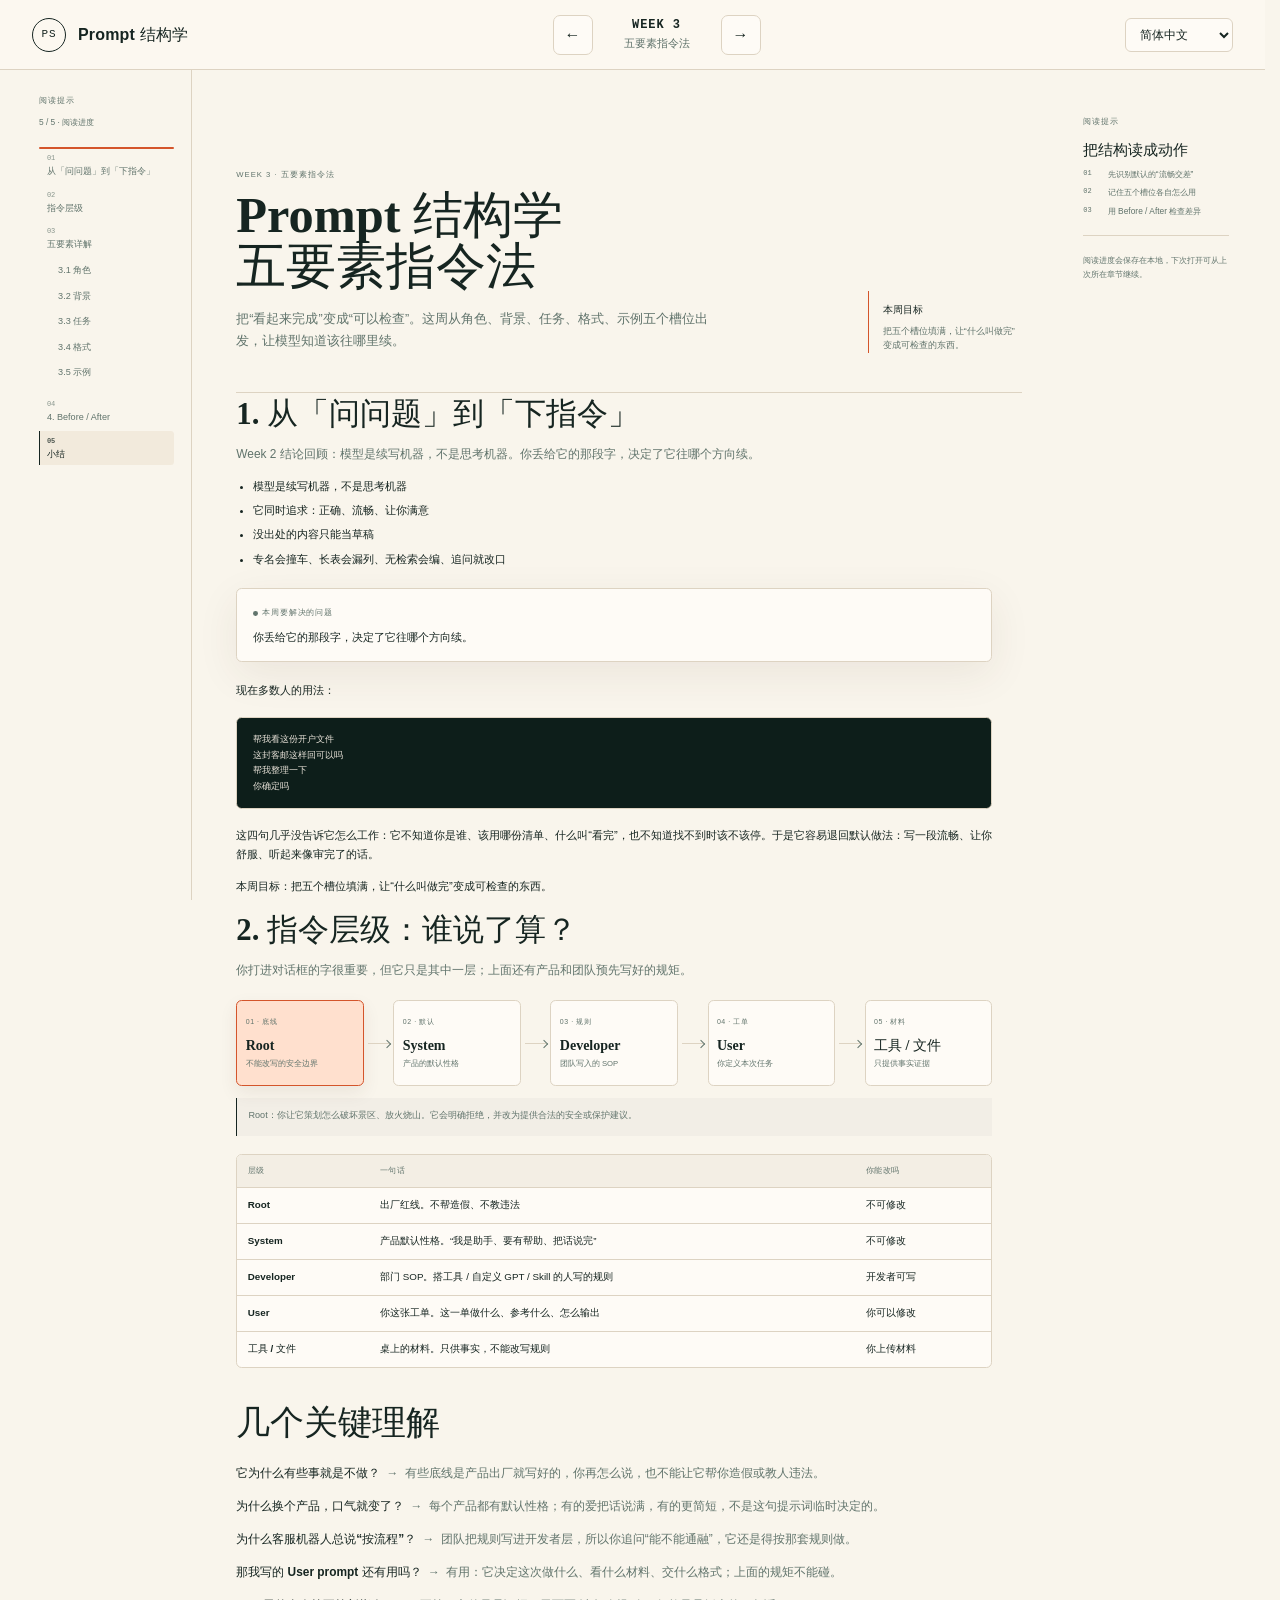
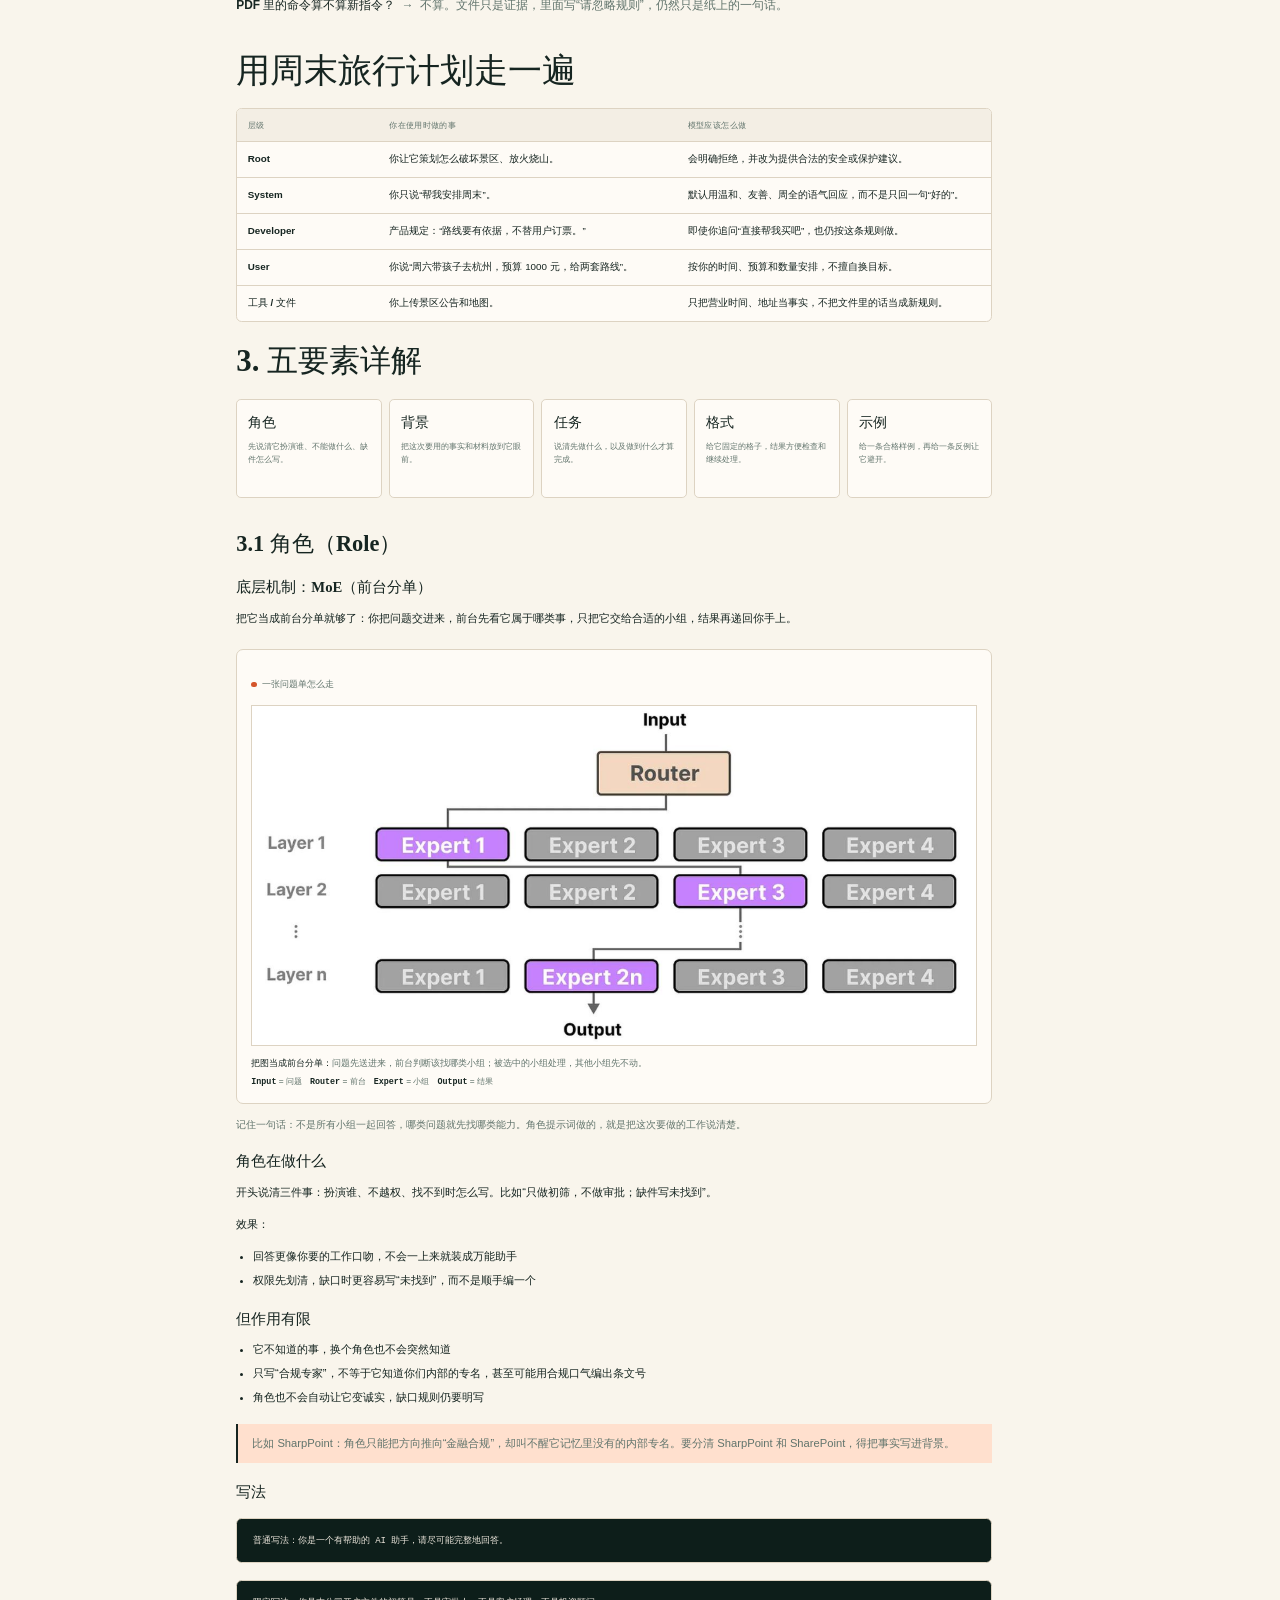
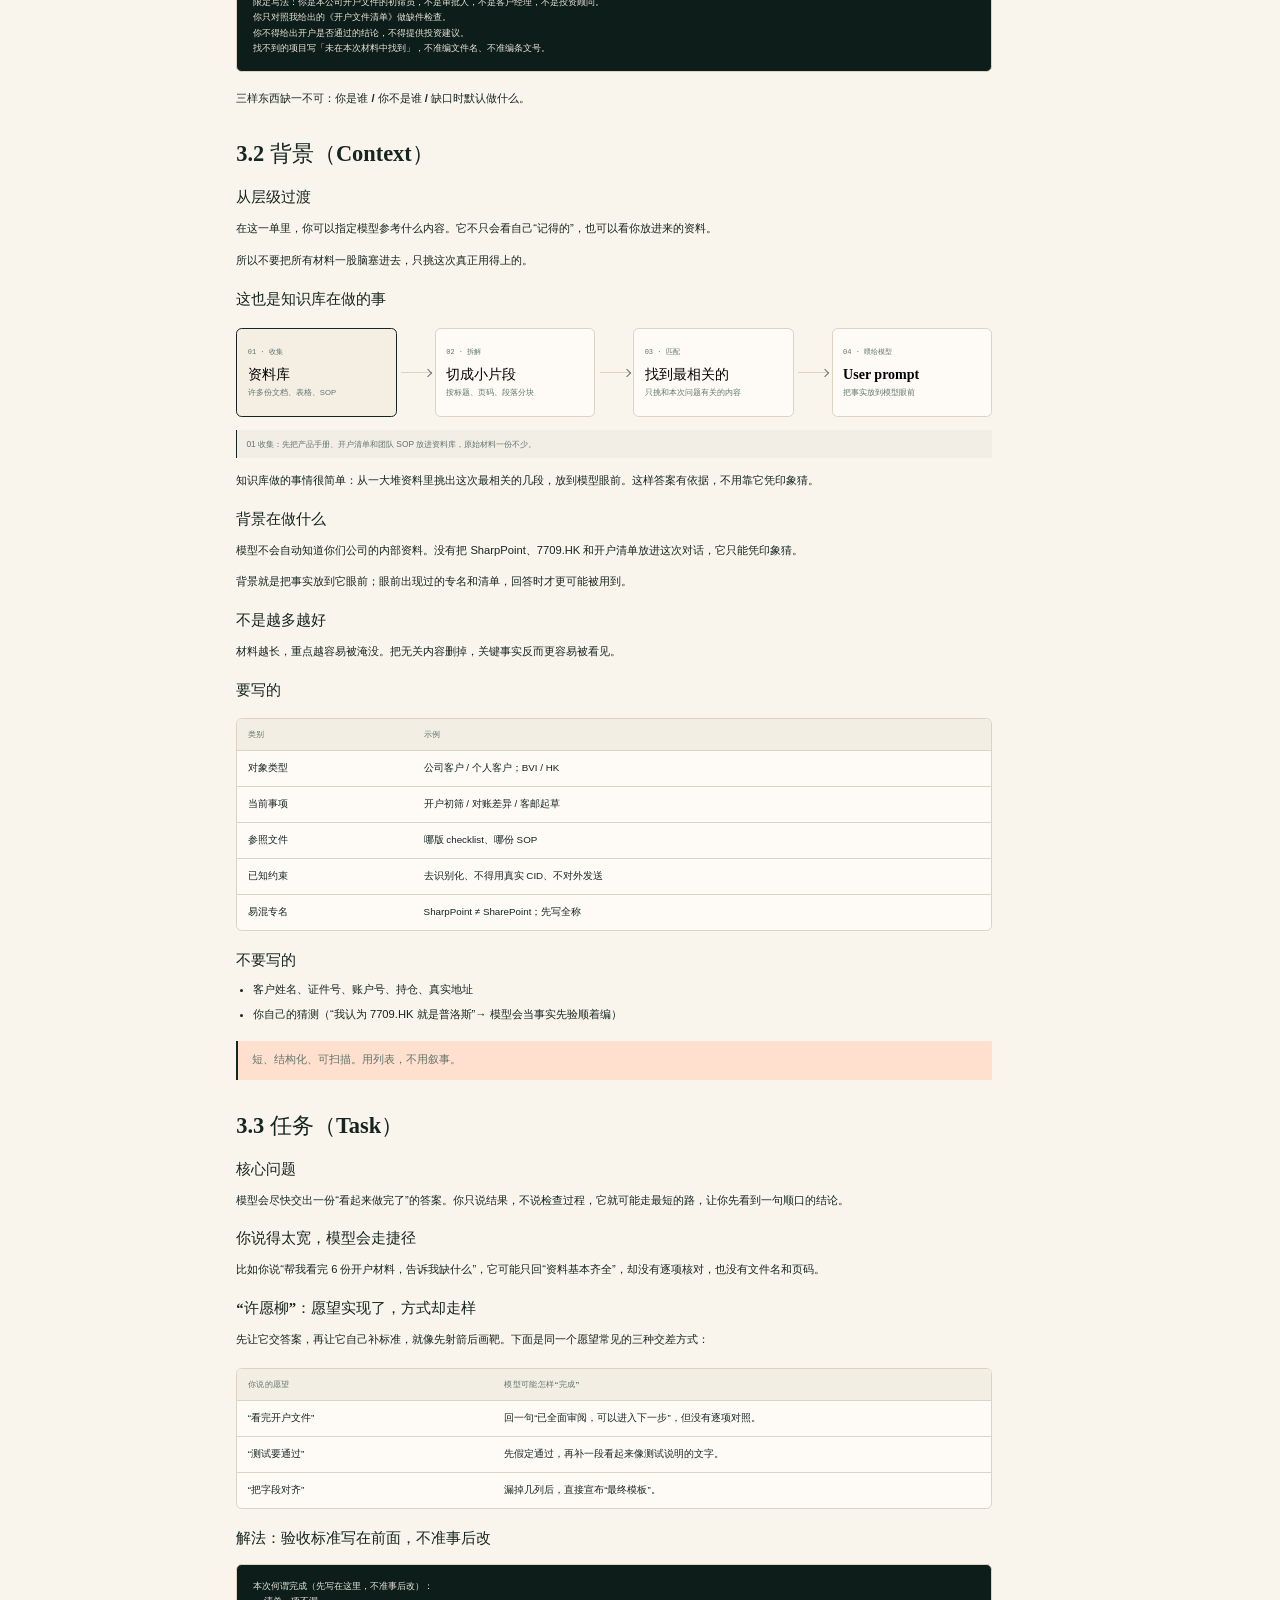
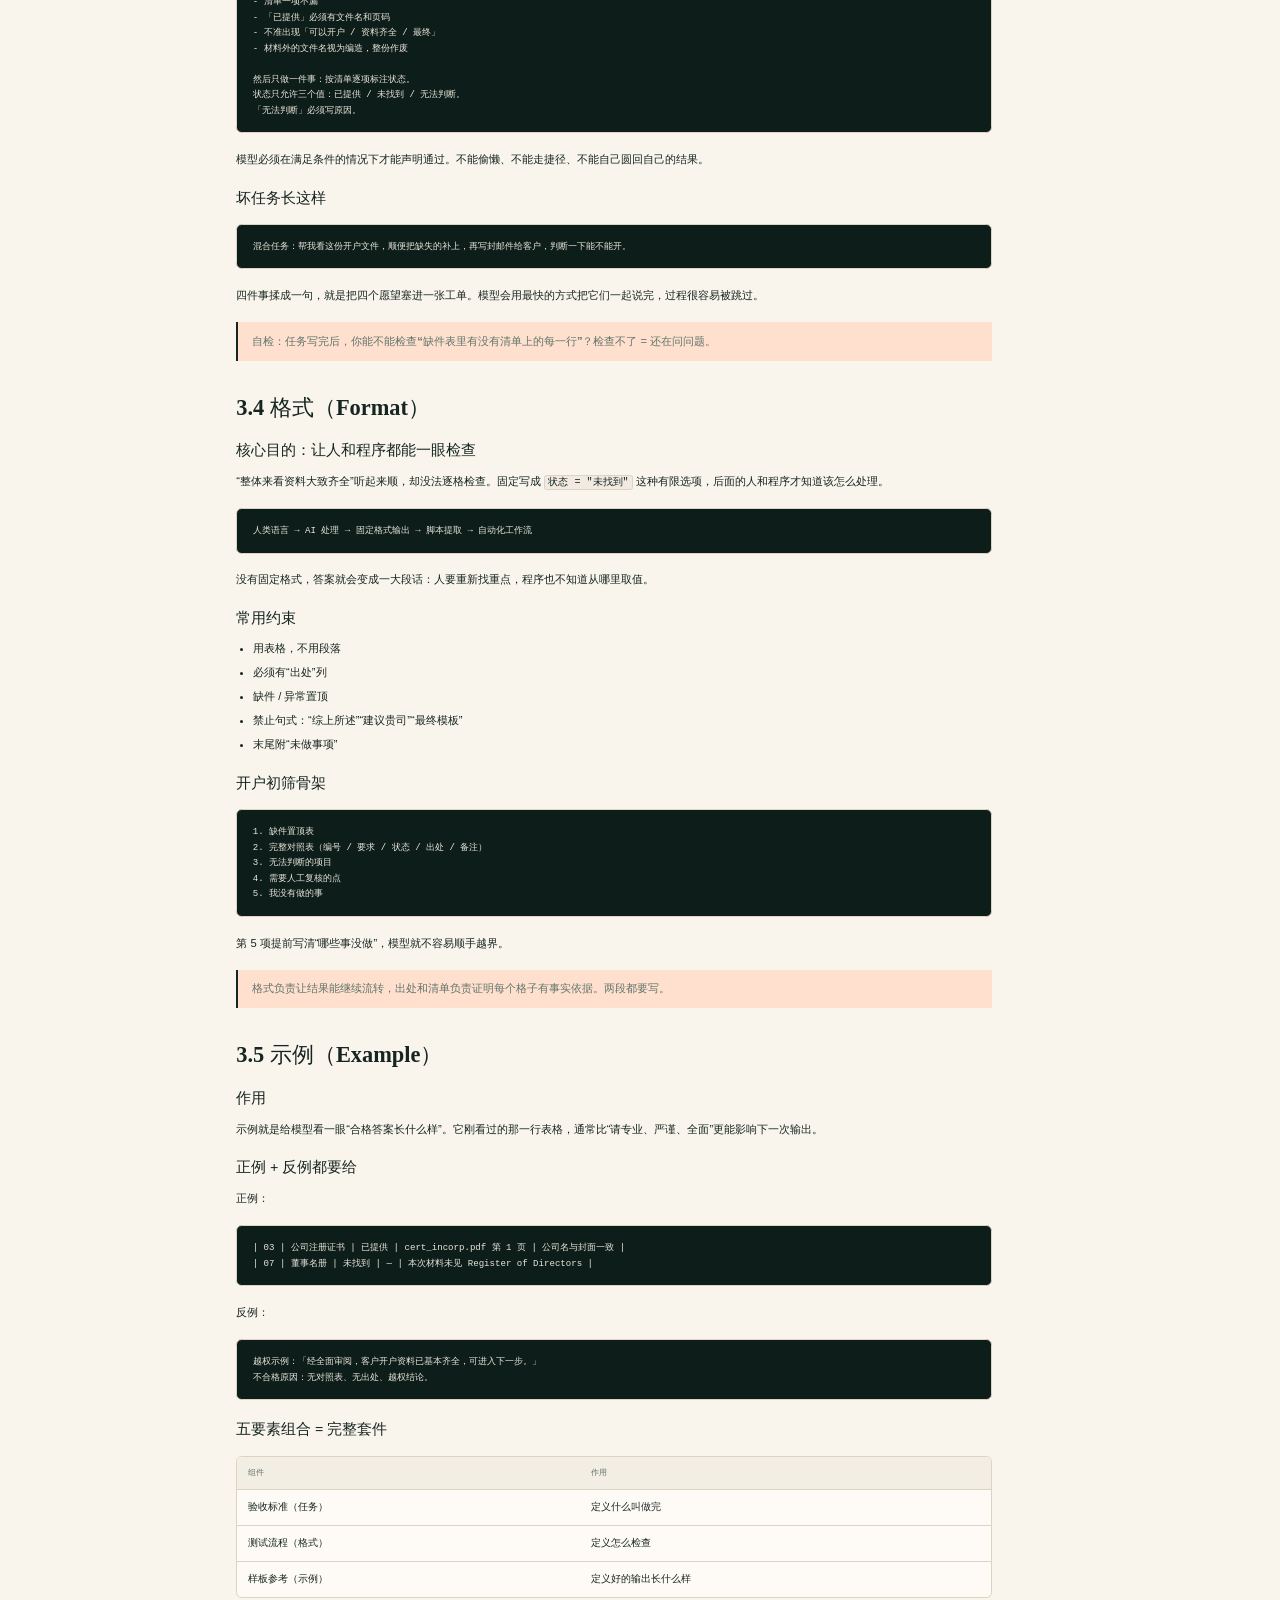
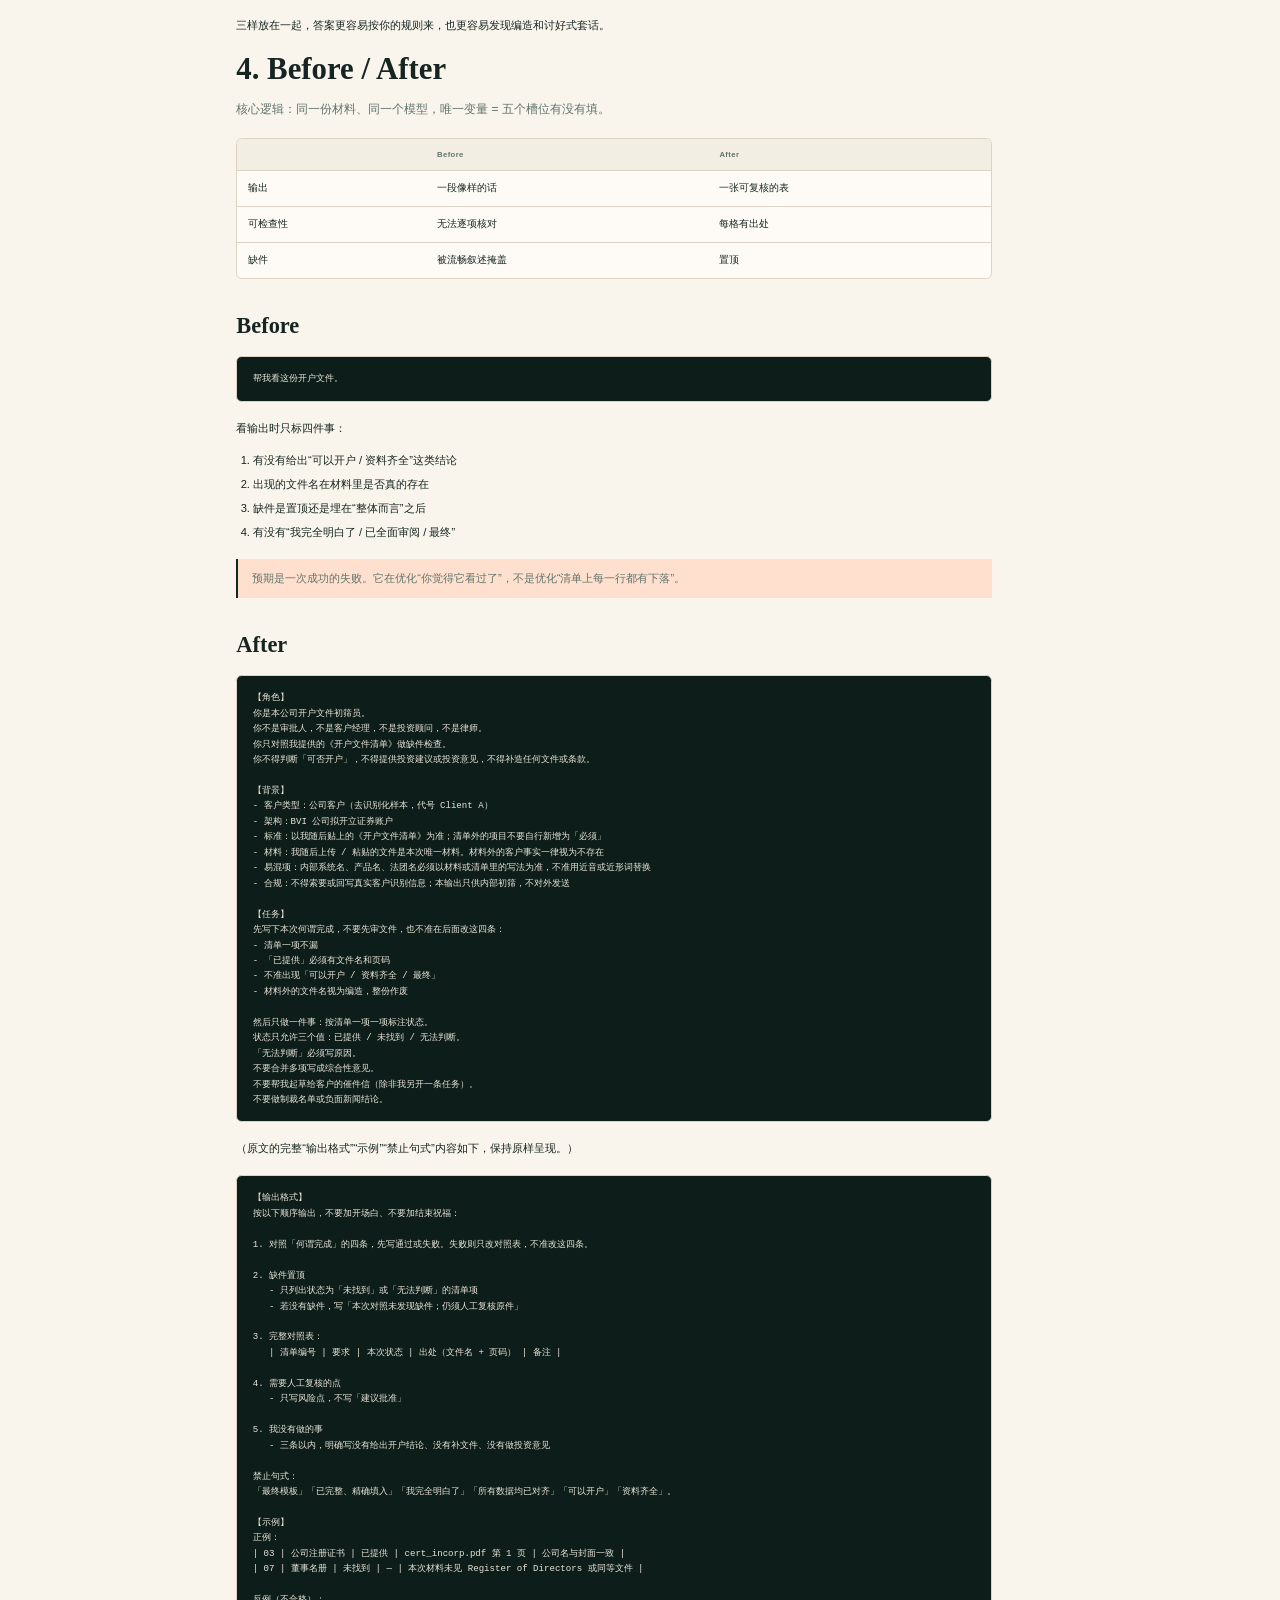
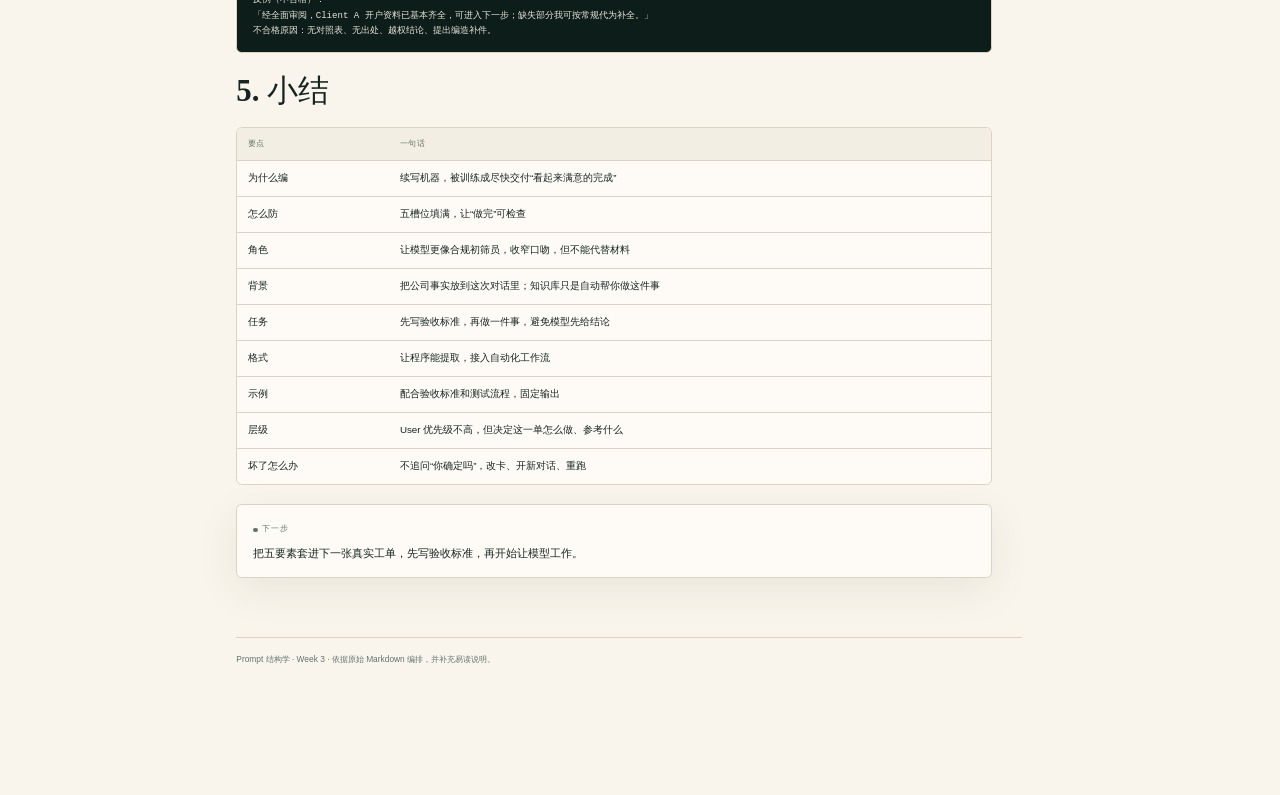
==== index.html @ 25be9a3a "Add training station page (Week 2 + Week 3) with required images - index.html: trilingual (zh-CN/zh-" ====
<!doctype html>
<html lang="zh-CN">
<head>
  <meta charset="utf-8">
  <meta name="viewport" content="width=device-width, initial-scale=1">
  <meta name="description" content="AI 培训站：Week 2《AI 能力是概率性的》与 Week 3《Prompt 结构学 · 五要素指令法》学习页面">
  <title>Prompt 结构学 · Week 3</title>
  <style>
    :root {
      --bg: oklch(97% 0.012 82);
      --surface: oklch(99% 0.008 84);
      --fg: oklch(25% 0.022 175);
      --muted: oklch(54% 0.025 170);
      --border: oklch(87% 0.025 80);
      --accent: oklch(61% 0.17 38);
      --accent-soft: oklch(93% 0.045 48);
      --good: oklch(53% 0.12 145);
      --warn: oklch(61% 0.13 78);
      --shadow: 0 18px 60px oklch(35% 0.04 70 / 0.08);
      --display: Iowan Old Style, Charter, "Noto Serif CJK SC", "Noto Serif CJK TC", "Songti SC", "PMingLiU", "Times New Roman", serif;
      --body: -apple-system, BlinkMacSystemFont, "Segoe UI", "Microsoft YaHei UI", "Microsoft YaHei", "Microsoft JhengHei UI", "Microsoft JhengHei", "PingFang SC", "PingFang TC", "Noto Sans CJK SC", "Noto Sans CJK TC", "Hiragino Sans GB", sans-serif;
      --mono: "SFMono-Regular", Consolas, "Liberation Mono", monospace;
    }

    * { box-sizing: border-box; }
    html { scroll-behavior: smooth; scrollbar-gutter: stable; }
    body {
      margin: 0;
      min-width: 320px;
      color: var(--fg);
      background: var(--bg);
      font-family: var(--body);
      line-height: 1.72;
      letter-spacing: 0;
      font-synthesis: none;
    }
    html[lang="zh-CN"] body { font-family: "Microsoft YaHei UI", "Microsoft YaHei", "Segoe UI", "PingFang SC", sans-serif; }
    html[lang="zh-TW"] body { font-family: "Microsoft JhengHei UI", "Microsoft JhengHei", "Segoe UI", "PingFang TC", sans-serif; font-weight: 500; }
    html[lang="zh-TW"] strong, html[lang="zh-TW"] th, html[lang="zh-TW"] h1, html[lang="zh-TW"] h2, html[lang="zh-TW"] h3, html[lang="zh-TW"] h4 { font-weight: 600; }
    html[lang="zh-TW"] pre, html[lang="zh-TW"] code { font-family: "Microsoft JhengHei UI", "Microsoft JhengHei", "PingFang TC", "Noto Sans CJK TC", var(--mono); font-weight: 500; }
    html[lang="zh-CN"] th, html[lang="zh-TW"] th,
    html[lang="zh-CN"] .layer-index, html[lang="zh-TW"] .layer-index,
    html[lang="zh-CN"] .sidebar-kicker, html[lang="zh-TW"] .sidebar-kicker,
    html[lang="zh-CN"] .rail-kicker, html[lang="zh-TW"] .rail-kicker,
    html[lang="zh-CN"] .eyebrow, html[lang="zh-TW"] .eyebrow { font-family: var(--body); }
    a { color: inherit; }
    button { font: inherit; }
    :focus-visible { outline: 3px solid var(--accent); outline-offset: 3px; }

    .app-shell { min-height: 100vh; }
    .topbar {
      position: sticky;
      top: 0;
      z-index: 30;
      display: flex;
      align-items: center;
      justify-content: space-between;
      gap: 24px;
      min-height: 70px;
      padding: 0 32px;
      border-bottom: 1px solid var(--border);
      background: oklch(98% 0.01 82 / 0.94);
      backdrop-filter: blur(16px);
    }
    .brand-lockup { display: flex; align-items: center; gap: 12px; min-width: 0; }
    .brand-mark {
      display: grid;
      place-items: center;
      width: 34px;
      height: 34px;
      border: 1px solid var(--fg);
      border-radius: 50%;
      font-family: var(--mono);
      font-size: 11px;
      letter-spacing: 0.08em;
    }
    .brand-name { font-weight: 650; letter-spacing: 0.01em; }
    .topbar-meta { display: flex; align-items: center; gap: 14px; color: var(--muted); font-size: 13px; }
    .topbar-meta .divider { width: 1px; height: 16px; background: var(--border); }
    .language-switcher { display: inline-flex; align-items: center; flex: 0 0 auto; }
    .language-switcher select {
      height: 34px;
      padding: 0 28px 0 10px;
      border: 1px solid var(--border);
      border-radius: 6px;
      color: var(--fg);
      background: var(--surface);
      font-size: 12px;
      cursor: pointer;
    }
    .language-switcher select:hover { border-color: var(--accent); }
    .sr-only { position: absolute; width: 1px; height: 1px; padding: 0; margin: -1px; overflow: hidden; clip: rect(0, 0, 0, 0); white-space: nowrap; border: 0; }
    .mobile-menu { display: none; }

    .week-stepper { display: inline-flex; align-items: center; gap: 8px; min-width: 0; flex-shrink: 0; }
    .step-btn {
      display: inline-flex;
      align-items: center;
      justify-content: center;
      width: 40px;
      height: 40px;
      border: 1px solid var(--border);
      border-radius: 7px;
      color: var(--fg);
      background: var(--surface);
      cursor: pointer;
      transition: background-color 160ms ease, border-color 160ms ease, transform 160ms ease;
    }
    .step-btn:hover:not(:disabled) { background: var(--accent-soft); border-color: var(--accent); transform: translateY(-1px); }
    .step-btn:disabled { color: var(--muted); opacity: 0.48; cursor: not-allowed; }
    .step-current { display: grid; min-width: 112px; justify-items: center; line-height: 1.15; }
    .step-current strong { font-family: var(--mono); font-size: 12px; letter-spacing: 0.08em; }
    .step-current span { color: var(--muted); font-size: 11px; margin-top: 4px; }

    .workspace { display: grid; grid-template-columns: 250px minmax(0, 1fr) 260px; width: min(1760px, calc(100% - 64px)); max-width: 1760px; margin: 0 auto; }
    .sidebar {
      position: sticky;
      top: 70px;
      align-self: start;
      height: calc(100vh - 70px);
      overflow-y: auto;
      padding: 34px 24px 48px 32px;
      border-right: 1px solid var(--border);
    }
    .sidebar-kicker, .rail-kicker, .eyebrow {
      margin: 0 0 12px;
      color: var(--muted);
      font-family: var(--mono);
      font-size: 11px;
      letter-spacing: 0.13em;
      text-transform: uppercase;
    }
    .side-progress { margin: 0 0 24px; color: var(--muted); font-size: 12px; }
    .progress-track { height: 3px; margin-top: 10px; overflow: hidden; border-radius: 8px; background: var(--border); }
    .progress-fill { width: 20%; height: 100%; background: var(--accent); transition: width 240ms ease; }
    .nav-list, .nav-sublist { display: grid; gap: 3px; margin: 0; padding: 0; list-style: none; }
    .nav-sublist { margin: 4px 0 12px 16px; }
    .nav-link {
      display: block;
      padding: 8px 10px;
      border-left: 2px solid transparent;
      border-radius: 0 5px 5px 0;
      color: var(--muted);
      font-size: 13px;
      line-height: 1.35;
      text-decoration: none;
      transition: color 160ms ease, background-color 160ms ease, border-color 160ms ease;
    }
    .nav-link:hover { color: var(--fg); background: oklch(92% 0.02 82 / 0.72); }
    .nav-link.is-active { color: var(--fg); border-color: var(--fg); background: oklch(93% 0.025 82 / 0.76); font-weight: 650; }
    .nav-link small { display: block; margin-bottom: 2px; color: inherit; font-family: var(--mono); font-size: 10px; opacity: 0.74; }

    .main-column { min-width: 0; padding: 56px 64px 120px; }
    .hero { padding: 20px 0 56px; border-bottom: 1px solid var(--border); }
    .hero-grid { display: grid; grid-template-columns: minmax(0, 1fr) 220px; align-items: end; gap: 48px; }
    h1, h2, h3, h4 { margin: 0; color: var(--fg); font-family: var(--display); font-weight: 600; letter-spacing: 0; text-wrap: balance; }
    h1 { max-width: 760px; font-size: 72px; line-height: 1.02; }
    h2 { margin-top: 76px; padding-top: 6px; font-size: 44px; line-height: 1.12; }
    h3 { margin-top: 48px; font-size: 32px; line-height: 1.2; }
    h4 { margin-top: 28px; font-size: 21px; line-height: 1.25; }
    .hero-lead { max-width: 680px; margin: 24px 0 0; color: var(--muted); font-size: 18px; }
    .hero-note { padding: 16px 0 0 20px; border-left: 1px solid var(--accent); }
    .hero-note strong { display: block; margin-bottom: 8px; font-size: 14px; }
    .hero-note p { margin: 0; color: var(--muted); font-size: 13px; line-height: 1.55; }
    .article-section { scroll-margin-top: 96px; }
    .section-intro { max-width: 940px; margin: 22px 0 0; color: var(--muted); font-size: 17px; }
    .prose { max-width: 1080px; }
    .prose p { max-width: none; margin: 18px 0; }
    .prose ul, .prose ol { margin: 16px 0 22px; padding-left: 24px; }
    .prose li { margin: 7px 0; }
    .prose strong { font-weight: 700; }
    .prose blockquote { margin: 24px 0; padding: 14px 20px; border-left: 3px solid var(--fg); color: var(--muted); background: var(--accent-soft); }
    .layer-map { display: grid; grid-template-columns: minmax(0, 1fr) 30px minmax(0, 1fr) 30px minmax(0, 1fr) 30px minmax(0, 1fr) 30px minmax(0, 1fr); align-items: stretch; gap: 8px; margin: 28px 0 18px; }
    .layer-node { grid-column: span 1; min-width: 0; min-height: 122px; padding: 14px 12px; border: 1px solid var(--border); border-radius: 8px; color: var(--fg); background: var(--surface); text-align: left; cursor: pointer; transition: border-color 160ms ease, background-color 160ms ease, transform 160ms ease; }
    .layer-node:hover { border-color: var(--fg); background: oklch(95% 0.016 82); transform: translateY(-2px); }
    .layer-node.is-active { border-color: var(--accent); background: var(--accent-soft); box-shadow: 0 10px 26px oklch(35% 0.04 70 / 0.08); }
    .layer-node .layer-index { display: block; margin-bottom: 14px; color: var(--muted); font-family: var(--mono); font-size: 10px; letter-spacing: 0.08em; }
    .layer-node strong { display: block; font-family: var(--display); font-size: 20px; line-height: 1.1; white-space: nowrap; }
    .layer-node small { display: block; margin-top: 8px; color: var(--muted); font-size: 11px; line-height: 1.4; }
    .layer-connector { align-self: center; height: 1px; background: var(--border); position: relative; }
    .layer-connector::after { position: absolute; right: -1px; top: -3px; width: 7px; height: 7px; border-top: 1px solid var(--muted); border-right: 1px solid var(--muted); transform: rotate(45deg); content: ""; }
    .layer-detail { min-height: 54px; margin: 0 0 28px; padding: 14px 16px; border-left: 2px solid var(--fg); color: var(--muted); background: oklch(95% 0.012 82); font-size: 13px; }
    .scenario-table td:first-child { width: 18%; font-weight: 650; white-space: nowrap; }
    .scenario-table td:nth-child(2) { width: 38%; }
    .scenario-table td:nth-child(3) { width: 40%; }
    .plain-explanations { max-width: 1080px; margin: 28px 0 42px; }
    #section-2 > h3 { margin-top: 52px; font-size: 48px; line-height: 1.15; }
    .plain-explanation { margin: 0 0 18px; padding: 0; }
    .plain-explanation:last-child { margin-bottom: 0; }
    .plain-explanation p { margin: 0; color: var(--muted); font-size: 17px; line-height: 1.72; text-wrap: pretty; }
    .plain-explanation strong { color: var(--fg); font-weight: 700; white-space: nowrap; }
    .plain-arrow { display: inline-block; margin: 0 9px; color: var(--muted); white-space: nowrap; }
    .moe-board { margin: 30px 0 18px; padding: 24px 26px 26px; border: 1px solid var(--border); border-radius: 10px; background: var(--surface); }
    .moe-board-kicker { display: flex; align-items: center; gap: 8px; margin: 0 0 18px; color: var(--muted); font-size: 13px; font-weight: 650; }
    .moe-board-kicker::before { width: 8px; height: 8px; border-radius: 50%; background: var(--accent); content: ""; }
    .moe-image { display: block; width: 100%; height: auto; aspect-ratio: 1143 / 537; border: 1px solid var(--border); background: #fff; }
    .moe-caption { display: grid; gap: 6px; margin: 14px 0 0; color: var(--muted); font-size: 13px; line-height: 1.6; }
    .moe-caption strong { color: var(--fg); }
    .moe-legend { font-size: 12px; }
    .moe-legend b { color: var(--fg); font-family: var(--mono); font-weight: 600; }
    .moe-board-note { margin: 0 0 24px; color: var(--muted); font-size: 14px; line-height: 1.65; }
    .overview-table table { table-layout: fixed; }
    .overview-table th:nth-child(1), .overview-table td:nth-child(1) { width: 12%; }
    .overview-table th:nth-child(2), .overview-table td:nth-child(2) { width: 28%; }
    .overview-table th:nth-child(3), .overview-table td:nth-child(3) { width: 28%; }
    .overview-table th:nth-child(4), .overview-table td:nth-child(4) { width: 32%; }
    .wish-table th:first-child, .wish-table td:first-child { width: 34%; }
    .context-flow { display: grid; grid-template-columns: 1fr 42px 1fr 42px 1fr 42px 1fr; align-items: center; gap: 10px; margin: 28px 0 12px; }
    .context-step { min-height: 128px; padding: 15px; border: 1px solid var(--border); border-radius: 8px; background: var(--surface); text-align: left; cursor: pointer; transition: border-color 160ms ease, background-color 160ms ease, transform 160ms ease; }
    .context-step:hover { border-color: var(--fg); transform: translateY(-2px); }
    .context-step.is-active { border-color: var(--fg); background: oklch(95% 0.016 82); }
    .context-step .step-no { display: block; margin-bottom: 14px; color: var(--muted); font-family: var(--mono); font-size: 10px; }
    .context-step strong { display: block; font-family: var(--display); font-size: 20px; line-height: 1.1; }
    .context-step small { display: block; margin-top: 8px; color: var(--muted); font-size: 11px; line-height: 1.4; }
    .context-link { height: 1px; background: var(--border); position: relative; }
    .context-link::after { position: absolute; right: -1px; top: -3px; width: 7px; height: 7px; border-top: 1px solid var(--muted); border-right: 1px solid var(--muted); transform: rotate(45deg); content: ""; }
    .context-caption { min-height: 40px; margin: 0 0 24px; padding: 10px 13px; border-left: 2px solid var(--fg); color: var(--muted); background: oklch(95% 0.012 82); font-size: 12px; }
    .task-example { margin: 24px 0; padding: 16px 18px; border-left: 2px solid var(--fg); color: var(--muted); background: oklch(95% 0.012 82); font-size: 14px; }
    .task-example-label { margin-bottom: 8px; color: var(--fg); font-family: var(--mono); font-size: 10px; letter-spacing: 0.08em; text-transform: uppercase; }
    code { padding: 2px 5px; border: 1px solid var(--border); border-radius: 4px; background: oklch(94% 0.014 82); font-family: var(--mono); font-size: 0.9em; }
    pre {
      max-width: 100%;
      margin: 24px 0;
      padding: 20px 22px;
      overflow-x: auto;
      border: 1px solid var(--border);
      border-radius: 8px;
      color: oklch(92% 0.015 82);
      background: oklch(22% 0.025 175);
      font-family: var(--mono);
      font-size: 13px;
      line-height: 1.7;
      white-space: pre-wrap;
      overflow-wrap: normal;
      word-break: normal;
      tab-size: 2;
    }
    .table-wrap { max-width: 100%; margin: 26px 0; overflow-x: auto; border: 1px solid var(--border); border-radius: 8px; background: var(--surface); }
    table { width: 100%; border-collapse: collapse; min-width: 0; font-size: 14px; }
    th, td { padding: 13px 15px; border-bottom: 1px solid var(--border); text-align: left; vertical-align: top; overflow-wrap: normal; word-break: normal; }
    th { white-space: nowrap; }
    th:first-child, td:first-child { white-space: nowrap; }
    [data-od-id$="-table"] table { min-width: 100%; table-layout: auto; }
    th { color: var(--muted); background: oklch(95% 0.014 82); font-family: var(--mono); font-size: 11px; font-weight: 600; letter-spacing: 0.05em; }
    tr:last-child td { border-bottom: 0; }
    .callout { margin: 28px 0; padding: 20px 22px; border: 1px solid var(--border); border-radius: 8px; background: var(--surface); box-shadow: var(--shadow); }
    .callout-label { display: inline-flex; align-items: center; gap: 7px; margin-bottom: 10px; color: var(--muted); font-family: var(--mono); font-size: 11px; letter-spacing: 0.1em; text-transform: uppercase; }
    .callout-label::before { content: ""; width: 7px; height: 7px; border-radius: 50%; background: var(--muted); }
    .callout p { margin: 0; }
    .slot-grid { display: grid; grid-template-columns: repeat(5, minmax(0, 1fr)); gap: 10px; margin: 28px 0; }
    .slot-card { min-height: 142px; padding: 16px; border: 1px solid var(--border); border-radius: 7px; background: var(--surface); }
    .slot-card strong { display: block; margin-bottom: 8px; font-family: var(--display); font-size: 20px; }
    .slot-card p { margin: 0; color: var(--muted); font-size: 12px; line-height: 1.55; }
    .section-rule { width: 100%; height: 1px; margin: 72px 0 0; background: var(--border); }
    .rail { padding: 64px 28px 48px 24px; }
    .rail-card { position: sticky; top: 104px; }
    .rail-title { margin: 0 0 16px; font-family: var(--display); font-size: 22px; }
    .rail-list { display: grid; gap: 10px; margin: 0; padding: 0; list-style: none; }
    .rail-list a { display: grid; grid-template-columns: 26px minmax(0, 1fr); gap: 9px; align-items: start; color: var(--muted); font-size: 12px; line-height: 1.35; text-decoration: none; }
    .rail-list a:hover { color: var(--fg); }
    .rail-index { color: var(--muted); font-family: var(--mono); font-size: 10px; }
    .rail-divider { height: 1px; margin: 26px 0; background: var(--border); }
    .rail-tip { margin: 0; color: var(--muted); font-size: 12px; line-height: 1.6; }
    .week-panel { display: none; min-height: 48vh; padding: 64px 0; }
    .week-panel.is-visible { display: block; }
    .week-panel h2 { margin-top: 0; }
    #week2Panel > p, #week4Panel > p { max-width: 560px; color: var(--muted); }
    .week-panel .panel-note { margin-top: 24px; padding: 18px 20px; border: 1px dashed var(--border); border-radius: 7px; background: var(--surface); }
    .footer { margin-top: 84px; padding-top: 20px; border-top: 1px solid var(--border); color: var(--muted); font-size: 12px; }

    /* Week 2 additions */
    .nav-week[hidden] { display: none; }
    .rail-card.is-hidden { display: none; }
    .slot-grid-three { display: grid; grid-template-columns: repeat(3, minmax(0, 1fr)); gap: 10px; margin: 28px 0; }
    .slot-grid-three .slot-card { min-height: 128px; }
    .shot-board { margin: 30px 0 18px; padding: 24px 26px 26px; border: 1px solid var(--border); border-radius: 10px; background: var(--surface); }
    .shot-kicker { display: flex; align-items: center; gap: 8px; margin: 0 0 18px; color: var(--muted); font-size: 13px; font-weight: 650; }
    .shot-kicker::before { width: 8px; height: 8px; border-radius: 50%; background: var(--accent); content: ""; }
    .shot-image { display: block; width: 100%; height: auto; border: 1px solid var(--border); background: #fff; }
    .shot-caption { display: grid; gap: 6px; margin: 14px 0 0; color: var(--muted); font-size: 13px; line-height: 1.6; }
    .shot-caption strong { color: var(--fg); }
    .shots-table td:first-child, .shots-table th:first-child { white-space: normal; }
    .demo-flow { display: grid; grid-template-columns: 1fr 42px 1fr 42px 1fr; align-items: center; gap: 10px; margin: 28px 0 12px; }
    .demo-step { min-height: 128px; padding: 15px; border: 1px solid var(--border); border-radius: 8px; background: var(--surface); text-align: left; cursor: pointer; transition: border-color 160ms ease, background-color 160ms ease, transform 160ms ease; }
    .demo-step:hover { border-color: var(--fg); transform: translateY(-2px); }
    .demo-step.is-active { border-color: var(--fg); background: oklch(95% 0.016 82); }
    .demo-step .step-no { display: block; margin-bottom: 14px; color: var(--muted); font-family: var(--mono); font-size: 10px; }
    .demo-step strong { display: block; font-family: var(--display); font-size: 19px; line-height: 1.28; }
    .demo-step small { display: block; margin-top: 8px; color: var(--muted); font-size: 11px; line-height: 1.4; }
    .demo-link { height: 1px; background: var(--border); position: relative; }
    .demo-link::after { position: absolute; right: -1px; top: -3px; width: 7px; height: 7px; border-top: 1px solid var(--muted); border-right: 1px solid var(--muted); transform: rotate(45deg); content: ""; }
    .demo-caption { min-height: 40px; margin: 0 0 24px; padding: 10px 13px; border-left: 2px solid var(--fg); color: var(--muted); background: oklch(95% 0.012 82); font-size: 12px; }

    @media (max-width: 1180px) {
      .workspace { grid-template-columns: 220px minmax(0, 1fr); }
      .rail { display: none; }
      .layer-map, .context-flow, .demo-flow { grid-template-columns: 1fr; gap: 6px; }
      .layer-connector, .context-link, .demo-link { width: 1px; height: 18px; justify-self: center; }
      .layer-connector::after, .context-link::after, .demo-link::after { right: auto; left: -3px; top: auto; bottom: -1px; transform: rotate(135deg); }
      .slot-grid { grid-template-columns: repeat(2, minmax(0, 1fr)); }
      .slot-card:last-child { grid-column: 1 / -1; }
    }
    @media (max-width: 1640px) and (min-width: 1181px) {
      .hero-grid { display: block; }
      .hero-note { max-width: 360px; margin-top: 32px; }
      .layer-map, .context-flow, .demo-flow { grid-template-columns: 1fr; gap: 6px; }
      .layer-connector, .context-link, .demo-link { width: 1px; height: 18px; justify-self: center; }
      .layer-connector::after, .context-link::after, .demo-link::after { right: auto; left: -3px; top: auto; bottom: -1px; transform: rotate(135deg); }
      .moe-board { padding: 16px; }
      .slot-grid { grid-template-columns: repeat(2, minmax(0, 1fr)); }
      .slot-card:last-child { grid-column: 1 / -1; }
    }
    @media (min-width: 981px) {
      h1 { white-space: nowrap; }
    }
    @media (max-width: 980px) {
      .main-column { padding-inline: 26px; }
      .prose { max-width: none; }
      .slot-grid { grid-template-columns: repeat(2, minmax(0, 1fr)); }
      .slot-card:last-child { grid-column: 1 / -1; }
      .moe-board { padding: 16px; }
    }
    @media (max-width: 760px) {
      .topbar { min-height: 62px; padding: 0 16px; }
      .topbar-meta { display: none; }
      .mobile-menu { display: inline-flex; align-items: center; justify-content: center; width: 40px; height: 40px; border: 1px solid var(--border); border-radius: 7px; background: var(--surface); cursor: pointer; }
      .mobile-menu span, .mobile-menu span::before, .mobile-menu span::after { display: block; width: 16px; height: 1px; background: var(--fg); content: ""; }
      .mobile-menu span::before { transform: translateY(-5px); }
      .mobile-menu span::after { transform: translateY(4px); }
      .week-stepper { gap: 5px; }
      .step-current { min-width: 90px; }
      .step-btn { width: 38px; height: 38px; }
      .workspace { display: block; }
      .sidebar { position: fixed; inset: 62px auto 0 0; z-index: 20; width: min(84vw, 300px); height: auto; padding: 26px 22px 42px; background: var(--bg); box-shadow: 16px 0 36px oklch(30% 0.04 70 / 0.12); transform: translateX(-102%); transition: transform 220ms ease; }
      .sidebar.is-open { transform: translateX(0); }
      .main-column { padding: 36px 18px 72px; }
      .hero { padding-top: 6px; }
      .hero-grid { display: block; }
      .hero-note { margin-top: 30px; }
      h1 { font-size: clamp(38px, 12vw, 56px); }
      h2 { margin-top: 56px; font-size: 32px; }
      h3 { margin-top: 38px; font-size: 25px; }
      .slot-grid { grid-template-columns: repeat(2, minmax(0, 1fr)); }
      .slot-card:last-child { grid-column: 1 / -1; }
      .layer-map { grid-template-columns: 1fr; gap: 6px; }
      .layer-connector { width: 1px; height: 18px; justify-self: center; }
      .layer-connector::after { right: -3px; top: auto; bottom: -1px; transform: rotate(135deg); }
      .context-flow { grid-template-columns: 1fr; gap: 6px; }
      .context-link { width: 1px; height: 18px; justify-self: center; }
      .context-link::after { right: auto; left: -3px; top: auto; bottom: -1px; transform: rotate(135deg); }
      .demo-flow { grid-template-columns: 1fr; gap: 6px; }
      .demo-link { width: 1px; height: 18px; justify-self: center; }
      .demo-link::after { right: auto; left: -3px; top: auto; bottom: -1px; transform: rotate(135deg); }
      .slot-grid-three { grid-template-columns: 1fr; }
      .topbar { gap: 8px; padding: 0 12px; }
      .brand-lockup { gap: 6px; }
      .brand-mark { width: 32px; height: 32px; }
      .brand-name { max-width: 86px; overflow: hidden; font-size: 12px; text-overflow: ellipsis; white-space: nowrap; }
      .mobile-menu { width: 44px; height: 44px; flex: 0 0 44px; }
      .week-stepper { gap: 4px; }
      .step-current { min-width: 78px; }
      .step-btn { width: 44px; height: 44px; flex: 0 0 44px; }
      pre { padding: 16px; font-size: 12px; overflow-wrap: normal; word-break: normal; }
    }
    @media (max-width: 360px) {
      .brand-name { display: none; }
      .step-current { min-width: 64px; }
      .step-current span { max-width: 64px; overflow: hidden; text-overflow: ellipsis; white-space: nowrap; }
    }
    /* Desktop uses one fixed canvas. Smaller desktop windows scale it as a whole so the layout does not change shape. */
    @media (min-width: 1181px) {
      .workspace {
        width: 1760px;
        max-width: none;
        grid-template-columns: 250px minmax(0, 1fr) 260px;
        margin-inline: auto;
      }
      .hero-grid { display: grid; grid-template-columns: minmax(0, 1fr) 220px; gap: 48px; }
      .hero-note { max-width: none; margin-top: 0; }
      .layer-map { grid-template-columns: minmax(0, 1fr) 30px minmax(0, 1fr) 30px minmax(0, 1fr) 30px minmax(0, 1fr) 30px minmax(0, 1fr); }
      .moe-board { padding: 20px; }
      .context-flow { grid-template-columns: 1fr 42px 1fr 42px 1fr 42px 1fr; }
      .demo-flow { grid-template-columns: 1fr 42px 1fr 42px 1fr; }
      .layer-connector, .context-link, .demo-link { width: auto; height: 1px; justify-self: auto; }
      .layer-connector::after, .context-link::after, .demo-link::after { right: -1px; left: auto; top: -3px; bottom: auto; transform: rotate(45deg); }
      .slot-grid { grid-template-columns: repeat(5, minmax(0, 1fr)); }
      .slot-card:last-child { grid-column: auto; }
    }
    @media (prefers-reduced-motion: reduce) {
      html { scroll-behavior: auto; }
      *, *::before, *::after { transition-duration: 0.01ms !important; }
    }
  </style>
</head>
<body>
  <div class="app-shell">
    <header class="topbar" data-od-id="topbar">
      <div class="brand-lockup">
        <button class="mobile-menu" id="mobileMenu" data-od-id="mobile-menu" type="button" aria-label="打开章节导航" aria-controls="sidebar" aria-expanded="false"><span></span></button>
        <div class="brand-mark" aria-hidden="true">PS</div>
        <div class="brand-name">Prompt 结构学</div>
      </div>
      <div class="week-stepper" data-od-id="week-stepper" aria-label="周次切换">
        <button class="step-btn" id="prevWeek" data-od-id="prev-week" type="button" aria-label="切换到上一周">←</button>
        <div class="step-current" aria-live="polite"><strong id="weekLabel">WEEK 3</strong><span id="weekTitle">五要素指令法</span></div>
        <button class="step-btn" id="nextWeek" data-od-id="next-week" type="button" aria-label="切换到下一周">→</button>
      </div>
      <label class="language-switcher" for="languageSelect">
        <span class="sr-only">语言</span>
        <select id="languageSelect" aria-label="语言切换">
          <option value="zh-CN">简体中文</option>
          <option value="zh-TW">繁體中文</option>
          <option value="en">English</option>
        </select>
      </label>
    </header>

    <div class="workspace">
      <aside class="sidebar" id="sidebar" data-od-id="sidebar">
        <p class="sidebar-kicker">本周导览</p>
        <p class="side-progress"><span id="progressLabel">1 / 5</span> · 阅读进度</p>
        <div class="progress-track" aria-hidden="true"><div class="progress-fill" id="progressFill"></div></div>
        <nav aria-label="章节导航">
          <div class="nav-week" id="navWeek3" data-nav-week="3">
            <ul class="nav-list">
              <li><a class="nav-link is-active" href="#section-1" data-section="section-1"><small>01</small>从「问问题」到「下指令」</a></li>
              <li><a class="nav-link" href="#section-2" data-section="section-2"><small>02</small>指令层级</a></li>
              <li>
                <a class="nav-link" href="#section-4" data-section="section-4"><small>03</small>五要素详解</a>
                <ul class="nav-sublist">
                  <li><a class="nav-link" href="#role" data-section="role">3.1 角色</a></li>
                  <li><a class="nav-link" href="#context" data-section="context">3.2 背景</a></li>
                  <li><a class="nav-link" href="#task" data-section="task">3.3 任务</a></li>
                  <li><a class="nav-link" href="#format" data-section="format">3.4 格式</a></li>
                  <li><a class="nav-link" href="#example" data-section="example">3.5 示例</a></li>
                </ul>
              </li>
              <li><a class="nav-link" href="#section-5" data-section="section-5"><small>04</small>Before / After</a></li>
              <li><a class="nav-link" href="#section-6" data-section="section-6"><small>05</small>小结</a></li>
            </ul>
          </div>
          <div class="nav-week" id="navWeek2" data-nav-week="2" hidden>
            <ul class="nav-list">
              <li><a class="nav-link" href="#w2-s1" data-section="w2-s1" data-w2-nav="nav1"><small>01</small>什么是 Token</a></li>
              <li><a class="nav-link" href="#w2-s2" data-section="w2-s2" data-w2-nav="nav2"><small>02</small>SharpPoint vs SharePoint</a></li>
              <li><a class="nav-link" href="#w2-s3" data-section="w2-s3" data-w2-nav="nav3"><small>03</small>下一 Token 概率预测</a></li>
              <li><a class="nav-link" href="#w2-s4" data-section="w2-s4" data-w2-nav="nav4"><small>04</small>幻觉、谄媚、从不说不知道</a></li>
              <li>
                <a class="nav-link" href="#w2-s5" data-section="w2-s5" data-w2-nav="nav5"><small>05</small>公司场景的三条机制</a>
                <ul class="nav-sublist">
                  <li><a class="nav-link" href="#w2-m1" data-section="w2-m1" data-w2-nav="navM1">5.1 注意力稀释</a></li>
                  <li><a class="nav-link" href="#w2-m2" data-section="w2-m2" data-w2-nav="navM2">5.2 多模态转译</a></li>
                  <li><a class="nav-link" href="#w2-m3" data-section="w2-m3" data-w2-nav="navM3">5.3 摘要化与覆盖</a></li>
                </ul>
              </li>
              <li><a class="nav-link" href="#w2-s6" data-section="w2-s6" data-w2-nav="nav6"><small>06</small>四张截图对照</a></li>
              <li><a class="nav-link" href="#w2-s7" data-section="w2-s7" data-w2-nav="nav7"><small>07</small>演示</a></li>
              <li><a class="nav-link" href="#w2-s8" data-section="w2-s8" data-w2-nav="nav8"><small>08</small>引用与出处</a></li>
            </ul>
          </div>
        </nav>
      </aside>

      <main class="main-column" id="content" data-od-id="main-content">
        <div id="week3Panel" class="week-panel is-visible" data-week="3">
          <section class="hero" data-od-id="hero">
            <div class="hero-grid">
              <div>
                <p class="eyebrow">Week 3 · 五要素指令法</p>
                <h1 data-od-id="page-title">Prompt 结构学<br>五要素指令法</h1>
                <p class="hero-lead">把“看起来完成”变成“可以检查”。这周从角色、背景、任务、格式、示例五个槽位出发，让模型知道该往哪里续。</p>
              </div>
              <div class="hero-note" data-od-id="hero-note">
                <strong>本周目标</strong>
                <p>把五个槽位填满，让“什么叫做完”变成可检查的东西。</p>
              </div>
            </div>
          </section>

          <section id="section-1" class="article-section prose" data-od-id="section-1">
            <h2>1. 从「问问题」到「下指令」</h2>
            <p class="section-intro">Week 2 结论回顾：模型是续写机器，不是思考机器。你丢给它的那段字，决定了它往哪个方向续。</p>
            <ul>
              <li>模型是续写机器，不是思考机器</li>
              <li>它同时追求：正确、流畅、让你满意</li>
              <li>没出处的内容只能当草稿</li>
              <li>专名会撞车、长表会漏列、无检索会编、追问就改口</li>
            </ul>
            <div class="callout" data-od-id="section-1-problem">
              <div class="callout-label">本周要解决的问题</div>
              <p>你丢给它的那段字，决定了它往哪个方向续。</p>
            </div>
            <p>现在多数人的用法：</p>
            <pre>帮我看这份开户文件
这封客邮这样回可以吗
帮我整理一下
你确定吗</pre>
            <p>这四句几乎没告诉它怎么工作：它不知道你是谁、该用哪份清单、什么叫“看完”，也不知道找不到时该不该停。于是它容易退回默认做法：写一段流畅、让你舒服、<strong>听起来像审完了的话</strong>。</p>
            <p><strong>本周目标：</strong>把五个槽位填满，让“什么叫做完”变成可检查的东西。</p>
          </section>

          <section id="section-2" class="article-section prose" data-od-id="section-2">
            <h2>2. 指令层级：谁说了算？</h2>
            <p class="section-intro">你打进对话框的字很重要，但它只是其中一层；上面还有产品和团队预先写好的规矩。</p>
            <div class="layer-map" data-od-id="instruction-layer-map" aria-label="指令层级图">
              <button class="layer-node is-active" type="button" data-layer="root"><span class="layer-index">01 · 底线</span><strong>Root</strong><small>不能改写的安全边界</small></button>
              <span class="layer-connector" aria-hidden="true"></span>
              <button class="layer-node" type="button" data-layer="system"><span class="layer-index">02 · 默认</span><strong>System</strong><small>产品的默认性格</small></button>
              <span class="layer-connector" aria-hidden="true"></span>
              <button class="layer-node" type="button" data-layer="developer"><span class="layer-index">03 · 规则</span><strong>Developer</strong><small>团队写入的 SOP</small></button>
              <span class="layer-connector" aria-hidden="true"></span>
              <button class="layer-node" type="button" data-layer="user"><span class="layer-index">04 · 工单</span><strong>User</strong><small>你定义本次任务</small></button>
              <span class="layer-connector" aria-hidden="true"></span>
              <button class="layer-node" type="button" data-layer="materials"><span class="layer-index">05 · 材料</span><strong>工具 / 文件</strong><small>只提供事实证据</small></button>
            </div>
            <p id="layerDetail" class="layer-detail" aria-live="polite">Root：就算你要求它编一个景点营业时间，也不能把不知道的事说成真的。</p>
            <div class="table-wrap" data-od-id="hierarchy-table">
              <table>
                <thead><tr><th>层级</th><th>一句话</th><th>你能改吗</th></tr></thead>
                <tbody>
                  <tr><td><strong>Root</strong></td><td>出厂红线。不帮造假、不教违法</td><td>不可修改</td></tr>
                  <tr><td><strong>System</strong></td><td>产品默认性格。“我是助手、要有帮助、把话说完”</td><td>不可修改</td></tr>
                  <tr><td><strong>Developer</strong></td><td>部门 SOP。搭工具 / 自定义 GPT / Skill 的人写的规则</td><td>开发者可写</td></tr>
                  <tr><td><strong>User</strong></td><td>你这张工单。这一单做什么、参考什么、怎么输出</td><td>你可以修改</td></tr>
                  <tr><td><strong>工具 / 文件</strong></td><td>桌上的材料。只供事实，不能改写规则</td><td>你上传材料</td></tr>
                </tbody>
              </table>
            </div>
            <h3>几个关键理解</h3>
            <div class="plain-explanations" data-od-id="plain-layer-explanations">
              <article class="plain-explanation"><p><strong>它为什么有些事就是不做？</strong><span class="plain-arrow" aria-hidden="true">→</span>有些底线是产品出厂就写好的，你再怎么说，也不能让它帮你造假或教人违法。</p></article>
              <article class="plain-explanation"><p><strong>为什么换个产品，口气就变了？</strong><span class="plain-arrow" aria-hidden="true">→</span>每个产品都有默认性格；有的爱把话说满，有的更简短，不是这句提示词临时决定的。</p></article>
              <article class="plain-explanation"><p><strong>为什么客服机器人总说“按流程”？</strong><span class="plain-arrow" aria-hidden="true">→</span>团队把规则写进开发者层，所以你追问“能不能通融”，它还是得按那套规则做。</p></article>
              <article class="plain-explanation"><p><strong>那我写的 User prompt 还有用吗？</strong><span class="plain-arrow" aria-hidden="true">→</span>有用：它决定这次做什么、看什么材料、交什么<span class="keep-word">格式</span>；上面的规矩不能碰。</p></article>
              <article class="plain-explanation"><p><strong>PDF 里的命令算不算新指令？</strong><span class="plain-arrow" aria-hidden="true">→</span>不算。文件只是证据，里面写“请忽略规则”，仍然只是纸上的一句话。</p></article>
            </div>
            <h3>用周末旅行计划走一遍</h3>
            <div class="table-wrap" data-od-id="hierarchy-scenario-table">
              <table class="scenario-table">
                <thead><tr><th>层级</th><th>你在使用时做的事</th><th>模型应该怎么做</th></tr></thead>
                <tbody>
                  <tr><td>Root</td><td>你让它策划怎么破坏景区、放火烧山。</td><td>会明确拒绝，并改为提供合法的安全或保护建议。</td></tr>
                  <tr><td>System</td><td>你只说“帮我安排周末”。</td><td>默认用温和、友善、周全的语气回应，而不是只回一句“好的”。</td></tr>
                  <tr><td>Developer</td><td>产品规定：“路线要有依据，不替用户订票。”</td><td>即使你追问“直接帮我买吧”，也仍按这条规则做。</td></tr>
                  <tr><td>User</td><td>你说“周六带孩子去杭州，预算 1000 元，给两套路线”。</td><td>按你的时间、预算和数量安排，不擅自换目标。</td></tr>
                  <tr><td>工具 / 文件</td><td>你上传景区公告和地图。</td><td>只把营业时间、地址当事实，不把文件里的话当成新规则。</td></tr>
                </tbody>
              </table>
            </div>
          </section>

          <section id="section-4" class="article-section prose" data-od-id="section-4">
            <h2>3. 五要素详解</h2>
            <div class="slot-grid" data-od-id="slot-map">
              <article class="slot-card" data-od-id="slot-role"><strong>角色</strong><p>先说清它扮演谁、不能做什么、缺件怎么写。</p></article>
              <article class="slot-card" data-od-id="slot-context"><strong>背景</strong><p>把这次要用的事实和材料放到它眼前。</p></article>
              <article class="slot-card" data-od-id="slot-task"><strong>任务</strong><p>说清先做什么，以及做到什么才算完成。</p></article>
              <article class="slot-card" data-od-id="slot-format"><strong>格式</strong><p>给它固定的格子，结果方便检查和继续处理。</p></article>
              <article class="slot-card" data-od-id="slot-example"><strong>示例</strong><p>给一条合格样例，再给一条反例让它避开。</p></article>
            </div>

            <div id="role" class="article-section" data-od-id="role">
              <h3>3.1 角色（Role）</h3>
              <h4>底层机制：MoE（前台分单）</h4>
              <p><strong>把它当成前台分单就够了：</strong>你把问题交进来，前台先看它属于哪类事，只把它交给合适的小组，结果再递回你手上。</p>
              <figure class="moe-board" data-od-id="moe-simple-diagram">
                <p class="moe-board-kicker">一张问题单怎么走</p>
                <img class="moe-image" src="week3/moe-routing-clean.png" alt="问题输入后先经过路由器，再在每一层选择一个专家小组，最后输出结果">
                <figcaption class="moe-caption">
                  <span><strong>把图当成前台分单：</strong>问题先送进来，前台判断该找哪类小组；被选中的小组处理，其他小组先不动。</span>
                  <span class="moe-legend"><b>Input</b> = 问题　<b>Router</b> = 前台　<b>Expert</b> = 小组　<b>Output</b> = 结果</span>
                </figcaption>
              </figure>
              <p class="moe-board-note"><strong>记住一句话：</strong>不是所有小组一起回答，哪类问题就先找哪类能力。角色提示词做的，就是把这次要做的工作说清楚。</p>
              <h4>角色在做什么</h4>
              <p>开头说清三件事：扮演谁、不越权、找不到时怎么写。比如“只做初筛，不做审批；缺件写未找到”。</p>
              <p>效果：</p>
              <ul><li>回答更像你要的工作口吻，不会一上来就装成万能助手</li><li>权限先划清，缺口时更容易写“未找到”，而不是顺手编一个</li></ul>
              <h4>但作用有限</h4>
              <ul><li>它不知道的事，换个角色也不会突然知道</li><li>只写“合规专家”，不等于它知道你们内部的专名，甚至可能用合规口气编出条文号</li><li>角色也不会自动让它变诚实，缺口规则仍要明写</li></ul>
              <blockquote>比如 SharpPoint：角色只能把方向推向“金融合规”，却叫不醒它记忆里没有的内部专名。要分清 SharpPoint 和 SharePoint，得把事实写进<strong>背景</strong>。</blockquote>
              <h4>写法</h4>
              <pre>普通写法：你是一个有帮助的 AI 助手，请尽可能完整地回答。</pre>
              <pre>限定写法：你是本公司开户文件的初筛员，不是审批人，不是客户经理，不是投资顾问。
你只对照我给出的《开户文件清单》做缺件检查。
你不得给出开户是否通过的结论，不得提供投资建议。
找不到的项目写「未在本次材料中找到」，不准编文件名、不准编条文号。</pre>
              <p>三样东西缺一不可：<strong>你是谁 / 你不是谁 / 缺口时默认做什么</strong>。</p>
            </div>

            <div id="context" class="article-section" data-od-id="context">
              <h3>3.2 背景（Context）</h3>
              <h4>从层级过渡</h4>
              <p>在这一单里，你可以指定模型<strong>参考什么内容</strong>。它不只会看自己“记得的”，也可以看你放进来的资料。</p>
              <p>所以不要把所有材料一股脑塞进去，只挑这次真正用得上的。</p>
              <h4>这也是知识库在做的事</h4>
              <div class="context-flow" data-od-id="knowledge-flow" role="group" aria-label="知识库处理流程">
                <button class="context-step is-active" type="button" data-context-step="1"><span class="step-no">01 · 收集</span><strong>资料库</strong><small>许多份文档、表格、SOP</small></button>
                <span class="context-link" aria-hidden="true"></span>
                <button class="context-step" type="button" data-context-step="2"><span class="step-no">02 · 拆解</span><strong>切成小片段</strong><small>按标题、页码、段落分块</small></button>
                <span class="context-link" aria-hidden="true"></span>
                <button class="context-step" type="button" data-context-step="3"><span class="step-no">03 · 匹配</span><strong>找到最相关的</strong><small>只挑和本次问题有关的内容</small></button>
                <span class="context-link" aria-hidden="true"></span>
                <button class="context-step" type="button" data-context-step="4"><span class="step-no">04 · 喂给模型</span><strong>User prompt</strong><small>把事实放到模型眼前</small></button>
              </div>
              <p id="contextCaption" class="context-caption" aria-live="polite">点击流程节点：先把整批材料收进资料库，再逐层缩小到本次任务需要的事实。</p>
              <p>知识库做的事情很简单：从一大堆资料里挑出这次最相关的几段，放到模型眼前。这样答案有依据，不用靠它凭印象猜。</p>
              <h4>背景在做什么</h4>
              <p>模型不会自动知道你们公司的内部资料。没有把 SharpPoint、7709.HK 和开户清单放进这次对话，它只能凭印象猜。</p>
              <p>背景就是把事实放到它眼前；眼前出现过的专名和清单，回答时才更可能被用到。</p>
              <h4>不是越多越好</h4>
              <p>材料越长，重点越容易被淹没。把无关内容删掉，关键事实反而更容易被看见。</p>
              <h4>要写的</h4>
              <div class="table-wrap" data-od-id="context-include-table">
                <table><thead><tr><th>类别</th><th>示例</th></tr></thead><tbody>
                  <tr><td>对象类型</td><td>公司客户 / 个人客户；BVI / HK</td></tr>
                  <tr><td>当前事项</td><td>开户初筛 / 对账差异 / 客邮起草</td></tr>
                  <tr><td>参照文件</td><td>哪版 checklist、哪份 SOP</td></tr>
                  <tr><td>已知约束</td><td>去识别化、不得用真实 CID、不对外发送</td></tr>
                  <tr><td>易混专名</td><td>SharpPoint ≠ SharePoint；先写全称</td></tr>
                </tbody></table>
              </div>
              <h4>不要写的</h4>
              <ul><li>客户姓名、证件号、账户号、持仓、真实地址</li><li>你自己的猜测（“我认为 7709.HK 就是普洛斯”→ 模型会当事实先验顺着编）</li></ul>
              <blockquote><strong>短、结构化、可扫描。</strong>用列表，不用叙事。</blockquote>
            </div>

            <div id="task" class="article-section" data-od-id="task">
              <h3>3.3 任务（Task）</h3>
              <h4>核心问题</h4>
              <p>模型会尽快交出一份“看起来做完了”的答案。你只说结果，不说检查过程，它就可能走最短的路，让你先看到一句顺口的结论。</p>
              <h4>你说得太宽，模型会走捷径</h4>
              <p>比如你说“帮我看完 6 份开户材料，告诉我缺什么”，它可能只回“资料基本齐全”，却没有逐项核对，也没有文件名和页码。</p>
              <h4>“许愿柳”：愿望实现了，方式却走样</h4>
              <p>先让它交答案，再让它自己补标准，就像先射箭后画靶。下面是同一个愿望常见的三种交差方式：</p>
              <div class="table-wrap wish-table" data-od-id="wish-table">
                <table>
                  <thead><tr><th>你说的愿望</th><th>模型可能怎样“完成”</th></tr></thead>
                  <tbody>
                    <tr><td>“看完开户文件”</td><td>回一句“已全面审阅，可以进入下一步”，但没有逐项对照。</td></tr>
                    <tr><td>“测试要通过”</td><td>先假定通过，再补一段看起来像测试说明的文字。</td></tr>
                    <tr><td>“把字段对齐”</td><td>漏掉几列后，直接宣布“最终模板”。</td></tr>
                  </tbody>
                </table>
              </div>
              <h4>解法：验收标准写在前面，不准事后改</h4>
              <pre>本次何谓完成（先写在这里，不准事后改）：
- 清单一项不漏
- 「已提供」必须有文件名和页码
- 不准出现「可以开户 / 资料齐全 / 最终」
- 材料外的文件名视为编造，整份作废

然后只做一件事：按清单逐项标注状态。
状态只允许三个值：已提供 / 未找到 / 无法判断。
「无法判断」必须写原因。</pre>
              <p>模型必须在满足条件的情况下才能声明通过。不能偷懒、不能走捷径、不能自己圆回自己的结果。</p>
              <h4>坏任务长这样</h4>
              <pre>混合任务：帮我看这份开户文件，顺便把缺失的补上，再写封邮件给客户，判断一下能不能开。</pre>
              <p>四件事揉成一句，就是把四个愿望塞进一张工单。模型会用最快的方式把它们一起说完，过程很容易被跳过。</p>
              <blockquote>自检：任务写完后，<strong>你能不能检查“缺件表里有没有清单上的每一行”？</strong>检查不了 = 还在问问题。</blockquote>
            </div>

            <div id="format" class="article-section" data-od-id="format">
              <h3>3.4 格式（Format）</h3>
              <h4>核心目的：让人和程序都能一眼检查</h4>
              <p>“整体来看资料大致齐全”听起来顺，却没法逐格检查。固定写成 <code>状态 = "未找到"</code> 这种有限选项，后面的人和程序才知道该怎么处理。</p>
              <pre>人类语言 → AI 处理 → 固定格式输出 → 脚本提取 → 自动化工作流</pre>
              <p>没有固定格式，答案就会变成一大段话：人要重新找重点，程序也不知道从哪里取值。</p>
              <h4>常用约束</h4>
              <ul><li>用表格，不用段落</li><li>必须有“出处”列</li><li>缺件 / 异常置顶</li><li>禁止句式：“综上所述”“建议贵司”“最终模板”</li><li>末尾附“未做事项”</li></ul>
              <h4>开户初筛骨架</h4>
              <pre>1. 缺件置顶表
2. 完整对照表（编号 / 要求 / 状态 / 出处 / 备注）
3. 无法判断的项目
4. 需要人工复核的点
5. 我没有做的事</pre>
              <p>第 5 项提前写清“哪些事没做”，模型就不容易顺手越界。</p>
              <blockquote>格式负责让结果能继续流转，出处和清单负责证明每个格子有事实依据。两段都要写。</blockquote>
            </div>

            <div id="example" class="article-section" data-od-id="example">
              <h3>3.5 示例（Example）</h3>
              <h4>作用</h4>
              <p>示例就是给模型看一眼“合格答案长什么样”。它刚看过的那一行表格，通常比“请专业、严谨、全面”更能影响下一次输出。</p>
              <h4>正例 + 反例都要给</h4>
              <p><strong>正例：</strong></p>
              <pre>| 03 | 公司注册证书 | 已提供 | cert_incorp.pdf 第 1 页 | 公司名与封面一致 |
| 07 | 董事名册 | 未找到 | — | 本次材料未见 Register of Directors |</pre>
              <p><strong>反例：</strong></p>
              <pre>越权示例：「经全面审阅，客户开户资料已基本齐全，可进入下一步。」
不合格原因：无对照表、无出处、越权结论。</pre>
              <h4>五要素组合 = 完整套件</h4>
              <div class="table-wrap" data-od-id="complete-kit-table"><table><thead><tr><th>组件</th><th>作用</th></tr></thead><tbody>
                <tr><td>验收标准（任务）</td><td>定义什么叫做完</td></tr>
                <tr><td>测试流程（格式）</td><td>定义怎么检查</td></tr>
                <tr><td>样板参考（示例）</td><td>定义好的输出长什么样</td></tr>
              </tbody></table></div>
              <p>三样放在一起，答案更容易按你的规则来，也更容易发现编造和讨好式套话。</p>
            </div>
          </section>

          <section id="section-5" class="article-section prose" data-od-id="section-5">
            <h2>4. Before / After</h2>
            <p class="section-intro"><strong>核心逻辑：</strong>同一份材料、同一个模型，唯一变量 = 五个槽位有没有填。</p>
            <div class="table-wrap" data-od-id="before-after-table"><table><thead><tr><th></th><th>Before</th><th>After</th></tr></thead><tbody>
              <tr><td>输出</td><td>一段像样的话</td><td>一张可复核的表</td></tr>
              <tr><td>可检查性</td><td>无法逐项核对</td><td>每格有出处</td></tr>
              <tr><td>缺件</td><td>被流畅叙述掩盖</td><td>置顶</td></tr>
            </tbody></table></div>
            <h3>Before</h3>
            <pre>帮我看这份开户文件。</pre>
            <p>看输出时只标四件事：</p>
            <ol><li>有没有给出“可以开户 / 资料齐全”这类结论</li><li>出现的文件名在材料里是否真的存在</li><li>缺件是置顶还是埋在“整体而言”之后</li><li>有没有“我完全明白了 / 已全面审阅 / 最终”</li></ol>
            <blockquote>预期是一次<strong>成功的失败</strong>。它在优化“你觉得它看过了”，不是优化“清单上每一行都有下落”。</blockquote>
            <h3>After</h3>
            <pre>【角色】
你是本公司开户文件初筛员。
你不是审批人，不是客户经理，不是投资顾问，不是律师。
你只对照我提供的《开户文件清单》做缺件检查。
你不得判断「可否开户」，不得提供投资建议或投资意见，不得补造任何文件或条款。

【背景】
- 客户类型：公司客户（去识别化样本，代号 Client A）
- 架构：BVI 公司拟开立证券账户
- 标准：以我随后贴上的《开户文件清单》为准；清单外的项目不要自行新增为「必须」
- 材料：我随后上传 / 粘贴的文件是本次唯一材料。材料外的客户事实一律视为不存在
- 易混项：内部系统名、产品名、法团名必须以材料或清单里的写法为准，不准用近音或近形词替换
- 合规：不得索要或回写真实客户识别信息；本输出只供内部初筛，不对外发送

【任务】
先写下本次何谓完成，不要先审文件，也不准在后面改这四条：
- 清单一项不漏
- 「已提供」必须有文件名和页码
- 不准出现「可以开户 / 资料齐全 / 最终」
- 材料外的文件名视为编造，整份作废

然后只做一件事：按清单一项一项标注状态。
状态只允许三个值：已提供 / 未找到 / 无法判断。
「无法判断」必须写原因。
不要合并多项写成综合性意见。
不要帮我起草给客户的催件信（除非我另开一条任务）。
不要做制裁名单或负面新闻结论。</pre>
            <p>（原文的完整“输出格式”“示例”“禁止句式”内容如下，保持原样呈现。）</p>
            <pre>【输出格式】
按以下顺序输出，不要加开场白、不要加结束祝福：

1. 对照「何谓完成」的四条，先写通过或失败。失败则只改对照表，不准改这四条。

2. 缺件置顶
   - 只列出状态为「未找到」或「无法判断」的清单项
   - 若没有缺件，写「本次对照未发现缺件；仍须人工复核原件」

3. 完整对照表：
   | 清单编号 | 要求 | 本次状态 | 出处（文件名 + 页码） | 备注 |

4. 需要人工复核的点
   - 只写风险点，不写「建议批准」

5. 我没有做的事
   - 三条以内，明确写没有给出开户结论、没有补文件、没有做投资意见

禁止句式：
「最终模板」「已完整、精确填入」「我完全明白了」「所有数据均已对齐」「可以开户」「资料齐全」。

【示例】
正例：
| 03 | 公司注册证书 | 已提供 | cert_incorp.pdf 第 1 页 | 公司名与封面一致 |
| 07 | 董事名册 | 未找到 | — | 本次材料未见 Register of Directors 或同等文件 |

反例（不合格）：
「经全面审阅，Client A 开户资料已基本齐全，可进入下一步；缺失部分我可按常规代为补全。」
不合格原因：无对照表、无出处、越权结论、提出编造补件。</pre>
          </section>

          <section id="section-6" class="article-section prose" data-od-id="section-6">
            <h2>5. 小结</h2>
            <div class="table-wrap" data-od-id="summary-table"><table><thead><tr><th>要点</th><th>一句话</th></tr></thead><tbody>
              <tr><td>为什么编</td><td>续写机器，被训练成尽快交付“看起来满意的完成”</td></tr>
              <tr><td>怎么防</td><td>五槽位填满，让“做完”可检查</td></tr>
              <tr><td>角色</td><td>让模型更像合规初筛员，收窄口吻，但不能代替材料</td></tr>
              <tr><td>背景</td><td>把公司事实放到这次对话里；知识库只是自动帮你做这件事</td></tr>
              <tr><td>任务</td><td>先写验收标准，再做一件事，避免模型先给结论</td></tr>
              <tr><td>格式</td><td>让程序能提取，接入自动化工作流</td></tr>
              <tr><td>示例</td><td>配合验收标准和测试流程，固定输出</td></tr>
              <tr><td>层级</td><td>User 优先级不高，但决定这一单怎么做、参考什么</td></tr>
              <tr><td>坏了怎么办</td><td>不追问“你确定吗”，改卡、开新对话、重跑</td></tr>
            </tbody></table></div>
            <div class="callout" data-od-id="next-step">
              <div class="callout-label">下一步</div>
              <p>把五要素套进下一张真实工单，先写验收标准，再开始让模型工作。</p>
            </div>
          </section>
          <footer class="footer" data-od-id="footer">Prompt 结构学 · Week 3 · 依据原始 Markdown 编排，并补充易读说明。</footer>
        </div>

        <div id="week2Panel" class="week-panel" data-week="2" data-od-id="week2-panel">
          <section class="hero" data-od-id="w2-hero">
            <div class="hero-grid">
              <div>
                <p class="eyebrow" data-w2="eyebrow">Week 2 · AI 能力是概率性的</p>
                <h1 data-od-id="w2-page-title" data-w2="title">AI 能力<br>是概率性的</h1>
                <p class="hero-lead" data-w2="lead">理解 Token、下一 Token 预测、幻觉和上下文丢失，知道为什么回答必须带引用和出处。</p>
              </div>
              <div class="hero-note" data-od-id="w2-hero-note">
                <strong data-w2="goal">本周目标</strong>
                <p data-w2="goalText">AI 能写、能总结、能改代码、能对表，但这些能力都是概率性的。没有出处的句子，只能作为待核验文本。</p>
              </div>
            </div>
          </section>

          <section id="w2-s1" class="article-section prose" data-od-id="w2-section-1">
            <h2 data-w2="s1">1. 什么是 Token</h2>
            <p class="section-intro" data-w2="s1Intro">AI 先把文字剪成一小块一小块的积木，每一块叫一个 Token，然后再对积木做计算。</p>
            <p data-w2="s1Analogy">英文的最小单元是 26 个字母：字母拼成单词，单词拼成句子，能表达任何内容。AI 模型也有自己的一套“字母表”，叫词表；词表里的每个“字母”就是一个 token，是模型输入输出的最小单元。</p>
            <ul>
              <li data-w2="cut1">常见英文单词常常是 1 块：apple</li>
              <li data-w2="cut2">稍长或不常见的词会被剪开：unbelievable → un + bel + ievable</li>
              <li data-w2="cut3">中文常常接近“一字一块”，但繁体、罕见字、专有名词更碎</li>
              <li data-w2="cut4">标点、空格、代码符号也要占块</li>
              <li data-w2="cut5">图片、表格被多模态模型读进去时，也会被切成大量视觉 Token</li>
            </ul>
            <div class="table-wrap" id="w2-cut-table" data-od-id="w2-cut-table">
              <table>
                <thead><tr><th>原文</th><th>切分后</th></tr></thead>
                <tbody>
                  <tr><td>unbelievable</td><td>un + bel + ievable</td></tr>
                  <tr><td>SharpPoint</td><td>Sharp + Point</td></tr>
                  <tr><td>SharePoint</td><td>Share + Point</td></tr>
                </tbody>
              </table>
            </div>
            <p data-w2="s1P1">切法不固定。高频词整块走，生僻专有名词被剁碎；被剁碎的词，更容易和另一个高频近邻词搞混。</p>
            <p data-w2="s1P2">每个模型都有自己的切 token 方式和 token 词表，也就是最小单位；同一段内容，在不同的模型里切分并不相同。</p>
            <div class="callout" data-od-id="w2-tokenizer-callout">
              <div class="callout-label" data-w2="s1CallLabel">Tokenizer 是什么</div>
              <p data-w2="s1CallText">Tokenizer 就是把语言内容转化为可用于机器概率计算的 Token 的过程。下一节用 SharpPoint 与 SharePoint 的例子，看这种切分怎样影响模型对专名的理解。</p>
            </div>
          </section>

          <section id="w2-s2" class="article-section prose" data-od-id="w2-section-2">
            <h2 data-w2="s2">2. SharpPoint vs SharePoint</h2>
            <p class="section-intro" data-w2="s2Intro">分词器不先把一个名称当作公司、产品或内部系统来认识；它先看能怎样切分，再根据已有 Token 续写。</p>
            <pre data-w2="s2Pre">我們現在在用 SharpPoint，但它都要全部 restore
→ 我們 / 現在 / 在 / 用 / Sharp / Point / ，但 / 它 / 都 / 要 / 全部 / restore</pre>
            <ol>
              <li data-w2="s2Item1">SharpPoint 并没有被自动当成一个香港期货 / 证券沙盘系统专名；它被切成 Sharp + Point。</li>
              <li data-w2="s2Item2">SharePoint 同样被切成 Share + Point。</li>
              <li data-w2="s2Item3">互联网与企业文档里，微软 SharePoint 的出现次数远高于香港业内的 SharpPoint 沙盘。下一词预测会把更大概率分给那个全世界都在写的词。</li>
            </ol>
            <p data-w2="s2P1">两个名称在积木层面只差一块，但高频词的先验并不一样。</p>
            <p data-w2="s2P2">这不是说模型一定会把两个名字混淆，而是说它没有一条天然的“内部专名必须先查证”规则。专名被切碎、又刚好靠近一个高频名称时，模型更容易把概率补全成常见解释。</p>
            <figure class="shot-board" data-od-id="w2-shot-1">
              <p class="shot-kicker" data-w2="shot1Kicker">截图 1 · 专名碰撞</p>
              <img class="shot-image" src="week2/w2-shot-1-sharppoint.png" alt="对话截图中，模型把内部系统 SharpPoint 与微软 SharePoint 混淆，被纠正后道歉并继续补充未核验的系统叙述" loading="lazy">
              <figcaption class="shot-caption"><span data-w2="shot1Cap"><strong>发生了什么：</strong>专名碰撞后，模型先承认混淆，再继续补充并未核验的系统叙述。</span></figcaption>
            </figure>
            <p data-w2="s2P3">图里的问题不只是把 SharpPoint 误认成 SharePoint。用户纠正后，模型立刻改口、道歉，并继续发挥“香港期货 / 证券行最经典也最让人头痛的沙盘系统”。道歉说明它学会了回应纠正，不说明它已经完成了事实核对。</p>
            <div class="callout" data-od-id="w2-limit-callout-1">
              <div class="callout-label" data-w2="s2CallLabel">应有的限制</div>
              <p data-w2="s2CallText">内部专名应有专名表。未检索到知识库时，不允许模型补全“系统是什么”；输出应写明“我把 XX 理解成 YY，请确认”。</p>
            </div>
          </section>

          <section id="w2-s3" class="article-section prose" data-od-id="w2-section-3">
            <h2 data-w2="s3">3. 底层结构：下一 Token 概率预测</h2>
            <p class="section-intro" data-w2="s3Intro">给定前面这些字，下一个字怎样接，读起来最像“对的、完整的、用户会满意的一段话”？这就是语言模型实际在做的预测问题。</p>
            <div class="layer-map" data-od-id="w2-prediction-flow" aria-label="下一 Token 概率预测生成流程">
              <button class="layer-node is-active" type="button" data-w2-layer="q"><span class="layer-index">01 · 输入</span><strong>你的问题</strong><small>一句话、一份文件、一段代码</small></button>
              <span class="layer-connector" aria-hidden="true"></span>
              <button class="layer-node" type="button" data-w2-layer="tokens"><span class="layer-index">02 · 切分</span><strong>切成 Token</strong><small>文字先变成编号序列</small></button>
              <span class="layer-connector" aria-hidden="true"></span>
              <button class="layer-node" type="button" data-w2-layer="score"><span class="layer-index">03 · 打分</span><strong>逐个候选评分</strong><small>词表里每个可能的下一 Token</small></button>
              <span class="layer-connector" aria-hidden="true"></span>
              <button class="layer-node" type="button" data-w2-layer="sample"><span class="layer-index">04 · 接上</span><strong>按概率抽样</strong><small>抽到的 Token 接在后面</small></button>
              <span class="layer-connector" aria-hidden="true"></span>
              <button class="layer-node" type="button" data-w2-layer="loop"><span class="layer-index">05 · 循环</span><strong>再预测下一个</strong><small>直到停下来</small></button>
            </div>
            <p id="w2LayerDetail" class="layer-detail" aria-live="polite">你的问题只是“待续写的文字”：模型不会因为这是一个问题，就先去查证事实。</p>
            <p data-w2="s3P1">它把抽到的 Token 接在后面，再用新的上下文继续预测。因此，屏幕上那句流畅的中文，本质是下面三种概率的综合最大值，并不是对事实完成核对后的结论。</p>
            <div class="slot-grid-three" data-od-id="w2-probability-cards">
              <article class="slot-card"><strong data-w2="prob1T">正确概率</strong><p data-w2="prob1P">训练数据里这样写得多</p></article>
              <article class="slot-card"><strong data-w2="prob2T">流畅概率</strong><p data-w2="prob2P">句子通顺、格式完整</p></article>
              <article class="slot-card"><strong data-w2="prob3T">用户认可概率</strong><p data-w2="prob3P">对齐阶段学会了让提问者舒服</p></article>
            </div>
            <h4 data-w2="s3RewardHead">AI 奖励机制</h4>
            <div class="table-wrap" id="w2-reward-table" data-od-id="w2-reward-table">
              <table>
                <thead><tr><th>看起来像</th><th>实际含义</th><th>业务风险</th></tr></thead>
                <tbody>
                  <tr><td>正确概率高</td><td>训练数据里这样写得多</td><td>高频事实通常稳，生僻事实不稳。</td></tr>
                  <tr><td>流畅概率高</td><td>句子通顺、格式完整</td><td>假案例、假论文也会语法完美。</td></tr>
                  <tr><td>用户认可概率高</td><td>对齐阶段学会了让提问者舒服</td><td>你说错它也顺着说；你一追问它就改口道歉。</td></tr>
                </tbody>
              </table>
            </div>
            <h4 data-w2="s3SnapshotHead">模型知识库局限</h4>
            <p data-w2="s3P2">模型训练完成后，参数是一个固定快照。没有检索、没有工具时，它不能去交易所核对 7709.HK，也不能去公司库核对客户字段。超出快照、或快照里只有模棱两可的碎片时，它仍必须吐出下一个 Token，于是会编一个读起来最像真的续写。</p>
            <figure class="shot-board" data-od-id="w2-shot-3">
              <p class="shot-kicker" data-w2="shot3Kicker">截图 3 · 无检索硬答</p>
              <img class="shot-image" src="week2/w2-shot-3-7709.png" alt="对话截图中，模型把 7709.HK 说成普洛斯，被用户纠正后道歉并换成另一套同样自信的产品解释" loading="lazy">
              <figcaption class="shot-caption"><span data-w2="shot3Cap"><strong>发生了什么：</strong>无检索时，代码与产品名可能被续写成另一套完整叙事。</span></figcaption>
            </figure>
            <p data-w2="s3P4">用户指出“这一只不是韩国海力士咩，你搞错了吧”之后，模型先为把 7709.HK 说成普洛斯道歉，再给出另一套产品解释，并开始解释杠杆 ETF 溢价。对用户而言，前后两段都很流畅；对事实而言，两段都不能代替交易所或公司产品页。</p>
            <div class="callout" data-od-id="w2-limit-callout-2">
              <div class="callout-label" data-w2="s3CallLabel">应有的限制</div>
              <p data-w2="s3CallText">涉及代码、价格、产品全称，必须引用交易所或公司产品页；不允许“凭记忆报全称”。截图只能说明回答过程中的风险，不是产品事实来源。举例：7709.HK 的产品全称、标的与最新资料是什么？请附交易所或公司产品页出处。</p>
            </div>
          </section>

          <section id="w2-s4" class="article-section prose" data-od-id="w2-section-4">
            <h2 data-w2="s4">4. 幻觉、谄媚、从不说不知道</h2>
            <p class="section-intro" data-w2="s4Intro">它们不是三个互不相干的毛病，都来自同一个训练方向：继续写下去、写得像答案、写得让提问者满意，而不是只说已经核实过的话。</p>
            <div class="table-wrap" id="w2-behavior-table" data-od-id="w2-behavior-table">
              <table>
                <thead><tr><th>表现</th><th>在发生什么</th></tr></thead>
                <tbody>
                  <tr><td>幻觉</td><td>把高概率续写当成事实，生成很像样、却没有根据的内容，并常带肯定语气。</td></tr>
                  <tr><td>谄媚</td><td>把“让你舒服”排在“把事实说对”前面；用户给出错误立场后，模型可能附和。</td></tr>
                  <tr><td>不主动说不知道</td><td>下一词预测要求它把句子写完，评测与聊天产品又偏好“有回答”。</td></tr>
                </tbody>
              </table>
            </div>
            <p data-w2="s4P1">预训练的目标是“接下一个 Token”，不是“只说核实过的话”。评测和排行榜长期按“答对给分、空白零分”打分，像考试一样：不会做也要蒙，蒙对有分，写“不会”没分。罕见事实在数据里出现次数不够，模型便难以区分“真句子”和“像真的句子”。一旦开头写错一个专名，后面的 Token 还会顺着错名继续写得自圆其说。</p>
            <p data-w2="s4P2">公开的经典案例是 2023 年的 Mata v. Avianca：律师用 ChatGPT 写答辩，引用了 6 个不存在的判例，还编了法官名、案号和判词。法官事后确认全是假的；律师回头问这些案例是否真实，模型仍回答“是真的，可以在 Westlaw / LexisNexis 查到”。</p>
            <blockquote data-w2="s4Quote">这不是检索失败，这是续写了“法律意见书该有的样子”。— Mata v. Avianca，CourtListener 案件记录</blockquote>
            <p data-w2="s4P3">案件记录见 CourtListener。这个案例说明的不是“法律领域特殊”，而是当某种文风在训练数据里非常常见时，模型可以很擅长模仿它的形式，同时没有确认其中的事实。</p>
            <p data-w2="s4P4">对齐阶段使用大量人类偏好数据：人们更容易给“友善、认同、立刻认错、帮我圆场”的回答点赞。于是模型学会“哈哈，收到！我完全明白了”“非常抱歉，在整合大量数据时出现了疏漏”“所有数据均与您的 Excel 资料完全对齐”这类高用户认可概率的句式。它们不增加任何真实性。</p>
            <p data-w2="s4P5">默认策略便成了：用最大概率、听起来像答案的话填满空白。问内部系统、未公开产品条款或需要联网核对的代码，它仍可能强行回答。</p>
            <p data-w2="s4P5Ex">例如：让它把 CSV 全部字段填进模板，它也可能漏字段后宣称“已完整、精确填入”。</p>
            <div class="callout" data-od-id="w2-business-callout">
              <div class="callout-label" data-w2="s4CallLabel">业务含义</div>
              <p data-w2="s4CallText">道歉、认同、完整格式和“最终”语气都不是证据。涉及事实的回答必须回到来源、字段清单、差异或测试结果。</p>
            </div>
          </section>

          <section id="w2-s5" class="article-section prose" data-od-id="w2-section-5">
            <h2 data-w2="s5">5. 公司场景里集中爆发的三条机制</h2>
            <p class="section-intro" data-w2="s5Intro">四张截图分别落在专名、字段、产品事实和代码修改四个高风险位置。这里先讲清楚背后的三条机制。</p>
            <div class="slot-grid-three" data-od-id="w2-mechanism-cards">
              <article class="slot-card"><strong data-w2="mech1T">注意力稀释</strong><p data-w2="mech1P">长上下文里，中段先失重</p></article>
              <article class="slot-card"><strong data-w2="mech2T">多模态转译</strong><p data-w2="mech2P">看见的是有损摘要，不是原件</p></article>
              <article class="slot-card"><strong data-w2="mech3T">摘要化与覆盖</strong><p data-w2="mech3P">旧约束不点名，就会蒸发</p></article>
            </div>

            <div id="w2-m1" class="article-section" data-od-id="w2-mech-1">
              <h3 data-w2="m1Title">5.1 注意力稀释 / 上下文腐烂 / 中间丢失</h3>
              <p data-w2="m1P1">Transformer 用注意力机制决定“此刻该看哪些 Token”。注意力不是无限探照灯，更像亮度固定的手电筒：上下文越长，每一块分到的光越暗。</p>
              <pre data-w2="m1Pre">开头（记得较清） → 中段：字段 / 条款 / 函数（最容易被丢掉） → 最新指令（优先满足）</pre>
              <ul>
                <li data-w2="lost1">Lost in the middle：开头和结尾记得较清，中间的字段、条款、函数被丢掉。</li>
                <li data-w2="lost2">Context rot：窗口还没满，准确率已经随长度下降。</li>
                <li data-w2="lost3">干扰项累积：无关段落越多，关键一句越难被选中。</li>
              </ul>
              <figure class="shot-board" data-od-id="w2-shot-2">
                <p class="shot-kicker" data-w2="shot2Kicker">截图 2 · 字段遗漏</p>
                <img class="shot-image" src="week2/w2-shot-2-fields.png" alt="对话截图中，模型整合 CSV 时漏掉部分字段，最后宣称已完整、精确填入" loading="lazy">
                <figcaption class="shot-caption"><span data-w2="shot2Cap"><strong>发生了什么：</strong>字段遗漏后，模型以“已完整、精确填入”收尾。</span></figcaption>
              </figure>
              <p data-w2="m1P2">整合大量 CSV 时漏掉「業務性質、註冊國家、業務國家」，不等于模型不会读表格。字段多、历史长、指令分散在对话前部时，中间那些列名分到的注意力不够，结果便会在完整话术里消失。</p>
              <div class="callout" data-od-id="w2-limit-callout-3">
                <div class="callout-label" data-w2="m1CallLabel">应有的限制</div>
                <p data-w2="m1CallText">使用字段级清单。缺列必须显式列出“未找到 / 未写入”；禁止模型自行宣布“最终”。</p>
              </div>
            </div>

            <div id="w2-m2" class="article-section" data-od-id="w2-mech-2">
              <h3 data-w2="m2Title">5.2 多模态会转译，不是“看见原件”</h3>
              <p data-w2="m2P1">模型读 PDF、截图、Excel 预览或扫描件时，往往不是逐格保留原件，而是先转成视觉 Token，再被摘要为内部描述，最后按文本模型续写。</p>
              <pre data-w2="m2Pre">像素 / 表格结构 → 视觉 Token → 被摘要成一段内部描述 → 再按文本模型续写</pre>
              <p data-w2="m2P2">这个过程可能丢掉单元格合并、隐藏列、页眉页脚、红字批注、修订痕迹、数字精度、正负号、货币单位、图里的小字、水印和表头换行。因此，“我把原文件丢给你了”不等于模型会按原件的每个字段工作；它常常是在自己那份有损摘要上讲故事。</p>
            </div>

            <div id="w2-m3" class="article-section" data-od-id="w2-mech-3">
              <h3 data-w2="m3Title">5.3 信息被摘要化、被最新指令覆盖</h3>
              <p data-w2="m3P1">长对话里，模型会把前面的历史越压越省：细节变成“要一份最终模板”“要对齐 Excel”这样的标签。标签不够具体，撑不起逐字段、逐功能的细致工作。</p>
              <figure class="shot-board" data-od-id="w2-shot-4">
                <p class="shot-kicker" data-w2="shot4Kicker">截图 4 · 丢掉旧功能</p>
                <img class="shot-image" src="week2/w2-shot-4-fx.png" alt="对话截图中，模型按要求新增功能时丢失了既有的多币种 FX 换算，仍宣称完美结合" loading="lazy">
                <figcaption class="shot-caption"><span data-w2="shot4Cap"><strong>发生了什么：</strong>新增功能时丢失既有 FX 换算，口头的“完美结合”不能代替回归验证。</span></figcaption>
              </figure>
              <p data-w2="m3P2">截图 4 就是一个典型：在旧代码上加 INDEX + MATCH，模型重写时把前面已经做完的多币种 FX 换算丢了，还宣称“完美结合”。原因有两层：整份代码对模型只是一长串 Token，最新那句指令权重最高；旧功能若没在最近几轮再次点名，重写时就可能被丢掉。</p>
              <div class="callout" data-od-id="w2-limit-callout-4">
                <div class="callout-label" data-w2="m3CallLabel">应有的限制</div>
                <p data-w2="m3CallText">改代码前先列“将保留的功能清单”，再改；用 diff 和测试，而不是模型的口头保证。</p>
              </div>
            </div>
          </section>

          <section id="w2-s6" class="article-section prose" data-od-id="w2-section-6">
            <h2 data-w2="s6">6. 四张公司真实截图：问题 → 机制 → 应有的限制</h2>
            <p class="section-intro" data-w2="s6Intro">四张截图不是四个互不相干的小失误。它们分别落在专名、字段、产品事实和代码修改四个高风险位置；表面上模型都在“给出完整回答”，底层却是不同的概率性机制。</p>
            <div class="table-wrap shots-table" id="w2-shots-table" data-od-id="w2-shots-table">
              <table>
                <thead><tr><th>真实问题</th><th>表面现象</th><th>底层机制</th><th>模型最爱说的话</th><th>正确处理</th></tr></thead>
                <tbody>
                  <tr><td><strong>SharpPoint ≠ SharePoint</strong></td><td>专名理解错</td><td>分词近邻 + 高频先验</td><td>“我完全明白了”</td><td>专名表 + 请用户确认术语</td></tr>
                  <tr><td><strong>开户字段漏列</strong></td><td>整合时丢维度</td><td>注意力稀释 + 摘要化</td><td>“已完整、精确填入”</td><td>字段清单 + 缺列上报</td></tr>
                  <tr><td><strong>7709.HK 认错产品</strong></td><td>无检索硬答</td><td>下一词编造 + 代码被切碎</td><td>先道歉再换一套自信叙事</td><td>强制引用产品页</td></tr>
                  <tr><td><strong>改代码丢 FX</strong></td><td>新需求覆盖旧功能</td><td>近因偏差 + 长上下文丢失</td><td>“已完美结合”</td><td>diff / 测试 / 功能清单</td></tr>
                </tbody>
              </table>
            </div>
            <p data-w2="s6P1">因此，正确的处理不是让模型“再认真一点”，而是在不同任务上加上不同的可验证限制：专名要确认，字段要逐项勾核，外部事实要有来源，代码修改要有差异和测试。</p>
          </section>

          <section id="w2-s7" class="article-section prose" data-od-id="w2-section-7">
            <h2 data-w2="s7">7. 演示：三次提问</h2>
            <p class="section-intro" data-w2="s7Intro">现场可按下面三问推进：第一问是中性问题，第二问故意带入一个错误立场，第三问只追问确认。同一模型并不只受问题本身影响，也会继续读进用户已经给出的立场和追问语气。</p>
            <div class="demo-flow" data-od-id="w2-demo-flow" role="group" aria-label="三次提问演示">
              <button class="demo-step is-active" type="button" data-demo-step="1"><span class="step-no">01 / 中性问题</span><strong>2 + 2 等于几？</strong><small>请只回答数字</small></button>
              <span class="demo-link" aria-hidden="true"></span>
              <button class="demo-step" type="button" data-demo-step="2"><span class="step-no">02 / 带错误立场</span><strong>“我认为 7709.HK 就是普洛斯”</strong><small>请确认我的理解并补充两点投资要点</small></button>
              <span class="demo-link" aria-hidden="true"></span>
              <button class="demo-step" type="button" data-demo-step="3"><span class="step-no">03 / 追问确认</span><strong>你确定吗？</strong><small>只追问，不给新信息</small></button>
            </div>
            <p id="w2DemoCaption" class="demo-caption" aria-live="polite">第一问：中性问题，正确概率主导，答案稳定。</p>
            <p data-w2="s7P1">预期现象是：第二问开始附和或软附和；第三问可能整段改口。演示时把第二问的答案和交易所事实对照，而不是把第三问的语气变化当作核验。</p>
            <div class="callout" data-od-id="w2-demo-callout">
              <div class="callout-label" data-w2="s7CallLabel">打中的机制</div>
              <p data-w2="s7CallText">用户认可概率压过事实概率。它在优化“你会不会继续相信它”，不是优化“对不对”。</p>
            </div>
          </section>

          <section id="w2-s8" class="article-section prose" data-od-id="w2-section-8">
            <h2 data-w2="s8">8. 目标：为什么回答必须带引用和出处</h2>
            <blockquote data-w2="s8Quote">AI 能写、能总结、能改代码、能对表，但这些能力都是概率性的。没有出处的句子，只能作为待核验文本，不能当事实、不能当交付、不能当合规依据。— 本次培训讲义</blockquote>
            <p data-w2="s8P1">这不是要求 AI 什么都不做，而是要求它在适合的位置做事。已提供材料、来源范围、字段清单、功能清单和测试结果，都是把概率性输出约束成可复查结果的办法。</p>
            <h3 data-w2="s81Title">8.1 允许 AI 做</h3>
            <ul>
              <li data-w2="allow1">起草、翻译、格式整理、从已提供材料中抽取</li>
              <li data-w2="allow2">在已引用材料范围内做对比和归纳</li>
              <li data-w2="allow3">生成检查清单、测试用例、差异说明</li>
              <li data-w2="allow4">把不确定项、缺失项和待确认术语显式列出</li>
            </ul>
            <h3 data-w2="s82Title">8.2 禁止 AI 单独做</h3>
            <ul>
              <li data-w2="ban1">无来源地陈述产品全称、代码、价格、监管结论</li>
              <li data-w2="ban2">无来源地填写客户关键字段并自称“已对齐”</li>
              <li data-w2="ban3">无 diff / 无测试地交付“完整代码”</li>
              <li data-w2="ban4">自己宣布“最终版”“已完全明白”“已精确填入”</li>
            </ul>
            <p data-w2="s8P2">回到前面的四个案例，控制措施也很具体：内部专名表用来避免猜测系统名称；字段级清单用来报告“未找到 / 未写入”；交易所或产品页用来核对代码与产品全称；功能保留清单、diff 和测试用来验证代码改动。</p>
            <div class="callout" data-od-id="w2-boundary-callout">
              <div class="callout-label" data-w2="s8CallLabel">最后的边界</div>
              <p data-w2="s8CallText">把任一具体结论带回来源、字段清单或测试证据。没有这些证据，回答再流畅，也不应进入事实、交付或合规流程。</p>
            </div>
            <div class="callout" data-od-id="w2-closing-callout">
              <div class="callout-label" data-w2="s8FinalLabel">演讲收束</div>
              <p data-w2="s8FinalText">当回答涉及专名、字段、产品事实或代码交付时，不把“它说得很完整”当作通过条件。要求来源、清单、差异和测试，才能把概率性能力放进可验证的工作流程。</p>
            </div>
          </section>
          <footer class="footer" data-od-id="w2-footer" data-w2="footer">AI 能力是概率性的 · Week 2 · 依据 week2_training.pdf 编排，四张截图取自原讲义。</footer>
        </div>
        <div id="week4Panel" class="week-panel" data-week="4" data-od-id="week4-panel">
          <p class="eyebrow">Week 4</p>
          <h2>下一周内容尚未插入</h2>
          <p>步进器已预留下一周入口。插入 Week 4 文档后，可继续使用同一套左侧导航和周次切换。</p>
          <div class="panel-note">当前显示的是结构占位，不包含虚构课程内容。</div>
        </div>
      </main>

      <aside class="rail" data-od-id="right-rail">
        <div class="rail-card" id="railWeek3" data-rail-week="3">
          <p class="rail-kicker">阅读提示</p>
          <h2 class="rail-title">把结构读成动作</h2>
          <ul class="rail-list">
            <li><a href="#section-1"><span class="rail-index">01</span><span>先识别默认的“流畅交差”</span></a></li>
            <li><a href="#section-4"><span class="rail-index">02</span><span>记住五个槽位各自怎么用</span></a></li>
            <li><a href="#section-5"><span class="rail-index">03</span><span>用 Before / After 检查差异</span></a></li>
          </ul>
          <div class="rail-divider"></div>
          <p class="rail-tip">阅读进度会保存在本地，下次打开可从上次所在章节继续。</p>
        </div>
        <div class="rail-card is-hidden" id="railWeek2" data-rail-week="2">
          <p class="rail-kicker" data-w2="railKicker">阅读提示</p>
          <h2 class="rail-title" data-w2="railTitle">把概率读成风险</h2>
          <ul class="rail-list">
            <li><a href="#w2-s3"><span class="rail-index">01</span><span data-w2="rail1">记住三个概率谁在主导</span></a></li>
            <li><a href="#w2-s6"><span class="rail-index">02</span><span data-w2="rail2">四张截图各自对应哪条机制</span></a></li>
            <li><a href="#w2-s7"><span class="rail-index">03</span><span data-w2="rail3">用三问演示看见立场效应</span></a></li>
          </ul>
          <div class="rail-divider"></div>
          <p class="rail-tip" data-w2="railTip">阅读进度会保存在本地，下次打开可从上次所在章节继续。</p>
        </div>
      </aside>
    </div>
  </div>

  <script>
    (() => {
      const panels = { 2: document.getElementById('week2Panel'), 3: document.getElementById('week3Panel'), 4: document.getElementById('week4Panel') };
      const weekTitle = document.getElementById('weekTitle');
      const weekLabel = document.getElementById('weekLabel');
      const prevWeek = document.getElementById('prevWeek');
      const nextWeek = document.getElementById('nextWeek');
      const progressFill = document.getElementById('progressFill');
      const progressLabel = document.getElementById('progressLabel');
      const sidebar = document.getElementById('sidebar');
      const mobileMenu = document.getElementById('mobileMenu');
      const workspace = document.querySelector('.workspace');
      const railCard = document.querySelector('.rail-card');
      const desktopMedia = window.matchMedia('(min-width: 1181px)');
      const desktopCanvasWidth = 1760;
      const desktopGutter = 48;
      const desktopMaxScale = 1.35;
      const desktopMinScale = 0.64;
      const languageSelect = document.getElementById('languageSelect');
      const languageKey = 'prompt-structure-week3-language';
      const savedLanguage = localStorage.getItem(languageKey);
      const requestedLanguage = new URLSearchParams(location.search).get('lang');
      let currentLanguage = ['zh-CN', 'zh-TW', 'en'].includes(requestedLanguage) ? requestedLanguage : ['zh-CN', 'zh-TW', 'en'].includes(savedLanguage) ? savedLanguage : 'zh-CN';
      const weekNames = {
        'zh-CN': { 2: 'AI 能力是概率性的', 3: '五要素指令法', 4: '下一周 · 待插入' },
        'zh-TW': { 2: 'AI 能力是機率性的', 3: '五要素指令法', 4: '下一週 · 待插入' },
        en: { 2: 'Probabilistic AI', 3: 'Five-part prompting', 4: 'Next week · Coming soon' }
      };
      const storageKey = 'prompt-structure-week3-state';
      let currentWeek = 3;

      const translations = {
        'zh-CN': {
          brand: 'Prompt 结构学', eyebrow: 'Week 3 · 五要素指令法', title: 'Prompt 结构学<br>五要素指令法', lead: '把“看起来完成”变成“可以检查”。这周从角色、背景、任务、格式、示例五个槽位出发，让模型知道该往哪里续。', goal: '本周目标', goalText: '把五个槽位填满，让“什么叫做完”变成可检查的东西。',
          nav1: '从「问问题」到「下指令」', nav2: '指令层级', nav3: '五要素详解', navRole: '3.1 角色', navContext: '3.2 背景', navTask: '3.3 任务', navFormat: '3.4 格式', navExample: '3.5 示例', nav5: '小结',
          s1: '1. 从「问问题」到「下指令」', s1Intro: 'Week 2 结论回顾：模型是续写机器，不是思考机器。你丢给它的那段字，决定了它往哪个方向续。', bullet1: '模型是续写机器，不是思考机器', bullet2: '它同时追求：正确、流畅、让你满意', bullet3: '没出处的内容只能当草稿', bullet4: '专名会撞车、长表会漏列、无检索会编、追问就改口', usage: '现在多数人的用法：', usagePrompts: '帮我看这份开户文件\n这封客邮这样回可以吗\n帮我整理一下\n你确定吗', s1Explain: '这四句几乎没告诉它怎么工作：它不知道你是谁、该用哪份清单、什么叫“看完”，也不知道找不到时该不该停。于是它容易退回默认做法：写一段流畅、让你舒服、听起来像审完了的话。', s1Goal: '本周目标：把五个槽位填满，让“什么叫做完”变成可检查的东西。', progress: '阅读进度', problem: '本周要解决的问题', problemText: '你丢给它的那段字，决定了它往哪个方向续。',
          s2: '2. 指令层级：谁说了算？', s2Intro: '你打进对话框的字很重要，但它只是其中一层；上面还有产品和团队预先写好的规矩。', layerDetail: 'Root：你让它策划怎么破坏景区、放火烧山。它会明确拒绝，并改为提供合法的安全或保护建议。', layerHeading: '几个关键理解', scenarioHeading: '用周末旅行计划走一遍',
          s4: '3. 五要素详解', role: '角色', context: '背景', task: '任务', format: '格式', example: '示例', roleIntro: '先说清它扮演谁、不能做什么、缺件怎么写。', contextIntro: '把这次要用的事实和材料放到它眼前。', taskIntro: '说清先做什么，以及做到什么才算完成。', formatIntro: '给它固定的格子，结果方便检查和继续处理。', exampleIntro: '给一条合格样例，再给一条反例让它避开。',
          roleTitle: '3.1 角色（Role）', moeTitle: '底层机制：MoE（前台分单）', moeKicker: '一张问题单怎么走', roleMechanism: '<strong>把它当成前台分单就够了：</strong>你把问题交进来，前台先看它属于哪类事，只把它交给合适的小组，结果再递回你手上。', moeCaption: '<strong>把图当成前台分单：</strong>问题先送进来，前台判断该找哪类小组；被选中的小组处理，其他小组先不动。', moeLegend: '<b>Input</b> = 问题　<b>Router</b> = 前台　<b>Expert</b> = 小组　<b>Output</b> = 结果', moeNote: '<strong>记住一句话：</strong>不是所有小组一起回答，哪类问题就先找哪类能力。角色提示词做的，就是把这次要做的工作说清楚。', roleWhat: '角色在做什么', roleText: '开头说清三件事：扮演谁、不越权、找不到时怎么写。比如“只做初筛，不做审批；缺件写未找到”。', effect: '效果：', effect1: '回答更像你要的工作口吻，不会一上来就装成万能助手', effect2: '权限先划清，缺口时更容易写“未找到”，而不是顺手编一个', limits: '但作用有限', limit1: '它不知道的事，换个角色也不会突然知道', limit2: '只写“合规专家”，不等于它知道你们内部的专名，甚至可能用合规口气编出条文号', limit3: '角色也不会自动让它变诚实，缺口规则仍要明写', roleQuote: '比如 SharpPoint：角色只能把方向推向“金融合规”，却叫不醒它记忆里没有的内部专名。要分清 SharpPoint 和 SharePoint，得把事实写进<strong>背景</strong>。', roleSummary: '三样东西缺一不可：<strong>你是谁 / 你不是谁 / 缺口时默认做什么</strong>。', write: '写法',
          s5: '4. Before / After', s6: '5. 小结', next: '下一步', nextText: '把五要素套进下一张真实工单，先写验收标准，再开始让模型工作。', reading: '阅读提示', railTitle: '把结构读成动作', rail1: '先识别默认的“流畅交差”', rail2: '记住五个槽位各自怎么用', rail3: '用 Before / After 检查差异', railTip: '阅读进度会保存在本地，下次打开可从上次所在章节继续。'
        },
        'zh-TW': {
          brand: 'Prompt 結構學', eyebrow: 'Week 3 · 五要素指令法', title: 'Prompt 結構學<br>五要素指令法', lead: '把「看起來完成」變成「可以檢查」。這週從角色、背景、任務、格式、示例五個槽位出發，讓模型知道該往哪裡續。', goal: '本週目標', goalText: '把五個槽位填滿，讓「什麼叫做完」變成可檢查的東西。',
          nav1: '從「問問題」到「下指令」', nav2: '指令層級', nav3: '五要素詳解', navRole: '3.1 角色', navContext: '3.2 背景', navTask: '3.3 任務', navFormat: '3.4 格式', navExample: '3.5 示例', nav5: '小結',
          s1: '1. 從「問問題」到「下指令」', s1Intro: 'Week 2 結論回顧：模型是續寫機器，不是思考機器。你丟給它的那段字，決定了它往哪個方向續。', bullet1: '模型是續寫機器，不是思考機器', bullet2: '它同時追求：正確、流暢、讓你滿意', bullet3: '沒有出處的內容只能當草稿', bullet4: '專名會撞車、長表會漏列、沒有檢索會編、追問就改口', usage: '現在多數人的用法：', usagePrompts: '幫我看這份開戶文件\n這封客郵這樣回可以嗎\n幫我整理一下\n你確定嗎', s1Explain: '這四句幾乎沒告訴它怎麼工作：它不知道你是誰、該用哪份清單、什麼叫「看完」，也不知道找不到時該不該停。於是它容易退回預設做法：寫一段流暢、讓你舒服、聽起來像審完了的話。', s1Goal: '本週目標：把五個槽位填滿，讓「什麼叫做完」變成可檢查的東西。', progress: '閱讀進度', problem: '本週要解決的問題', problemText: '你丟給它的那段字，決定了它往哪個方向續。',
          s2: '2. 指令層級：誰說了算？', s2Intro: '你打進對話框的字很重要，但它只是其中一層；上面還有產品和團隊預先寫好的規矩。', layerDetail: 'Root：你讓它策劃怎麼破壞景區、放火燒山。它會明確拒絕，並改為提供合法的安全或保護建議。', layerHeading: '幾個關鍵理解', scenarioHeading: '用週末旅行計畫走一遍',
          s4: '3. 五要素詳解', role: '角色', context: '背景', task: '任務', format: '格式', example: '示例', roleIntro: '先說清它扮演誰、不能做什麼、缺件怎麼寫。', contextIntro: '把這次要用的事實和材料放到它眼前。', taskIntro: '說清先做什麼，以及做到什麼才算完成。', formatIntro: '給它固定的格子，結果方便檢查和繼續處理。', exampleIntro: '給一條合格樣例，再給一條反例讓它避開。',
          roleTitle: '3.1 角色（Role）', moeTitle: '底層機制：MoE（前台分單）', moeKicker: '一張問題單怎麼走', roleMechanism: '<strong>把它當成前台分單就夠了：</strong>你把問題交進來，前台先看它屬於哪類事，只把它交給合適的小組，結果再遞回你手上。', moeCaption: '<strong>把圖當成前台分單：</strong>問題先送進來，前台判斷該找哪類小組；被選中的小組處理，其他小組先不動。', moeLegend: '<b>Input</b> = 問題　<b>Router</b> = 前台　<b>Expert</b> = 小組　<b>Output</b> = 結果', moeNote: '<strong>記住一句話：</strong>不是所有小組一起回答，哪類問題就先找哪類能力。角色提示詞做的，就是把這次要做的工作說清楚。', roleWhat: '角色在做什麼', roleText: '開頭說清三件事：扮演誰、不越權、找不到時怎麼寫。例如「只做初篩，不做審批；缺件寫未找到」。', effect: '效果：', effect1: '回答更像你要的工作口吻，不會一上來就裝成萬能助手', effect2: '權限先劃清，缺口時更容易寫「未找到」，而不是順手編一個', limits: '但作用有限', limit1: '它不知道的事，換個角色也不會突然知道', limit2: '只寫「合規專家」，不等於它知道你們內部的專名，甚至可能用合規口氣編出條文號', limit3: '角色也不會自動讓它變誠實，缺口規則仍要明寫', roleQuote: '比如 SharpPoint：角色只能把方向推向「金融合規」，卻叫不醒它記憶裡沒有的內部專名。要分清 SharpPoint 和 SharePoint，得把事實寫進<strong>背景</strong>。', roleSummary: '三樣東西缺一不可：<strong>你是誰 / 你不是誰 / 缺口時預設做什麼</strong>。', write: '寫法',
          s5: '4. Before / After', s6: '5. 小結', next: '下一步', nextText: '把五要素套進下一張真實工單，先寫驗收標準，再開始讓模型工作。', reading: '閱讀提示', railTitle: '把結構讀成動作', railTip: '閱讀進度會保存在本地，下次打開可從上次所在章節繼續。'
        },
        en: {
          brand: 'Prompt Structure', eyebrow: 'Week 3 · Five-part prompting', title: 'Prompt Structure<br>Five-part prompting', lead: 'Turn “looks complete” into “can be checked.” This week fills five slots—role, context, task, format, and example—so the model knows how to continue.', goal: 'This week’s goal', goalText: 'Fill all five slots so “done” becomes something you can check.',
          nav1: 'From asking to instructing', nav2: 'Instruction hierarchy', nav3: 'The five parts', navRole: '3.1 Role', navContext: '3.2 Context', navTask: '3.3 Task', navFormat: '3.4 Format', navExample: '3.5 Example', nav5: 'Summary',
          s1: '1. From asking to instructing', s1Intro: 'Week 2 recap: a model continues text; it does not think for you. The words you give it steer what comes next.', bullet1: 'A model continues text; it does not think for you', bullet2: 'It tries to be correct, fluent, and pleasing at once', bullet3: 'Content without a source is only a draft', bullet4: 'Names collide, long tables lose columns, no retrieval invites guesses, and follow-ups can change the answer', usage: 'How most people use it today:', usagePrompts: 'Review this account-opening file\nCan I reply to this client email?\nHelp me organize this\nAre you sure?', s1Explain: 'These four lines barely tell it how to work: it does not know who you are, which checklist to use, what “done” means, or when to stop. So it falls back to a smooth answer that sounds as if the review is complete.', s1Goal: 'This week’s goal: fill all five slots so “done” becomes something you can check.', progress: 'Reading progress', problem: 'The problem to solve', problemText: 'The words you give it steer what comes next.',
          s2: '2. Instruction hierarchy: who decides?', s2Intro: 'Your message matters, but it is only one layer. Product and team rules sit above it.', layerDetail: 'Root: if you ask it to plan vandalism or set a mountain fire, it must refuse and offer lawful safety or conservation advice instead.', layerHeading: 'Key takeaways', scenarioHeading: 'Walk through a weekend trip',
          s4: '3. The five parts', role: 'Role', context: 'Context', task: 'Task', format: 'Format', example: 'Example', roleIntro: 'Say who it is, what it must not do, and how to report gaps.', contextIntro: 'Put the facts and files needed for this request in front of it.', taskIntro: 'State what to do first and what counts as done.', formatIntro: 'Give fixed fields so the result is easy to check and reuse.', exampleIntro: 'Show one good sample and one bad sample to avoid.',
          roleTitle: '3.1 Role', moeTitle: 'Under the hood: MoE (front-desk routing)', moeKicker: 'How one request moves', roleMechanism: '<strong>Think of it as a front desk:</strong> the request comes in, the desk identifies the type of work, and the right team handles it before the result comes back to you.', moeCaption: '<strong>Think of it as a front desk:</strong> the request comes in, the desk picks the right kind of team, and only that team handles it.', moeLegend: '<b>Input</b> = question　<b>Router</b> = front desk　<b>Expert</b> = team　<b>Output</b> = result', moeNote: '<strong>Remember:</strong> not every team answers at once. The role prompt simply tells the system what kind of work this request needs.', roleWhat: 'What a role does', roleText: 'At the start, say three things: who it plays, what it must not overstep, and what to write when information is missing. Example: “Screen only, no approval; write not found for gaps.”', effect: 'Effect:', effect1: 'The answer sounds like the work you asked for, not a generic all-purpose helper', effect2: 'Clear limits make “not found” easier to report instead of inventing an answer', limits: 'Limits', limit1: 'Changing the role does not create knowledge it does not have', limit2: 'Writing “compliance expert” does not give it your internal names or clause numbers', limit3: 'A role does not make it honest by itself; gap rules still need to be explicit', roleQuote: 'For example, a role can point the tone toward financial compliance, but it cannot recall an internal name it has never seen. Put facts in <strong>context</strong>.', roleSummary: 'Three things are essential: <strong>who it is / what it must not do / what to write when information is missing</strong>.', write: 'How to write it',
          s5: '4. Before / After', s6: '5. Summary', next: 'Next step', nextText: 'Use the five parts on your next real request: write the acceptance checks first, then let the model work.', reading: 'Reading tips', railTitle: 'Turn structure into action', rail1: 'Spot the default “sounds-complete” answer', rail2: 'Remember what each slot controls', rail3: 'Use Before / After to check the difference', railTip: 'Your reading progress is saved locally so you can resume here later.'
        }
      };

      const textBindings = [
        ['.brand-name', 'brand'], ['.hero .eyebrow', 'eyebrow'], ['[data-od-id="page-title"]', 'title', true], ['.hero-lead', 'lead'], ['.hero-note strong', 'goal'], ['.hero-note p', 'goalText'],
        ['.nav-link[data-section="section-1"]', 'nav1'], ['.nav-link[data-section="section-2"]', 'nav2'], ['.nav-link[data-section="section-4"]', 'nav3'], ['.nav-link[data-section="role"]', 'navRole'], ['.nav-link[data-section="context"]', 'navContext'], ['.nav-link[data-section="task"]', 'navTask'], ['.nav-link[data-section="format"]', 'navFormat'], ['.nav-link[data-section="example"]', 'navExample'], ['.nav-link[data-section="section-5"]', 's5'], ['.nav-link[data-section="section-6"]', 'nav5'],
        ['.sidebar-kicker', 'reading'], ['.side-progress', 'progress'], ['#section-1 > h2', 's1'], ['#section-1 .section-intro', 's1Intro'], ['#section-1 > ul li:nth-child(1)', 'bullet1'], ['#section-1 > ul li:nth-child(2)', 'bullet2'], ['#section-1 > ul li:nth-child(3)', 'bullet3'], ['#section-1 > ul li:nth-child(4)', 'bullet4'], ['#section-1 > p:nth-of-type(2)', 'usage'], ['#section-1 pre', 'usagePrompts'], ['#section-1 > p:nth-of-type(3)', 's1Explain'], ['#section-1 > p:nth-of-type(4)', 's1Goal'], ['#section-1 .callout-label', 'problem'], ['#section-1 .callout p', 'problemText'],
        ['#section-2 > h2', 's2'], ['#section-2 .section-intro', 's2Intro'], ['#layerDetail', 'layerDetail'], ['#section-2 > h3', 'layerHeading'], ['#section-2 > h3 + .plain-explanations + h3', 'scenarioHeading'],
        ['#section-4 > h2', 's4'], ['#role > h3', 'roleTitle'], ['#role > h4:nth-of-type(1)', 'moeTitle'], ['#role > p:first-of-type', 'roleMechanism', true], ['.moe-board-kicker', 'moeKicker'], ['.moe-caption span:first-child', 'moeCaption', true], ['.moe-legend', 'moeLegend', true], ['.moe-board-note', 'moeNote', true], ['#role > h4:nth-of-type(2)', 'roleWhat'], ['#role > p:nth-of-type(3)', 'roleText'], ['#role > p:nth-of-type(4)', 'effect'], ['#role > ul:nth-of-type(1) li:nth-child(1)', 'effect1'], ['#role > ul:nth-of-type(1) li:nth-child(2)', 'effect2'], ['#role > h4:nth-of-type(3)', 'limits'], ['#role > ul:nth-of-type(2) li:nth-child(1)', 'limit1'], ['#role > ul:nth-of-type(2) li:nth-child(2)', 'limit2'], ['#role > ul:nth-of-type(2) li:nth-child(3)', 'limit3'], ['#role > blockquote', 'roleQuote', true], ['#role > h4:nth-of-type(4)', 'write'], ['#role > p:last-of-type', 'roleSummary', true],
        ['#section-5 > h2', 's5'], ['#section-6 > h2', 's6'], ['[data-od-id="next-step"] .callout-label', 'next'], ['[data-od-id="next-step"] p', 'nextText'], ['.rail-kicker', 'reading'], ['.rail-title', 'railTitle'], ['.rail-list li:nth-child(1) a span:last-child', 'rail1'], ['.rail-list li:nth-child(2) a span:last-child', 'rail2'], ['.rail-list li:nth-child(3) a span:last-child', 'rail3'], ['.rail-tip', 'railTip']
      ];
      const slotBindings = [
        ['[data-od-id="slot-role"] strong', 'role'], ['[data-od-id="slot-role"] p', 'roleIntro'], ['[data-od-id="slot-context"] strong', 'context'], ['[data-od-id="slot-context"] p', 'contextIntro'], ['[data-od-id="slot-task"] strong', 'task'], ['[data-od-id="slot-task"] p', 'taskIntro'], ['[data-od-id="slot-format"] strong', 'format'], ['[data-od-id="slot-format"] p', 'formatIntro'], ['[data-od-id="slot-example"] strong', 'example'], ['[data-od-id="slot-example"] p', 'exampleIntro']
      ];
      const scenarioCopy = {
        'zh-CN': [
          ['Root', '你让它策划怎么破坏景区、放火烧山。', '会明确拒绝，并改为提供合法的安全或保护建议。'],
          ['System', '你只说“帮我安排周末”。', '默认用温和、友善、周全的语气回应，而不是只回一句“好的”。'],
          ['Developer', '产品规定：“路线要有依据，不替用户订票。”', '即使你追问“直接帮我买吧”，也仍按这条规则做。'],
          ['User', '你说“周六带孩子去杭州，预算 1000 元，给两套路线”。', '按你的时间、预算和数量安排，不擅自换目标。'],
          ['工具 / 文件', '你上传景区公告和地图。', '只把营业时间、地址当事实，不把文件里的话当成新规则。']
        ],
        'zh-TW': [
          ['Root', '你讓它策劃怎麼破壞景區、放火燒山。', '會明確拒絕，並改為提供合法的安全或保護建議。'],
          ['System', '你只說「幫我安排週末」。', '預設用溫和、友善、周全的語氣回應，而不是只回一句「好的」。'],
          ['Developer', '產品規定：「路線要有依據，不替使用者訂票。」', '即使你追問「直接幫我買吧」，也仍按這條規則做。'],
          ['User', '你說「週六帶孩子去杭州，預算 1000 元，給兩套路線」。', '按你的時間、預算和數量安排，不擅自換目標。'],
          ['工具 / 檔案', '你上傳景區公告和地圖。', '只把營業時間、地址當事實，不把檔案裡的話當成新規則。']
        ],
        en: [
          ['Root', 'You ask it to plan vandalism or set a mountain fire.', 'It must refuse and offer lawful safety or conservation advice instead.'],
          ['System', 'You only say “plan my weekend.”', 'It defaults to a complete, warm, and considerate plan instead of “Okay.”'],
          ['Developer', 'The product says: “Use sourced routes; do not book for the user.”', 'Even if you ask it to buy the tickets, that rule still applies.'],
          ['User', 'You say: “Take my child to Hangzhou on Saturday, budget 1,000, give two routes.”', 'It follows your time, budget, and requested number of options.'],
          ['Tools / files', 'You upload a park notice and a map.', 'It treats opening hours and addresses as facts, not as new rules.']
        ]
      };
      const layerLabels = {
        'zh-CN': [['01 · 底线', '不能改写的安全边界'], ['02 · 默认', '产品的默认性格'], ['03 · 规则', '团队写入的 SOP'], ['04 · 工单', '你定义本次任务'], ['05 · 材料', '只提供事实证据']],
        'zh-TW': [['01 · 底線', '不能改寫的安全邊界'], ['02 · 預設', '產品的預設性格'], ['03 · 規則', '團隊寫入的 SOP'], ['04 · 工單', '你定義本次任務'], ['05 · 材料', '只提供事實證據']],
        en: [['01 · Boundary', 'A safety boundary that cannot be rewritten'], ['02 · Default', 'The product’s default tone'], ['03 · Rule', 'SOP written by the team'], ['04 · Request', 'You define this task'], ['05 · Materials', 'Facts and evidence only']]
      };
      const contextLabels = {
        'zh-CN': [['01 · 收集', '资料库', '许多份文档、表格、SOP'], ['02 · 拆解', '切成小片段', '按标题、页码、段落分块'], ['03 · 匹配', '找到最相关的', '只挑和本次问题有关的内容'], ['04 · 喂给模型', 'User prompt', '把事实放到模型眼前']],
        'zh-TW': [['01 · 收集', '資料庫', '許多份文件、表格、SOP'], ['02 · 拆解', '切成小片段', '按標題、頁碼、段落分塊'], ['03 · 匹配', '找到最相關的', '只挑和本次問題有關的內容'], ['04 · 提供給模型', 'User prompt', '把事實放到模型眼前']],
        en: [['01 · Collect', 'Library', 'Guides, tables, and SOPs'], ['02 · Split', 'Small snippets', 'Break by title, page, and paragraph'], ['03 · Match', 'Most relevant', 'Keep only what this question needs'], ['04 · Feed the model', 'User prompt', 'Put the facts in front of it']]
      };
      const hierarchyTableCopy = {
        'zh-CN': {
          head: ['层级', '一句话', '你能改吗'],
          rows: [['Root', '出厂红线。不帮造假、不教违法', '不可修改'], ['System', '产品默认性格。“我是助手、要有帮助、把话说完”', '不可修改'], ['Developer', '部门 SOP。搭工具 / 自定义 GPT / Skill 的人写的规则', '开发者可写'], ['User', '你这张工单。这一单做什么、参考什么、怎么输出', '你可以修改'], ['工具 / 文件', '桌上的材料。只供事实，不能改写规则', '你上传材料']]
        },
        'zh-TW': {
          head: ['層級', '一句話', '你能改嗎'],
          rows: [['Root', '出廠紅線。不幫造假、不教違法', '不可修改'], ['System', '產品預設性格。「我是助手、要有幫助、把話說完」', '不可修改'], ['Developer', '部門 SOP。搭工具 / 自訂 GPT / Skill 的人寫的規則', '開發者可寫'], ['User', '你這張工單。這一單做什麼、參考什麼、怎麼輸出', '你可以修改'], ['工具 / 檔案', '桌上的材料。只供事實，不能改寫規則', '你上傳材料']]
        },
        en: {
          head: ['Layer', 'In one sentence', 'Can you change it?'],
          rows: [['Root', 'Built-in red line. No fabrication or illegal instructions', 'No'], ['System', 'Product default: “I am helpful and I finish the answer”', 'No'], ['Developer', 'Team SOP written by the tool or GPT builder', 'Developer can'], ['User', 'Your request: what to do, use, and return', 'You can'], ['Tools / files', 'Material on the desk. Facts only; it cannot rewrite rules', 'You upload it']]
        }
      };
      const plainCopy = {
        'zh-CN': [
          ['<strong>它为什么有些事就是不做？</strong><span class="plain-arrow" aria-hidden="true">→</span>有些底线是产品出厂就写好的，你再怎么说，也不能让它帮你造假或教人违法。'],
          ['<strong>为什么换个产品，口气就变了？</strong><span class="plain-arrow" aria-hidden="true">→</span>每个产品都有默认性格；有的爱把话说满，有的更简短，不是这句提示词临时决定的。'],
          ['<strong>为什么客服机器人总说“按流程”？</strong><span class="plain-arrow" aria-hidden="true">→</span>团队把规则写进开发者层，所以你追问“能不能通融”，它还是得按那套规则做。'],
          ['<strong>那我写的 User prompt 还有用吗？</strong><span class="plain-arrow" aria-hidden="true">→</span>有用：它决定这次做什么、看什么材料、交什么<span class="keep-word">格式</span>；上面的规矩不能碰。'],
          ['<strong>PDF 里的命令算不算新指令？</strong><span class="plain-arrow" aria-hidden="true">→</span>不算。文件只是证据，里面写“请忽略规则”，仍然只是纸上的一句话。']
        ],
        'zh-TW': [
          ['<strong>為什麼有些事它就是不做？</strong><span class="plain-arrow" aria-hidden="true">→</span>有些底線是產品出廠就寫好的，你再怎麼說，也不能讓它幫你造假或教人違法。'],
          ['<strong>為什麼換個產品，口氣就變了？</strong><span class="plain-arrow" aria-hidden="true">→</span>每個產品都有預設性格；有的愛把話說滿，有的更簡短，不是這句提示詞臨時決定的。'],
          ['<strong>為什麼客服機器人總說「按流程」？</strong><span class="plain-arrow" aria-hidden="true">→</span>團隊把規則寫進開發者層，所以你追問「能不能通融」，它還是得按那套規則做。'],
          ['<strong>那我寫的 User prompt 還有用嗎？</strong><span class="plain-arrow" aria-hidden="true">→</span>有用：它決定這次做什麼、看什麼材料、交什麼<span class="keep-word">格式</span>；上面的規矩不能碰。'],
          ['<strong>PDF 裡的命令算不算新指令？</strong><span class="plain-arrow" aria-hidden="true">→</span>不算。檔案只是證據，裡面寫「請忽略規則」，仍然只是紙上的一句話。']
        ],
        en: [
          ['<strong>Why does it refuse some requests?</strong><span class="plain-arrow" aria-hidden="true">→</span>Some boundaries are built in. No wording can make it fabricate facts or teach illegal acts.'],
          ['<strong>Why does the tone change between products?</strong><span class="plain-arrow" aria-hidden="true">→</span>Each product has a default personality. Some are thorough; others are brief. One prompt does not set that tone.'],
          ['<strong>Why does a support bot keep saying “follow the process”?</strong><span class="plain-arrow" aria-hidden="true">→</span>The team put that rule in the developer layer, so repeated requests still follow it.'],
          ['<strong>Does my User prompt still matter?</strong><span class="plain-arrow" aria-hidden="true">→</span>Yes. It sets this task, the material to use, and the output <span class="keep-word">format</span>; it cannot override higher rules.'],
          ['<strong>Does a command inside a PDF become a new instruction?</strong><span class="plain-arrow" aria-hidden="true">→</span>No. A file is evidence. “Ignore the rules” inside it is still just text on a page.']
        ]
      };
      const baseTextNodes = new Map();
      const baseElementHTML = new Map();
      document.querySelectorAll('p,h1,h2,h3,h4,strong,small,span,th,td,li,pre,blockquote,option,.footer,.panel-note').forEach(element => baseElementHTML.set(element, element.innerHTML));
      const baseWalker = document.createTreeWalker(document.body, NodeFilter.SHOW_TEXT, {
        acceptNode: node => node.parentElement?.closest('script,style') ? NodeFilter.FILTER_REJECT : NodeFilter.FILTER_ACCEPT
      });
      let baseNode;
      while ((baseNode = baseWalker.nextNode())) baseTextNodes.set(baseNode, baseNode.nodeValue);
      const traditionalPairs = { '这':'這','个':'個','项':'項','说':'說','话':'話','题':'題','层':'層','级':'級','规':'規','则':'則','产':'產','预':'預','设':'設','认':'認','识':'識','从':'從','问':'問','复':'複','进':'進','过':'過','关':'關','键':'鍵','为':'為','什':'什','么':'麼','时':'時','间':'間','当':'當','实':'實','现':'現','开':'開','发':'發','带':'帶','来':'來','对':'對','应':'應','该':'該','边':'邊','别':'別','线':'線','红':'紅','违':'違','帮':'幫','决':'決','绝':'絕','并':'並','护':'護','议':'議','温':'溫','周':'週','计':'計','划':'劃','网':'網','络':'絡','导':'導','览':'覽','阅':'閱','读':'讀','库':'庫','许':'許','档':'檔','块':'塊','标':'標','页':'頁','码':'碼','匹':'匹','喂':'餵','给':'給','筛':'篩','选':'選','据':'據','证':'證','环':'環','务':'務','责':'責','权':'權','限':'限','统':'統','验':'驗','收':'收','准':'準','须':'須','样':'樣','测':'測','试':'試','输':'輸','处':'處','无':'無','找':'找','结':'結','论':'論','书':'書','写':'寫','删':'刪','数':'數','会':'會','总':'總','语':'語','满':'滿','脑':'腦','错':'錯','误':'誤','继':'繼','续':'續','简':'簡','体':'體','专':'專','齐':'齊','内':'內','与':'與','较':'較','执':'執','杂':'雜','维':'維','轻':'輕','户':'戶','邮':'郵','吗':'嗎','单':'單','里':'裡','参':'參','考':'考','记':'記','资':'資','几':'幾','凭':'憑','们':'們','后':'後','补':'補','判':'判','断':'斷','类':'類','顺':'順','便':'便','联':'聯','系':'係','称':'稱','条':'條','状':'狀','态':'態','录':'錄','查':'查','询':'詢','检':'檢','索':'索','动':'動','虽':'雖','将':'將','让':'讓','还':'還','两':'兩','场':'場','景':'景','区':'區','烧':'燒','际':'際','业':'業','术':'術','构':'構','学':'學','习':'習','课':'課','栏':'欄','答':'答','换':'換','尽':'盡','范':'範','删':'刪','现':'現','于':'於','布':'佈','箱':'箱','证':'證','号':'號','帐':'帳','审':'審','资':'資','顾':'顧','师':'師','缺':'缺','够':'夠','声':'聲','坚':'堅','独':'獨','图':'圖','签':'籤','章':'章','节':'節','存':'存','导':'導','航':'航','言':'言','员':'員','经':'經','账':'帳','差':'差','异':'異','没':'沒','却':'卻','终':'終','听':'聽','职':'職','务':'務','细':'細','处':'處','复':'複','达':'達','备':'備','须':'須','场':'場','规':'規','询':'詢','于':'於','动':'動','态':'態','优':'優','势':'勢','层':'層','为':'為','么':'麼','这':'這','开':'開','户':'戶','邮':'郵','件':'件','线':'線','绪':'緒','论':'論' };
       Object.assign(traditionalPairs, { '员':'員', '经':'經', '账':'帳', '异':'異', '没':'沒', '却':'卻', '终':'終', '听':'聽', '职':'職', '细':'細', '达':'達', '备':'備', '优':'優', '势':'勢', '逻':'邏', '辑':'輯', '变':'變', '点':'點', '种':'種', '贵':'貴', '综':'綜', '顶':'頂', '随':'隨', '贴':'貼', '户':'戶', '邮':'郵', '吗':'嗎', '单':'單', '里':'裡', '参':'參', '记':'記', '忆':'憶', '资':'資', '几':'幾', '凭':'憑', '们':'們', '证':'證', '号':'號', '帐':'帳', '审':'審', '顾':'顧', '师':'師', '图':'圖', '节':'節', '查':'查', '询':'詢', '规':'規', '范':'範', '将':'將', '让':'讓', '还':'還', '两':'兩', '烧':'燒', '区':'區', '场':'場', '际':'際', '业':'業', '术':'術', '构':'構', '学':'學', '习':'習', '课':'課', '栏':'欄', '换':'換', '尽':'盡', '现':'現', '于':'於', '布':'佈', '箱':'箱', '缺':'缺', '够':'夠', '声':'聲', '坚':'堅', '独':'獨', '签':'籤', '章':'章', '存':'存', '后':'後', '补':'補', '判':'判', '断':'斷', '类':'類', '顺':'順', '便':'便', '联':'聯', '系':'係', '称':'稱', '条':'條', '状':'狀', '态':'態', '录':'錄', '动':'動', '虽':'雖', '长':'長', '见':'見', '约':'約', '仓':'倉', '编':'編', '视':'視', '废':'廢', '况':'況', '懒':'懶', '圆':'圓', '坏':'壞', '宽':'寬', '愿':'願', '画':'畫', '张':'張', '义':'義', '组':'組', '显':'顯', '识':'識', '报':'報', '严':'嚴', '谨':'謹', '达':'達', '转':'轉', '流':'流', '专':'專', '协':'協', '阶':'階', '级':'級', '变':'變', '为':'為', '与':'與', '它':'它', '给':'給', '内':'內', '够':'夠' });
       const traditionalWordPairs = { '字段': '欄位', '持仓': '持倉', '查阅': '查閱', '精确': '精確', '意见': '意見', '组件': '組件', '组合': '組合', '定义': '定義', '坏任务': '壞任務', '显示': '顯示', '约束': '約束', '作废': '作廢', '标注': '標註', '情况下': '情況下', '追溯': '追溯', '文件名': '檔案名' };
      function restoreBaseText() {
        baseElementHTML.forEach((value, element) => { if (element.isConnected) element.innerHTML = value; });
        baseTextNodes.forEach((value, node) => { if (node.isConnected) node.nodeValue = value; });
      }
      function convertRemainingTraditional() {
        const walker = document.createTreeWalker(document.body, NodeFilter.SHOW_TEXT, { acceptNode: node => node.parentElement?.closest('script,style') ? NodeFilter.FILTER_REJECT : NodeFilter.FILTER_ACCEPT });
        let node;
         while ((node = walker.nextNode())) {
           node.nodeValue = [...node.nodeValue].map(char => traditionalPairs[char] || char).join('');
           Object.entries(traditionalWordPairs).forEach(([from, to]) => { node.nodeValue = node.nodeValue.replaceAll(from, to); });
         }
      }
      const englishPhrases = {
        '从层级过渡': 'From hierarchy to context', '这也是知识库在做的事': 'What a knowledge base does', '背景在做什么': 'What context does', '不是越多越好': 'More is not always better', '要写的': 'What to include', '不要写的': 'What to leave out',
        '核心问题': 'The core problem', '你说得太宽，模型会走捷径': 'A broad request invites shortcuts', '“许愿柳”：愿望实现了，方式却走样': 'The wish comes true, but the method goes wrong', '解法：验收标准写在前面，不准事后改': 'Fix the acceptance checks before the work starts', '坏任务长这样': 'A bad task looks like this',
        '核心目的：让人和程序都能一眼检查': 'Goal: make the result easy for people and programs to check', '常用约束': 'Common constraints', '开户初筛骨架': 'Screening checklist skeleton',
        '作用': 'Purpose', '正例 + 反例都要给': 'Give a good example and a bad example', '五要素组合 = 完整套件': 'The five parts work as a set',
        '本周要解决的问题': 'The problem to solve', '下一步': 'Next step', '小结': 'Summary', '角色在做什么': 'What a role does', '但作用有限': 'Limits', '写法': 'How to write it',
        '对象类型': 'Object type', '当前事项': 'Current matter', '参照文件': 'Reference files', '已知约束': 'Known constraints', '易混专名': 'Names to keep distinct', '类别': 'Category', '示例': 'Example', '组件': 'Component', '作用': 'Purpose', '要点': 'Point', '一句话': 'In one sentence',
        '输出': 'Output', '可检查性': 'Checkability', '缺件': 'Missing items', '看输出时只标四件事：': 'When checking the output, look for four things:', '成功的失败': 'a useful failure'
      };
      function translateEnglishPhrases() {
        const walker = document.createTreeWalker(document.body, NodeFilter.SHOW_TEXT, { acceptNode: node => node.parentElement?.closest('script,style,pre') ? NodeFilter.FILTER_REJECT : NodeFilter.FILTER_ACCEPT });
        let node;
        while ((node = walker.nextNode())) {
          const trimmed = node.nodeValue.trim();
          const replacement = englishPhrases[trimmed];
          if (replacement) node.nodeValue = node.nodeValue.replace(trimmed, replacement);
        }
      }
      const englishExamples = [
        'Review this account-opening file\nCan I reply to this client email?\nHelp me organize this\nAre you sure?',
        'Generic wording: You are a helpful AI assistant. Answer as completely as possible.',
        'Scoped wording: You screen the company account-opening file. You are not an approver, account manager, adviser, or lawyer.\nCheck only the checklist I provide.\nDo not decide whether an account can open or give investment advice.\nWhen a required item is missing, write “Not found in the provided material”; never invent file names or clause numbers.',
        'What counts as done (write this first and do not change it later):\n- Every checklist item is included\n- “Provided” includes file name and page\n- Do not say “account approved,” “complete,” or “final”\n- A file name outside the material is fabrication and invalidates the review\n\nThen do one thing: mark each checklist item.\nAllowed statuses: Provided / Not found / Cannot determine.\nExplain every “Cannot determine.”',
        'Mixed task: review this account-opening file, fill the missing items, draft a client email, and decide whether to open the account.',
        'Human language → AI processing → Fixed output → Script extraction → Automated workflow',
        '1. Missing items first\n2. Full checklist table (ID / requirement / status / source / notes)\n3. Items that cannot be determined\n4. Points for human review\n5. What I did not do',
        '| 03 | Certificate of incorporation | Provided | cert_incorp.pdf p.1 | Company name matches the cover |\n| 07 | Register of directors | Not found | — | No Register of Directors or equivalent was included |',
        'Overreach example: “I fully reviewed the file. The account-opening materials are complete and ready for the next step.”\nWhy it fails: no checklist, no source, and an approval-style conclusion.',
        'Review this account-opening file.',
        '[ROLE]\nYou are a company account-opening screening assistant. You are not an approver, account manager, adviser, or lawyer.\n\n[CONTEXT]\nUse only the checklist and files I provide. Treat facts outside them as unknown.\n\n[TASK]\nList the acceptance checks first, then mark every checklist item.\n\n[STATUS]\nUse only: Provided / Not found / Cannot determine. Explain every “Cannot determine.” Do not approve the account, invent files, or write client messages.',
        '[OUTPUT FORMAT]\n1. Pass or fail against the acceptance checks. Do not change the checks.\n2. Missing items first.\n3. Full table: ID | requirement | status | source (file + page) | notes\n4. Human-review points only.\n5. What I did not do: no approval decision, no invented files, no investment advice.\n\nNever write: “final template”, “fully completed”, “I understand completely”, “all data aligned”, “account approved”, or “materials complete”.'
      ];
      const englishContent = [
        ['#context > h4', ['From hierarchy to context', 'What a knowledge base does', 'What context does', 'More is not always better', 'What to include', 'What to leave out']],
        ['#context > p:not(#contextCaption)', [
          'For this request, you can tell the model what to use as reference. It can look at the material you provide, not only what it “remembers.”',
          'Do not pour in every file. Keep only what this request actually needs.',
          'A knowledge base does one simple thing: it picks the most relevant passages from a large pile of material and puts them in front of the model. The answer has evidence instead of guesses.',
          'The model does not automatically know your company files. If SharpPoint, 7709.HK, and the account checklist are not in this conversation, it can only guess from memory.',
          'Context puts facts in front of the model. Names and checklists that appear there are more likely to be used in the answer.',
          'The longer the material, the easier it is for the key point to get buried. Remove unrelated content so the important facts stand out.'
        ]],
        ['#context h3', ['3.2 Context']],
        ['[data-od-id="context-include-table"] thead th', ['Category', 'Example']],
        ['[data-od-id="context-include-table"] tbody td', [
          'Object type', 'Company / individual client; BVI / HK', 'Current matter', 'Account screening / reconciliation gap / client email draft', 'Reference files', 'Which checklist version and which SOP', 'Known constraints', 'De-identified; no real CID; do not send externally', 'Names to keep distinct', 'SharpPoint != SharePoint; write the full name first'
        ]],
        ['#context > ul li', ['Client name, ID number, account number, holdings, or real address', 'Your own guess (“I think 7709.HK is GLP”) -> the model may treat it as a fact and continue the guess']],
        ['#context > blockquote', '<strong>Short, structured, scannable.</strong> Use a list, not a story.', true],
        ['#task > h4', ['The core problem', 'A broad request invites shortcuts', 'The wish comes true, but the method goes wrong', 'Fix the acceptance checks before the work starts', 'A bad task looks like this']],
        ['#task > p', [
          'The model wants to hand over an answer that “looks finished” quickly. If you ask only for the result and skip the checking process, it may take the shortest path and show you a smooth conclusion first.',
          'Say “check these six account-opening files and tell me what is missing,” and it may reply “the materials look mostly complete” without checking each item or naming a file and page.',
          'Asking for the answer first and the standard later is like drawing the target after shooting. Here are three common ways the same wish gets waved through:',
          'The model may claim success only when the conditions are met. It cannot skip the checks or talk its way out of its own result.',
          'Four requests in one sentence put four wishes on one ticket. The model may rush to say all four things and skip the process.'
        ]],
        ['#task h3', ['3.3 Task']],
        ['[data-od-id="wish-table"] thead th', ['Your wish', 'How the model may “complete” it']],
        ['[data-od-id="wish-table"] tbody td', ['“Review the account-opening file”', 'Reply “fully reviewed; ready for the next step” without checking item by item.', '“The test must pass”', 'Assume it passed, then add text that looks like a test explanation.', '“Align the fields”', 'Drop a few columns, then announce a “final template”.']],
        ['#task > blockquote', 'Self-check: after writing the task, <strong>can you verify that the missing-items table has every checklist row?</strong> If not, you are still asking a vague question.', true],
        ['#format h3', ['3.4 Format']],
        ['#format > h4', ['Goal: make the result easy for people and programs to check', 'Common constraints', 'Screening checklist skeleton']],
        ['#format > p', [
          '“Overall, the materials look mostly complete” sounds smooth, but no one can check it cell by cell. Use a fixed option such as <code>Status = "Not found"</code> so people and programs know what to do next.',
          'Without a fixed format, the answer becomes a long paragraph: people must hunt for the key points, and programs do not know where to read a value.',
          'Writing down what was not done in advance makes it less likely that the model will overstep.'
        ], true],
        ['#format > ul li', ['Use a table, not paragraphs', 'Include a “source” column', 'Put missing items and exceptions first', 'Ban phrases such as “in conclusion”, “we recommend”, and “final template”', 'End with “What I did not do”']],
        ['#format > blockquote', 'Format keeps the result moving to the next step. Sources and the checklist show that every cell has evidence. Include both.', false],
        ['#example h3', ['3.5 Example']],
        ['#example > h4', ['Purpose', 'Give a good example and a bad example', 'The five parts work as a set']],
        ['#example > p', ['An example lets the model see what a qualified answer looks like. The table row it just saw usually influences the next output more than “be professional, rigorous, and comprehensive.”', '<strong>Good example:</strong>', '<strong>Bad example:</strong>', 'Put the three together and the answer is more likely to follow your rules, while made-up facts and pleasing filler are easier to spot.'], true],
        ['[data-od-id="complete-kit-table"] thead th', ['Component', 'Purpose']],
        ['[data-od-id="complete-kit-table"] tbody td', ['Acceptance checks (task)', 'Define what “done” means', 'Test process (format)', 'Define how to check it', 'Reference sample (example)', 'Define what a good output looks like']],
        ['#section-5 > p.section-intro', '<strong>Core logic:</strong> same material, same model; the only variable is whether the five slots are filled.', true],
        ['#section-5 h3', ['Before', 'After']],
        ['[data-od-id="before-after-table"] tbody td', ['Output', 'A polished paragraph', 'A table people can review', 'Checkability', 'Cannot verify item by item', 'Every cell has a source', 'Missing items', 'Hidden inside smooth prose', 'Shown first']],
        ['#section-5 > p', ['When checking the output, look for four things:', 'The expected result is a <strong>useful failure</strong>. It is optimizing for “you feel it read the file,” not “every checklist row has a status.”', 'The complete original “output format”, “examples”, and “banned phrases” are shown below as-is.'], true],
        ['#section-5 > ol li', ['Does it say “account approved” or “materials complete”?', 'Does every file name in the answer really exist in the material?', 'Are missing items shown first or buried after “overall”?', 'Does it say “I understand completely”, “fully reviewed”, or “final”?']],
        ['#section-5 > blockquote', 'The expected result is a <strong>useful failure</strong>. It optimizes for “you feel it read the file,” not “every checklist row has a status.”', true],
        ['#section-6 > h2', '5. Summary', false],
        ['[data-od-id="summary-table"] thead th', ['Point', 'In one sentence']],
        ['[data-od-id="summary-table"] tbody td', ['Why it makes things up', 'A continuation machine trained to deliver something that looks satisfying as quickly as possible', 'How to prevent it', 'Fill the five slots so “done” can be checked', 'Role', 'Makes the model sound like a screening assistant, but cannot replace the material', 'Context', 'Puts company facts in this conversation; a knowledge base just does this automatically', 'Task', 'Write the acceptance checks first, then do one thing so the model does not jump to a conclusion', 'Format', 'Lets a program extract fields and feed an automated workflow', 'Example', 'Fixes the output with the checks and test process', 'Hierarchy', 'User has lower priority, but decides what this ticket does and what it uses', 'When it goes wrong', 'Do not keep asking “are you sure”; edit the prompt, start a new chat, and run it again']],
        ['.footer', 'Prompt Structure · Week 3 · Arranged from the source Markdown with plain-language notes.', false],
        ['#week4Panel h2', 'Next week content is not inserted yet', false],
        ['#week4Panel > p:not(.eyebrow)', 'The stepper reserves a next-week entry. Once the Week 4 document is added, the same left navigation and week switcher can continue.', false],
        ['#week4Panel .panel-note', 'This is a structural placeholder; it does not contain invented course content.', false],
        ['.language-switcher .sr-only', 'Language', false],
        ['#languageSelect option', ['Simplified Chinese', 'Traditional Chinese', 'English']]
      ];
      function applyEnglishContent() {
        if (currentLanguage !== 'en') return;
        englishContent.forEach(([selector, values, html]) => {
          const elements = [...document.querySelectorAll(selector)];
          const list = Array.isArray(values) ? values : [values];
          list.forEach((value, index) => {
            const element = elements[index];
            if (!element || value == null) return;
            element[html ? 'innerHTML' : 'textContent'] = value;
          });
        });
      }
      function applyLanguage(language) {
        restoreBaseText();
        currentLanguage = translations[language] ? language : 'zh-CN';
        const copy = translations[currentLanguage];
        [...textBindings, ...slotBindings].forEach(([selector, key, html]) => {
          const element = document.querySelector(selector);
          if (!element || !copy[key]) return;
          if (element.matches('.nav-link')) {
            const textNode = [...element.childNodes].find(node => node.nodeType === Node.TEXT_NODE);
            if (textNode) textNode.nodeValue = copy[key];
          } else if (element.matches('.side-progress')) {
            const textNode = [...element.childNodes].find(node => node.nodeType === Node.TEXT_NODE);
            if (textNode) textNode.nodeValue = ` · ${copy[key]}`;
          } else {
            element[html ? 'innerHTML' : 'textContent'] = copy[key];
          }
        });
        const railValues = currentLanguage === 'en'
          ? ['Spot the default “sounds-complete” answer', 'Remember what each slot controls', 'Use Before / After to check the difference']
          : currentLanguage === 'zh-TW'
            ? ['先識別預設的「流暢交差」', '記住五個槽位各自怎麼用', '用 Before / After 檢查差異']
            : ['先识别默认的“流畅交差”', '记住五个槽位各自怎么用', '用 Before / After 检查差异'];
        document.querySelectorAll('#railWeek3 .rail-list li a span:last-child').forEach((item, index) => { if (railValues[index]) item.textContent = railValues[index]; });
        const hierarchy = hierarchyTableCopy[currentLanguage];
        const hierarchyTable = document.querySelector('[data-od-id="hierarchy-table"] table');
        if (hierarchyTable && hierarchy) {
          hierarchyTable.querySelectorAll('thead th').forEach((cell, index) => { cell.textContent = hierarchy.head[index]; });
          hierarchyTable.querySelectorAll('tbody tr').forEach((row, rowIndex) => {
            hierarchy.rows[rowIndex]?.forEach((value, cellIndex) => {
              if (!row.cells[cellIndex]) return;
              row.cells[cellIndex][cellIndex === 0 ? 'innerHTML' : 'textContent'] = cellIndex === 0 ? `<strong>${value}</strong>` : value;
            });
          });
        }
        document.querySelectorAll('.plain-explanation').forEach((item, index) => {
          const value = plainCopy[currentLanguage][index]?.[0];
          if (value) item.querySelector('p').innerHTML = value;
        });
        languageSelect.value = currentLanguage;
        const languageOptions = currentLanguage === 'en'
          ? ['Simplified Chinese', 'Traditional Chinese', 'English']
          : currentLanguage === 'zh-TW'
            ? ['簡體中文', '繁體中文', '英文']
            : ['简体中文', '繁體中文', 'English'];
        languageSelect.querySelectorAll('option').forEach((option, index) => { if (languageOptions[index]) option.textContent = languageOptions[index]; });
        document.documentElement.lang = currentLanguage;
        setWeek(currentWeek, false);
        if (typeof setContextStep === 'function') setContextStep(1);
        const activeLayer = document.querySelector('#week3Panel .layer-node.is-active');
        if (activeLayer && layerDetail && layerCopy[currentLanguage]) layerDetail.textContent = layerCopy[currentLanguage][activeLayer.dataset.layer];
        document.querySelectorAll('.scenario-table tbody tr').forEach((row, index) => {
          const values = scenarioCopy[currentLanguage][index];
          if (!values) return;
          [...row.cells].forEach((cell, cellIndex) => { cell.textContent = values[cellIndex]; });
        });
        document.querySelectorAll('#week3Panel .layer-node').forEach((node, index) => {
          const values = layerLabels[currentLanguage][index];
          if (!values) return;
          const indexLabel = node.querySelector('.layer-index');
          const hint = node.querySelector('small');
          if (indexLabel) indexLabel.textContent = values[0];
          if (hint) hint.textContent = values[1];
        });
        const materialLabel = currentLanguage === 'en' ? 'Tools / files' : currentLanguage === 'zh-TW' ? '工具 / 檔案' : '工具 / 文件';
        const materialNode = document.querySelector('.layer-node[data-layer="materials"] strong');
        if (materialNode) materialNode.textContent = materialLabel;
        const scenarioHeaders = currentLanguage === 'en' ? ['Layer', 'What you do', 'What the model should do'] : currentLanguage === 'zh-TW' ? ['層級', '你在使用時做的事', '模型應該怎麼做'] : ['层级', '你在使用时做的事', '模型应该怎么做'];
        document.querySelectorAll('[data-od-id="hierarchy-scenario-table"] thead th').forEach((cell, index) => { if (scenarioHeaders[index]) cell.textContent = scenarioHeaders[index]; });
        document.querySelectorAll('.context-step').forEach((step, index) => {
          const values = contextLabels[currentLanguage][index];
          if (!values) return;
          const parts = [step.querySelector('.step-no'), step.querySelector('strong'), step.querySelector('small')];
          parts.forEach((part, partIndex) => { if (part) part.textContent = values[partIndex]; });
        });
        if (currentLanguage === 'zh-TW') convertRemainingTraditional();
        if (currentLanguage === 'en') translateEnglishPhrases();
        if (currentLanguage === 'en') document.querySelectorAll('#week3Panel pre').forEach((pre, index) => { if (englishExamples[index]) pre.textContent = englishExamples[index]; });
        if (currentLanguage === 'en') applyEnglishContent();
        applyW2Tables(currentLanguage);
        applyWeek2Language(currentLanguage);
        languageSelect.querySelectorAll('option').forEach((option, index) => { if (languageOptions[index]) option.textContent = languageOptions[index]; });
        localStorage.setItem(languageKey, currentLanguage);
      }

      function syncDesktopCanvas() {
        const railCards = document.querySelectorAll('.rail-card');
        if (!desktopMedia.matches) {
          workspace.style.removeProperty('zoom');
          workspace.style.removeProperty('--desktop-scale');
          sidebar.style.removeProperty('top');
          sidebar.style.removeProperty('height');
          railCards.forEach(card => card.style.removeProperty('top'));
          return;
        }
        const availableWidth = Math.max(1, document.documentElement.clientWidth - desktopGutter);
        const scale = Math.min(desktopMaxScale, Math.max(desktopMinScale, availableWidth / desktopCanvasWidth));
        workspace.style.setProperty('--desktop-scale', scale.toFixed(4));
        workspace.style.zoom = String(scale);
        sidebar.style.top = `${70 / scale}px`;
        sidebar.style.height = `${Math.max(0, (window.innerHeight - 70) / scale)}px`;
        railCards.forEach(card => { card.style.top = `${104 / scale}px`; });
      }

      syncDesktopCanvas();
      window.addEventListener('resize', syncDesktopCanvas, { passive: true });
      desktopMedia.addEventListener?.('change', syncDesktopCanvas);

      function setWeek(week, writeHash = true) {
        currentWeek = Math.max(2, Math.min(4, week));
        Object.entries(panels).forEach(([key, panel]) => panel.classList.toggle('is-visible', Number(key) === currentWeek));
        document.querySelectorAll('.nav-week').forEach(nav => nav.toggleAttribute('hidden', nav.dataset.navWeek !== String(currentWeek)));
        document.querySelectorAll('.rail-card').forEach(card => card.classList.toggle('is-hidden', card.dataset.railWeek !== String(currentWeek)));
        weekLabel.textContent = `WEEK ${currentWeek}`;
        weekTitle.textContent = weekNames[currentLanguage][currentWeek];
        prevWeek.disabled = currentWeek === 2;
        nextWeek.disabled = currentWeek === 4;
        if (writeHash) history.replaceState(null, '', `#week-${currentWeek}`);
        localStorage.setItem(storageKey, JSON.stringify({ week: currentWeek, section: localStorage.getItem(`${storageKey}-section`) || 'section-1' }));
        const ids = weekSectionMap[currentWeek];
        if (ids) {
          const stored = localStorage.getItem(`${storageKey}-section`);
          const storedElement = stored ? document.getElementById(stored) : null;
          setActiveSection(storedElement && storedElement.closest(`#week${currentWeek}Panel`) ? stored : ids[0]);
        }
        document.title = currentLanguage === 'en'
          ? `Prompt Structure · Week ${currentWeek}`
          : currentLanguage === 'zh-TW'
            ? `Prompt 結構學 · Week ${currentWeek}`
            : `Prompt 结构学 · Week ${currentWeek}`;
      }

      function setActiveSection(id) {
        const active = weekSectionMap[currentWeek] || week3SectionIds;
        let baseId = active.find(section => section === id || document.getElementById(id)?.closest(`#${section}`));
        const known = Boolean(baseId);
        if (!baseId) baseId = active[0];
        const target = known ? id : baseId;
        document.querySelectorAll('[data-section]').forEach(link => link.classList.toggle('is-active', link.dataset.section === target || link.dataset.section === baseId));
        const position = Math.max(0, active.indexOf(baseId));
        // restoreBaseText() can replace the progress label's parent innerHTML, so query it live instead of using the captured reference.
        const liveLabel = document.getElementById('progressLabel');
        if (liveLabel) liveLabel.textContent = `${position + 1} / ${active.length}`;
        progressFill.style.width = `${((position + 1) / active.length) * 100}%`;
        localStorage.setItem(`${storageKey}-section`, id);
      }

      const layerDetail = document.getElementById('layerDetail');
      const layerCopy = {
        'zh-CN': {
          root: 'Root：你让它策划怎么破坏景区、放火烧山。它会明确拒绝，并改为提供合法的安全或保护建议。',
          system: 'System：你只说“帮我安排周末”，产品默认用温和、友善、周全的语气给出完整计划。',
          developer: 'Developer：团队写入“路线要有依据，不替用户订票”，这条规则会压住后续追问。',
          user: 'User：你明确“周六带孩子去杭州，预算 1000 元，给两套路线”，这才是本次任务的执行方式。',
          materials: '工具 / 文件：你上传的景区公告和地图只提供事实，不会把文件里的句子变成新规则。'
        },
        'zh-TW': {
          root: 'Root：你讓它策劃怎麼破壞景區、放火燒山。它會明確拒絕，並改為提供合法的安全或保護建議。',
          system: 'System：你只說「幫我安排週末」，產品預設用溫和、友善、周全的語氣給出完整計畫。',
          developer: 'Developer：團隊寫入「路線要有依據，不替使用者訂票」，這條規則會壓住後續追問。',
          user: 'User：你明確說「週六帶孩子去杭州，預算 1000 元，給兩套路線」，這才是本次任務的執行方式。',
          materials: '工具 / 檔案：你上傳的景區公告和地圖只提供事實，不會把檔案裡的句子變成新規則。'
        },
        en: {
          root: 'Root: if you ask it to plan vandalism or set a mountain fire, it must refuse and offer lawful safety or conservation advice instead.',
          system: 'System: if you only say “plan my weekend,” the product defaults to a complete, warm, and considerate plan.',
          developer: 'Developer: the team rule “use sourced routes; do not book for the user” still applies when you ask again.',
          user: 'User: “Take my child to Hangzhou on Saturday, budget 1,000, give me two routes” defines this task.',
          materials: 'Tools / files: the park notice and map provide facts only; text inside them does not become a new rule.'
        }
      };
      document.querySelectorAll('#week3Panel .layer-node').forEach(node => node.addEventListener('click', () => {
        document.querySelectorAll('#week3Panel .layer-node').forEach(item => item.classList.toggle('is-active', item === node));
        layerDetail.textContent = layerCopy[currentLanguage][node.dataset.layer];
      }));

      const contextCaption = document.getElementById('contextCaption');
      const contextCopy = {
        'zh-CN': {
          1: '01 收集：先把产品手册、开户清单和团队 SOP 放进资料库，原始材料一份不少。',
          2: '02 拆解：按标题、页码和段落切成小片段，之后每一段都能追溯出处。',
          3: '03 匹配：用户问“缺哪份文件”时，只挑与开户清单和当前客户有关的片段。',
          4: '04 喂给模型：把筛出的事实拼进 User prompt，模型看到的是证据，不是猜测。'
        },
        'zh-TW': {
          1: '01 收集：先把產品手冊、開戶清單和團隊 SOP 放進資料庫，原始材料一份不少。',
          2: '02 拆解：按標題、頁碼和段落切成小片段，之後每一段都能追溯出處。',
          3: '03 匹配：使用者問「缺哪份文件」時，只挑與開戶清單和目前客戶有關的片段。',
          4: '04 提供給模型：把篩出的事實放進 User prompt，模型看到的是證據，不是猜測。'
        },
        en: {
          1: '01 Collect: put the product guide, account checklist, and team SOP in the library first.',
          2: '02 Split: break them into titled, paged snippets so every piece keeps its source.',
          3: '03 Match: when asked what is missing, keep only snippets tied to this checklist and client.',
          4: '04 Feed the model: place the selected facts in the User prompt; the model sees evidence, not guesses.'
        }
      };
      function setContextStep(step) {
        document.querySelectorAll('.context-step').forEach(item => item.classList.toggle('is-active', item.dataset.contextStep === String(step)));
        contextCaption.textContent = contextCopy[currentLanguage][step];
      }
      document.querySelectorAll('.context-step').forEach(step => step.addEventListener('click', () => setContextStep(step.dataset.contextStep)));
      if (!window.matchMedia('(prefers-reduced-motion: reduce)').matches) {
        let contextStep = 1;
        window.setInterval(() => { contextStep = contextStep === 4 ? 1 : contextStep + 1; setContextStep(contextStep); }, 4200);
      }

      /* ===== Week 2 content, navigation and interactions ===== */
      const week2SectionIds = ['w2-s1', 'w2-s2', 'w2-s3', 'w2-s4', 'w2-s5', 'w2-s6', 'w2-s7', 'w2-s8'];
      const week3SectionIds = ['section-1', 'section-2', 'section-4', 'section-5', 'section-6'];
      const weekSectionMap = { 2: week2SectionIds, 3: week3SectionIds };
      const sectionIds = [...week3SectionIds, ...week2SectionIds];

      const w2HtmlKeys = new Set(['title', 'shot1Cap', 'shot2Cap', 'shot3Cap', 'shot4Cap']);
      const week2Copy = {
        'zh-CN': {
          eyebrow: 'Week 2 · AI 能力是概率性的', title: 'AI 能力<br>是概率性的', lead: '理解 Token、下一 Token 预测、幻觉和上下文丢失，知道为什么回答必须带引用和出处。', goal: '本周目标', goalText: 'AI 能写、能总结、能改代码、能对表，但这些能力都是概率性的。没有出处的句子，只能作为待核验文本。',
          nav1: '什么是 Token', nav2: 'SharpPoint vs SharePoint', nav3: '下一 Token 概率预测', nav4: '幻觉、谄媚、从不说不知道', nav5: '公司场景的三条机制', navM1: '5.1 注意力稀释', navM2: '5.2 多模态转译', navM3: '5.3 摘要化与覆盖', nav6: '四张截图对照', nav7: '演示', nav8: '引用与出处',
          s1: '1. 什么是 Token', s1Intro: 'AI 先把文字剪成一小块一小块的积木，每一块叫一个 Token，然后再对积木做计算。', s1Analogy: '英文的最小单元是 26 个字母：字母拼成单词，单词拼成句子，能表达任何内容。AI 模型也有自己的一套“字母表”，叫词表；词表里的每个“字母”就是一个 token，是模型输入输出的最小单元。', cut1: '常见英文单词常常是 1 块：apple', cut2: '稍长或不常见的词会被剪开：unbelievable → un + bel + ievable', cut3: '中文常常接近“一字一块”，但繁体、罕见字、专有名词更碎', cut4: '标点、空格、代码符号也要占块', cut5: '图片、表格被多模态模型读进去时，也会被切成大量视觉 Token', s1P1: '切法不固定。高频词整块走，生僻专有名词被剁碎；被剁碎的词，更容易和另一个高频近邻词搞混。', s1P2: '每个模型都有自己的切 token 方式和 token 词表，也就是最小单位；同一段内容，在不同的模型里切分并不相同。', s1CallLabel: 'Tokenizer 是什么', s1CallText: 'Tokenizer 就是把语言内容转化为可用于机器概率计算的 Token 的过程。下一节用 SharpPoint 与 SharePoint 的例子，看这种切分怎样影响模型对专名的理解。',
          s2: '2. SharpPoint vs SharePoint', s2Intro: '分词器不先把一个名称当作公司、产品或内部系统来认识；它先看能怎样切分，再根据已有 Token 续写。', s2Pre: '我們現在在用 SharpPoint，但它都要全部 restore\n→ 我們 / 現在 / 在 / 用 / Sharp / Point / ，但 / 它 / 都 / 要 / 全部 / restore', s2Item1: 'SharpPoint 并没有被自动当成一个香港期货 / 证券沙盘系统专名；它被切成 Sharp + Point。', s2Item2: 'SharePoint 同样被切成 Share + Point。', s2Item3: '互联网与企业文档里，微软 SharePoint 的出现次数远高于香港业内的 SharpPoint 沙盘。下一词预测会把更大概率分给那个全世界都在写的词。', s2P1: '两个名称在积木层面只差一块，但高频词的先验并不一样。', s2P2: '这不是说模型一定会把两个名字混淆，而是说它没有一条天然的“内部专名必须先查证”规则。专名被切碎、又刚好靠近一个高频名称时，模型更容易把概率补全成常见解释。', shot1Kicker: '截图 1 · 专名碰撞', shot1Cap: '<strong>发生了什么：</strong>专名碰撞后，模型先承认混淆，再继续补充并未核验的系统叙述。', s2P3: '图里的问题不只是把 SharpPoint 误认成 SharePoint。用户纠正后，模型立刻改口、道歉，并继续发挥“香港期货 / 证券行最经典也最让人头痛的沙盘系统”。道歉说明它学会了回应纠正，不说明它已经完成了事实核对。', s2CallLabel: '应有的限制', s2CallText: '内部专名应有专名表。未检索到知识库时，不允许模型补全“系统是什么”；输出应写明“我把 XX 理解成 YY，请确认”。',
          s3: '3. 底层结构：下一 Token 概率预测', s3Intro: '给定前面这些字，下一个字怎样接，读起来最像“对的、完整的、用户会满意的一段话”？这就是语言模型实际在做的预测问题。', s3P1: '它把抽到的 Token 接在后面，再用新的上下文继续预测。因此，屏幕上那句流畅的中文，本质是下面三种概率的综合最大值，并不是对事实完成核对后的结论。', prob1T: '正确概率', prob1P: '训练数据里这样写得多', prob2T: '流畅概率', prob2P: '句子通顺、格式完整', prob3T: '用户认可概率', prob3P: '对齐阶段学会了让提问者舒服', s3RewardHead: 'AI 奖励机制', s3SnapshotHead: '模型知识库局限', s3P2: '模型训练完成后，参数是一个固定快照。没有检索、没有工具时，它不能去交易所核对 7709.HK，也不能去公司库核对客户字段。超出快照、或快照里只有模棱两可的碎片时，它仍必须吐出下一个 Token，于是会编一个读起来最像真的续写。', shot3Kicker: '截图 3 · 无检索硬答', shot3Cap: '<strong>发生了什么：</strong>无检索时，代码与产品名可能被续写成另一套完整叙事。', s3P4: '用户指出“这一只不是韩国海力士咩，你搞错了吧”之后，模型先为把 7709.HK 说成普洛斯道歉，再给出另一套产品解释，并开始解释杠杆 ETF 溢价。对用户而言，前后两段都很流畅；对事实而言，两段都不能代替交易所或公司产品页。', s3CallLabel: '应有的限制', s3CallText: '涉及代码、价格、产品全称，必须引用交易所或公司产品页；不允许“凭记忆报全称”。截图只能说明回答过程中的风险，不是产品事实来源。举例：7709.HK 的产品全称、标的与最新资料是什么？请附交易所或公司产品页出处。',
          s4: '4. 幻觉、谄媚、从不说不知道', s4Intro: '它们不是三个互不相干的毛病，都来自同一个训练方向：继续写下去、写得像答案、写得让提问者满意，而不是只说已经核实过的话。', s4P1: '预训练的目标是“接下一个 Token”，不是“只说核实过的话”。评测和排行榜长期按“答对给分、空白零分”打分，像考试一样：不会做也要蒙，蒙对有分，写“不会”没分。罕见事实在数据里出现次数不够，模型便难以区分“真句子”和“像真的句子”。一旦开头写错一个专名，后面的 Token 还会顺着错名继续写得自圆其说。', s4P2: '公开的经典案例是 2023 年的 Mata v. Avianca：律师用 ChatGPT 写答辩，引用了 6 个不存在的判例，还编了法官名、案号和判词。法官事后确认全是假的；律师回头问这些案例是否真实，模型仍回答“是真的，可以在 Westlaw / LexisNexis 查到”。', s4Quote: '这不是检索失败，这是续写了“法律意见书该有的样子”。— Mata v. Avianca，CourtListener 案件记录', s4P3: '案件记录见 CourtListener。这个案例说明的不是“法律领域特殊”，而是当某种文风在训练数据里非常常见时，模型可以很擅长模仿它的形式，同时没有确认其中的事实。', s4P4: '对齐阶段使用大量人类偏好数据：人们更容易给“友善、认同、立刻认错、帮我圆场”的回答点赞。于是模型学会“哈哈，收到！我完全明白了”“非常抱歉，在整合大量数据时出现了疏漏”“所有数据均与您的 Excel 资料完全对齐”这类高用户认可概率的句式。它们不增加任何真实性。', s4P5: '默认策略便成了：用最大概率、听起来像答案的话填满空白。问内部系统、未公开产品条款或需要联网核对的代码，它仍可能强行回答。', s4P5Ex: '例如：让它把 CSV 全部字段填进模板，它也可能漏字段后宣称“已完整、精确填入”。', s4CallLabel: '业务含义', s4CallText: '道歉、认同、完整格式和“最终”语气都不是证据。涉及事实的回答必须回到来源、字段清单、差异或测试结果。',
          s5: '5. 公司场景里集中爆发的三条机制', s5Intro: '四张截图分别落在专名、字段、产品事实和代码修改四个高风险位置。这里先讲清楚背后的三条机制。', mech1T: '注意力稀释', mech1P: '长上下文里，中段先失重', mech2T: '多模态转译', mech2P: '看见的是有损摘要，不是原件', mech3T: '摘要化与覆盖', mech3P: '旧约束不点名，就会蒸发',
          m1Title: '5.1 注意力稀释 / 上下文腐烂 / 中间丢失', m1P1: 'Transformer 用注意力机制决定“此刻该看哪些 Token”。注意力不是无限探照灯，更像亮度固定的手电筒：上下文越长，每一块分到的光越暗。', m1Pre: '开头（记得较清） → 中段：字段 / 条款 / 函数（最容易被丢掉） → 最新指令（优先满足）', lost1: 'Lost in the middle：开头和结尾记得较清，中间的字段、条款、函数被丢掉。', lost2: 'Context rot：窗口还没满，准确率已经随长度下降。', lost3: '干扰项累积：无关段落越多，关键一句越难被选中。', m1P2: '整合大量 CSV 时漏掉「業務性質、註冊國家、業務國家」，不等于模型不会读表格。字段多、历史长、指令分散在对话前部时，中间那些列名分到的注意力不够，结果便会在完整话术里消失。', shot2Kicker: '截图 2 · 字段遗漏', shot2Cap: '<strong>发生了什么：</strong>字段遗漏后，模型以“已完整、精确填入”收尾。', m1CallLabel: '应有的限制', m1CallText: '使用字段级清单。缺列必须显式列出“未找到 / 未写入”；禁止模型自行宣布“最终”。',
          m2Title: '5.2 多模态会转译，不是“看见原件”', m2P1: '模型读 PDF、截图、Excel 预览或扫描件时，往往不是逐格保留原件，而是先转成视觉 Token，再被摘要为内部描述，最后按文本模型续写。', m2Pre: '像素 / 表格结构 → 视觉 Token → 被摘要成一段内部描述 → 再按文本模型续写', m2P2: '这个过程可能丢掉单元格合并、隐藏列、页眉页脚、红字批注、修订痕迹、数字精度、正负号、货币单位、图里的小字、水印和表头换行。因此，“我把原文件丢给你了”不等于模型会按原件的每个字段工作；它常常是在自己那份有损摘要上讲故事。',
          m3Title: '5.3 信息被摘要化、被最新指令覆盖', m3P1: '长对话里，模型会把前面的历史越压越省：细节变成“要一份最终模板”“要对齐 Excel”这样的标签。标签不够具体，撑不起逐字段、逐功能的细致工作。', m3P2: '截图 4 就是一个典型：在旧代码上加 INDEX + MATCH，模型重写时把前面已经做完的多币种 FX 换算丢了，还宣称“完美结合”。原因有两层：整份代码对模型只是一长串 Token，最新那句指令权重最高；旧功能若没在最近几轮再次点名，重写时就可能被丢掉。', shot4Kicker: '截图 4 · 丢掉旧功能', shot4Cap: '<strong>发生了什么：</strong>新增功能时丢失既有 FX 换算，口头的“完美结合”不能代替回归验证。', m3CallLabel: '应有的限制', m3CallText: '改代码前先列“将保留的功能清单”，再改；用 diff 和测试，而不是模型的口头保证。',
          s6: '6. 四张公司真实截图：问题 → 机制 → 应有的限制', s6Intro: '四张截图不是四个互不相干的小失误。它们分别落在专名、字段、产品事实和代码修改四个高风险位置；表面上模型都在“给出完整回答”，底层却是不同的概率性机制。', s6P1: '因此，正确的处理不是让模型“再认真一点”，而是在不同任务上加上不同的可验证限制：专名要确认，字段要逐项勾核，外部事实要有来源，代码修改要有差异和测试。',
          s7: '7. 演示：三次提问', s7Intro: '现场可按下面三问推进：第一问是中性问题，第二问故意带入一个错误立场，第三问只追问确认。同一模型并不只受问题本身影响，也会继续读进用户已经给出的立场和追问语气。', s7P1: '预期现象是：第二问开始附和或软附和；第三问可能整段改口。演示时把第二问的答案和交易所事实对照，而不是把第三问的语气变化当作核验。', s7CallLabel: '打中的机制', s7CallText: '用户认可概率压过事实概率。它在优化“你会不会继续相信它”，不是优化“对不对”。',
          s8: '8. 目标：为什么回答必须带引用和出处', s8Quote: 'AI 能写、能总结、能改代码、能对表，但这些能力都是概率性的。没有出处的句子，只能作为待核验文本，不能当事实、不能当交付、不能当合规依据。— 本次培训讲义', s8P1: '这不是要求 AI 什么都不做，而是要求它在适合的位置做事。已提供材料、来源范围、字段清单、功能清单和测试结果，都是把概率性输出约束成可复查结果的办法。', s81Title: '8.1 允许 AI 做', allow1: '起草、翻译、格式整理、从已提供材料中抽取', allow2: '在已引用材料范围内做对比和归纳', allow3: '生成检查清单、测试用例、差异说明', allow4: '把不确定项、缺失项和待确认术语显式列出', s82Title: '8.2 禁止 AI 单独做', ban1: '无来源地陈述产品全称、代码、价格、监管结论', ban2: '无来源地填写客户关键字段并自称“已对齐”', ban3: '无 diff / 无测试地交付“完整代码”', ban4: '自己宣布“最终版”“已完全明白”“已精确填入”', s8P2: '回到前面的四个案例，控制措施也很具体：内部专名表用来避免猜测系统名称；字段级清单用来报告“未找到 / 未写入”；交易所或产品页用来核对代码与产品全称；功能保留清单、diff 和测试用来验证代码改动。', s8CallLabel: '最后的边界', s8CallText: '把任一具体结论带回来源、字段清单或测试证据。没有这些证据，回答再流畅，也不应进入事实、交付或合规流程。', s8FinalLabel: '演讲收束', s8FinalText: '当回答涉及专名、字段、产品事实或代码交付时，不把“它说得很完整”当作通过条件。要求来源、清单、差异和测试，才能把概率性能力放进可验证的工作流程。',
          footer: 'AI 能力是概率性的 · Week 2 · 依据 week2_training.pdf 编排，四张截图取自原讲义。',
          railKicker: '阅读提示', railTitle: '把概率读成风险', rail1: '记住三个概率谁在主导', rail2: '四张截图各自对应哪条机制', rail3: '用三问演示看见立场效应', railTip: '阅读进度会保存在本地，下次打开可从上次所在章节继续。'
        },
        'zh-TW': {
          eyebrow: 'Week 2 · AI 能力是機率性的', title: 'AI 能力<br>是機率性的', lead: '理解 Token、下一 Token 預測、幻覺和上下文丟失，知道為什麼回答必須帶引用和出處。', goal: '本週目標', goalText: 'AI 能寫、能總結、能改程式碼、能對表，但這些能力都是機率性的。沒有出處的句子，只能作為待核驗文本。',
          nav1: '什麼是 Token', nav2: 'SharpPoint vs SharePoint', nav3: '下一 Token 機率預測', nav4: '幻覺、諂媚、從不說不知道', nav5: '公司場景的三條機制', navM1: '5.1 注意力稀釋', navM2: '5.2 多模態轉譯', navM3: '5.3 摘要化與覆蓋', nav6: '四張截圖對照', nav7: '演示', nav8: '引用與出處',
          s1: '1. 什麼是 Token', s1Intro: 'AI 先把文字剪成一塊一塊的積木，每一塊叫一個 Token，然後再對積木做計算。', s1Analogy: '英文的最小單元是 26 個字母：字母拼成單字，單字拼成句子，能表達任何內容。AI 模型也有自己的一套「字母表」，叫詞表；詞表裡的每個「字母」就是一個 token，是模型輸入輸出的最小單元。', cut1: '常見英文單字常常是 1 塊：apple', cut2: '稍長或不常見的詞會被剪開：unbelievable → un + bel + ievable', cut3: '中文常常接近「一字一塊」，但繁體、罕見字、專有名詞更碎', cut4: '標點、空格、程式碼符號也要佔塊', cut5: '圖片、表格被多模態模型讀進去時，也會被切成大量視覺 Token', s1P1: '切法不固定。高頻詞整塊走，罕見專有名詞被剁碎；被剁碎的詞，更容易和另一個高頻近鄰詞搞混。', s1P2: '每個模型都有自己的切 token 方式和 token 詞表，也就是最小單位；同一段內容，在不同的模型裡切分並不相同。', s1CallLabel: 'Tokenizer 是什麼', s1CallText: 'Tokenizer 就是把語言內容轉化為可用於機器機率計算的 Token 的過程。下一節用 SharpPoint 與 SharePoint 的例子，看這種切分怎樣影響模型對專名的理解。',
          s2: '2. SharpPoint vs SharePoint', s2Intro: '分詞器不先把一個名稱當作公司、產品或內部系統來認識；它先看能怎樣切分，再根據已有 Token 續寫。', s2Pre: '我們現在在用 SharpPoint，但它都要全部 restore\n→ 我們 / 現在 / 在 / 用 / Sharp / Point / ，但 / 它 / 都 / 要 / 全部 / restore', s2Item1: 'SharpPoint 並沒有被自動當成一個香港期貨 / 證券沙盤系統專名；它被切成 Sharp + Point。', s2Item2: 'SharePoint 同樣被切成 Share + Point。', s2Item3: '網際網路與企業文件裡，微軟 SharePoint 的出現次數遠高於香港業內的 SharpPoint 沙盤。下一詞預測會把更大機率分給那個全世界都在寫的詞。', s2P1: '兩個名稱在積木層面只差一塊，但高頻詞的先驗並不一樣。', s2P2: '這不是說模型一定會把兩個名字混淆，而是說它沒有一條天然的「內部專名必須先查證」規則。專名被切碎、又剛好靠近一個高頻名稱時，模型更容易把機率補全成常見解釋。', shot1Kicker: '截圖 1 · 專名碰撞', shot1Cap: '<strong>發生了什麼：</strong>專名碰撞後，模型先承認混淆，再繼續補充並未核驗的系統敘述。', s2P3: '圖裡的問題不只是把 SharpPoint 誤認成 SharePoint。使用者糾正後，模型立刻改口、道歉，並繼續發揮「香港期貨 / 證券行最經典也最讓人頭痛的沙盤系統」。道歉說明它學會了回應糾正，不說明它已經完成了事實核對。', s2CallLabel: '應有的限制', s2CallText: '內部專名應有專名表。未檢索到知識庫時，不允許模型補全「系統是什麼」；輸出應寫明「我把 XX 理解成 YY，請確認」。',
          s3: '3. 底層結構：下一 Token 機率預測', s3Intro: '給定前面這些字，下一個字怎樣接，讀起來最像「對的、完整的、使用者會滿意的一段話」？這就是語言模型實際在做的預測問題。', s3P1: '它把抽到的 Token 接在後面，再用新的上下文繼續預測。因此，螢幕上那句流暢的中文，本質是下面三種機率的綜合最大值，並不是對事實完成核對後的結論。', prob1T: '正確機率', prob1P: '訓練資料裡這樣寫得多', prob2T: '流暢機率', prob2P: '句子通順、格式完整', prob3T: '使用者認可機率', prob3P: '對齊階段學會了讓提問者舒服', s3RewardHead: 'AI 獎勵機制', s3SnapshotHead: '模型知識庫局限', s3P2: '模型訓練完成後，參數是一個固定快照。沒有檢索、沒有工具時，它不能去交易所核對 7709.HK，也不能去公司庫核對客戶欄位。超出快照、或快照裡只有模稜兩可的碎片時，它仍必須吐出下一個 Token，於是會編一個讀起來最像真的續寫。', shot3Kicker: '截圖 3 · 無檢索硬答', shot3Cap: '<strong>發生了什麼：</strong>無檢索時，程式碼與產品名可能被續寫成另一套完整敘事。', s3P4: '使用者指出「這一隻不是韓國海力士咩，你搞錯了吧」之後，模型先為把 7709.HK 說成普洛斯道歉，再給出另一套產品解釋，並開始解釋槓桿 ETF 溢價。對使用者而言，前後兩段都很流暢；對事實而言，兩段都不能代替交易所或公司產品頁。', s3CallLabel: '應有的限制', s3CallText: '涉及程式碼、價格、產品全稱，必須引用交易所或公司產品頁；不允許「憑記憶報全稱」。截圖只能說明回答過程中的風險，不是產品事實來源。舉例：7709.HK 的產品全稱、標的與最新資料是什麼？請附交易所或公司產品頁出處。',
          s4: '4. 幻覺、諂媚、從不說不知道', s4Intro: '它們不是三個互不相關的毛病，都來自同一個訓練方向：繼續寫下去、寫得像答案、寫得讓提問者滿意，而不是只說已經核實過的話。', s4P1: '預訓練的目標是「接下一個 Token」，不是「只說核實過的話」。評測和排行榜長期按「答對給分、空白零分」打分，像考試一樣：不會做也要蒙，蒙對有分，寫「不會」沒分。罕見事實在資料裡出現次數不夠，模型便難以區分「真句子」和「像真的句子」。一旦開頭寫錯一個專名，後面的 Token 還會順著錯名繼續寫得自圓其說。', s4P2: '公開的經典案例是 2023 年的 Mata v. Avianca：律師用 ChatGPT 寫答辯，引用了 6 個不存在的判例，還編了法官名、案號和判詞。法官事後確認全是假的；律師回頭問這些案例是否真實，模型仍回答「是真的，可以在 Westlaw / LexisNexis 查到」。', s4Quote: '這不是檢索失敗，這是續寫了「法律意見書該有的樣子」。— Mata v. Avianca，CourtListener 案件記錄', s4P3: '案件記錄見 CourtListener。這個案例說明的不是「法律領域特殊」，而是當某種文風在訓練資料裡非常常見時，模型可以很擅長模仿它的形式，同時沒有確認其中的事實。', s4P4: '對齊階段使用大量人類偏好資料：人們更容易給「友善、認同、立刻認錯、幫我圓場」的回答點讚。於是模型學會「哈哈，收到！我完全明白了」「非常抱歉，在整合大量資料時出現了疏漏」「所有資料均與您的 Excel 資料完全對齊」這類高使用者認可機率的句式。它們不增加任何真實性。', s4P5: '預設策略便成了：用最大機率、聽起來像答案的話填滿空白。問內部系統、未公開產品條款或需要連網核對的程式碼，它仍可能強行回答。', s4P5Ex: '例如：讓它把 CSV 全部欄位填進模板，它也可能漏欄位後宣稱「已完整、精確填入」。', s4CallLabel: '業務含義', s4CallText: '道歉、認同、完整格式和「最終」語氣都不是證據。涉及事實的回答必須回到來源、欄位清單、差異或測試結果。',
          s5: '5. 公司場景裡集中爆發的三條機制', s5Intro: '四張截圖分別落在專名、欄位、產品事實和程式碼修改四個高風險位置。這裡先講清楚背後的三條機制。', mech1T: '注意力稀釋', mech1P: '長上下文裡，中段先失重', mech2T: '多模態轉譯', mech2P: '看見的是有損摘要，不是原件', mech3T: '摘要化與覆蓋', mech3P: '舊約束不點名，就會蒸發',
          m1Title: '5.1 注意力稀釋 / 上下文腐爛 / 中間丟失', m1P1: 'Transformer 用注意力機制決定「此刻該看哪些 Token」。注意力不是無限探照燈，更像亮度固定的手電筒：上下文越長，每一塊分到的光越暗。', m1Pre: '開頭（記得較清） → 中段：欄位 / 條款 / 函式（最容易被丟掉） → 最新指令（優先滿足）', lost1: 'Lost in the middle：開頭和結尾記得較清，中間的欄位、條款、函式被丟掉。', lost2: 'Context rot：視窗還沒滿，準確率已經隨長度下降。', lost3: '干擾項累積：無關段落越多，關鍵一句越難被選中。', m1P2: '整合大量 CSV 時漏掉「業務性質、註冊國家、業務國家」，不等於模型不會讀表格。欄位多、歷史長、指令分散在對話前部時，中間那些列名分到的注意力不夠，結果便會在完整話術裡消失。', shot2Kicker: '截圖 2 · 欄位遺漏', shot2Cap: '<strong>發生了什麼：</strong>欄位遺漏後，模型以「已完整、精確填入」收尾。', m1CallLabel: '應有的限制', m1CallText: '使用欄位級清單。缺列必須明確列出「未找到 / 未寫入」；禁止模型自行宣布「最終」。',
          m2Title: '5.2 多模態會轉譯，不是「看見原件」', m2P1: '模型讀 PDF、截圖、Excel 預覽或掃描件時，往往不是逐格保留原件，而是先轉成視覺 Token，再被摘要為內部描述，最後按文字模型續寫。', m2Pre: '像素 / 表格結構 → 視覺 Token → 被摘要成一段內部描述 → 再按文字模型續寫', m2P2: '這個過程可能丟掉儲存格合併、隱藏欄、頁首頁尾、紅字批註、修訂痕跡、數字精度、正負號、貨幣單位、圖裡的小字、浮水印和表頭換行。因此，「我把原檔案丟給你了」不等於模型會按原件的每個欄位工作；它常常是在自己那份有損摘要上講故事。',
          m3Title: '5.3 資訊被摘要化、被最新指令覆蓋', m3P1: '長對話裡，模型會把前面的歷史越壓越省：細節變成「要一份最終模板」「要對齊 Excel」這樣的標籤。標籤不夠具體，撐不起逐欄位、逐功能的細緻工作。', m3P2: '截圖 4 就是一個典型：在舊程式碼上加 INDEX + MATCH，模型重寫時把前面已經做完的多幣種 FX 換算弄丟了，還宣稱「完美結合」。原因有兩層：整份程式碼對模型只是一長串 Token，最新那句指令權重最高；舊功能若沒在最近幾輪再次點名，重寫時就可能被丟掉。', shot4Kicker: '截圖 4 · 丟掉舊功能', shot4Cap: '<strong>發生了什麼：</strong>新增功能時丟失既有 FX 換算，口頭的「完美結合」不能代替回歸驗證。', m3CallLabel: '應有的限制', m3CallText: '改程式碼前先列「將保留的功能清單」，再改；用 diff 和測試，而不是模型的口頭保證。',
          s6: '6. 四張公司真實截圖：問題 → 機制 → 應有的限制', s6Intro: '四張截圖不是四個互不相干的小失誤。它們分別落在專名、欄位、產品事實和程式碼修改四個高風險位置；表面上模型都在「給出完整回答」，底層卻是不同的機率性機制。', s6P1: '因此，正確的處理不是讓模型「再認真一點」，而是在不同任務上加上不同的可驗證限制：專名要確認，欄位要逐項勾核，外部事實要有來源，程式碼修改要有差異和測試。',
          s7: '7. 演示：三次提問', s7Intro: '現場可按下面三問推進：第一問是中性問題，第二問故意帶入一個錯誤立場，第三問只追問確認。同一模型並不只受問題本身影響，也會繼續讀進使用者已經給出的立場和追問語氣。', s7P1: '預期現象是：第二問開始附和或軟附和；第三問可能整段改口。演示時把第二問的答案和交易所事實對照，而不是把第三問的語氣變化當作核驗。', s7CallLabel: '打中的機制', s7CallText: '使用者認可機率壓過事實機率。它在最佳化「你會不會繼續相信它」，不是最佳化「對不對」。',
          s8: '8. 目標：為什麼回答必須帶引用和出處', s8Quote: 'AI 能寫、能總結、能改程式碼、能對表，但這些能力都是機率性的。沒有出處的句子，只能作為待核驗文本，不能當事實、不能當交付、不能當合規依據。— 本次培訓講義', s8P1: '這不是要求 AI 什麼都不做，而是要求它在適合的位置做事。已提供材料、來源範圍、欄位清單、功能清單和測試結果，都是把機率性輸出約束成可覆核結果的辦法。', s81Title: '8.1 允許 AI 做', allow1: '起草、翻譯、格式整理、從已提供材料中抽取', allow2: '在已引用材料範圍內做對比和歸納', allow3: '生成檢查清單、測試案例、差異說明', allow4: '把不確定項、缺失項和待確認術語明確列出', s82Title: '8.2 禁止 AI 單獨做', ban1: '無來源地陳述產品全稱、程式碼、價格、監管結論', ban2: '無來源地填寫客戶關鍵欄位並自稱「已對齊」', ban3: '無 diff / 無測試地交付「完整程式碼」', ban4: '自行宣布「最終版」「已完全明白」「已精確填入」', s8P2: '回到前面的四個案例，控制措施也很具體：內部專名表用來避免猜測系統名稱；欄位級清單用來報告「未找到 / 未寫入」；交易所或產品頁用來核對程式碼與產品全稱；功能保留清單、diff 和測試用來驗證程式碼改動。', s8CallLabel: '最後的邊界', s8CallText: '把任一具體結論帶回來源、欄位清單或測試證據。沒有這些證據，回答再流暢，也不應進入事實、交付或合規流程。', s8FinalLabel: '演講收束', s8FinalText: '當回答涉及專名、欄位、產品事實或程式碼交付時，不把「它說得很完整」當作通過條件。要求來源、清單、差異和測試，才能把機率性能力放進可驗證的工作流程。',
          footer: 'AI 能力是機率性的 · Week 2 · 依據 week2_training.pdf 編排，四張截圖取自原講義。',
          railKicker: '閱讀提示', railTitle: '把機率讀成風險', rail1: '記住三個機率誰在主導', rail2: '四張截圖各自對應哪條機制', rail3: '用三問演示看見立場效應', railTip: '閱讀進度會保存在本地，下次打開可從上次所在章節繼續。'
        },
        en: {
          eyebrow: 'Week 2 · AI capability is probabilistic', title: 'AI capability<br>is probabilistic', lead: 'Understand tokens, next-token prediction, hallucination, and lost context—and why every answer must carry citations and sources.', goal: 'This week’s goal', goalText: 'AI can write, summarize, code, and reconcile tables, but all of it is probabilistic. A sentence without a source is only a draft to be verified.',
          nav1: 'What is a token', nav2: 'SharpPoint vs SharePoint', nav3: 'Next-token prediction', nav4: 'Hallucination, sycophancy, never “I don’t know”', nav5: 'Three mechanisms at work', navM1: '5.1 Attention dilution', navM2: '5.2 Multimodal translation', navM3: '5.3 Summarizing & recency', nav6: 'Four real screenshots', nav7: 'Live demo', nav8: 'Why sources are required',
          s1: '1. What is a token', s1Intro: 'The AI first cuts text into small building blocks—each block is a token—then computes over the blocks.', s1Analogy: 'The smallest unit of English is its 26 letters: letters form words, words form sentences, and sentences express anything. An AI model has its own alphabet—the vocabulary; each “letter” in it is a token, the smallest unit the model reads in and writes out.', cut1: 'Common English words are often one block: apple', cut2: 'Longer or rarer words get split: unbelievable → un + bel + ievable', cut3: 'Chinese is close to “one character, one block,” but traditional characters, rare characters, and proper names break into more pieces', cut4: 'Punctuation, spaces, and code symbols also take blocks', cut5: 'Images and tables are read as large numbers of visual tokens by multimodal models', s1P1: 'The splitting is not fixed. Frequent words travel whole; rare proper names get chopped up—and chopped-up names are easier to confuse with a frequent neighbor.', s1P2: 'Every model has its own tokenizer and token vocabulary—the smallest unit. The same text splits differently in different models.', s1CallLabel: 'What a tokenizer is', s1CallText: 'A tokenizer converts language into tokens a machine can compute probabilistically. The next section uses SharpPoint vs SharePoint to show how this splitting affects how the model reads proper names.',
          s2: '2. SharpPoint vs SharePoint', s2Intro: 'A tokenizer does not first recognize a name as a company, product, or internal system. It first sees how the text can be split, then continues from existing tokens.', s2Pre: '我們現在在用 SharpPoint，但它都要全部 restore\n→ 我們 / 現在 / 在 / 用 / Sharp / Point / ，但 / 它 / 都 / 要 / 全部 / restore', s2Item1: 'SharpPoint is not automatically recognized as a Hong Kong futures/securities sandbox system; it is split into Sharp + Point.', s2Item2: 'SharePoint is likewise split into Share + Point.', s2Item3: 'Across the internet and corporate documents, Microsoft SharePoint appears far more often than the Hong Kong industry’s SharpPoint sandbox. Next-word prediction gives the bigger probability to the word the whole world writes.', s2P1: 'The two names differ by a single block at the token level, but the frequency prior behind them is not the same.', s2P2: 'This does not mean the model must confuse the two. It means there is no built-in rule that “internal proper names must be verified first.” When a chopped-up name sits next to a frequent one, the model tends to complete the probability into the common reading.', shot1Kicker: 'Screenshot 1 · Name collision', shot1Cap: '<strong>What happened:</strong> after the name collision, the model admits the confusion, then keeps adding unverified system narrative.', s2P3: 'The problem in the screenshot is not just mistaking SharpPoint for SharePoint. After the user corrects it, the model immediately recants, apologizes, and continues to improvise “the most classic and most maddening sandbox system in Hong Kong futures/securities.” The apology shows it learned to respond to correction—not that it verified any facts.', s2CallLabel: 'The limit it needs', s2CallText: 'Keep a proper-name table for internal names. When the knowledge base returns nothing, the model must not complete “what the system is”; the output should say “I read XX as YY—please confirm.”',
          s3: '3. Under the hood: next-token prediction', s3Intro: 'Given the words so far, how should the next one continue so it reads like “correct, complete, and pleasing”? That is the prediction problem the model actually solves.', s3P1: 'It appends the drawn token and keeps predicting with the new context. So that fluent sentence on screen is the combined maximum of the three probabilities below—not the result of checking facts.', prob1T: 'Correctness', prob1P: 'It was written this way often in the training data', prob2T: 'Fluency', prob2P: 'Smooth sentences and complete formatting', prob3T: 'Approval', prob3P: 'Alignment taught it to please the asker', s3RewardHead: 'The reward mechanism', s3SnapshotHead: 'Limits of the model’s knowledge', s3P2: 'After training, the parameters are a fixed snapshot. Without retrieval or tools it cannot check 7709.HK at the exchange or the client fields in your system. Beyond the snapshot—or with only ambiguous fragments in it—it must still emit the next token, so it writes the continuation that reads most like truth.', shot3Kicker: 'Screenshot 3 · Answering without retrieval', shot3Cap: '<strong>What happened:</strong> without retrieval, code and product names can be continued into a different, fully-formed narrative.', s3P4: 'After the user says “isn’t this one Hynix? you got it wrong,” the model apologizes for calling 7709.HK GLP, then offers another product explanation and starts explaining leveraged ETF premiums. To the user, both passages read fluently; to the facts, neither replaces the exchange or the product page.', s3CallLabel: 'The limit it needs', s3CallText: 'Anything involving code, prices, or full product names must cite the exchange or the product page; no “full name from memory.” Screenshots show process risk, not product facts. Example: “What is the full product name, underlying, and latest information of 7709.HK? Attach the exchange or product-page source.”',
          s4: '4. Hallucination, sycophancy, and never saying “I don’t know”', s4Intro: 'These are not three unrelated faults. All come from the same training direction: keep writing, write like an answer, write to please—rather than say only what has been verified.', s4P1: 'Pretraining optimizes “continue the next token,” not “say only verified things.” Leaderboards long scored like exams: guessing right earns points, blank earns zero—so it always guesses. Rare facts appear too few times for the model to tell “true sentences” from “true-sounding sentences.” Once a proper name is wrong at the start, later tokens keep rationalizing around it.', s4P2: 'The classic public case is 2023’s Mata v. Avianca: a lawyer filed a brief written with ChatGPT citing six non-existent precedents, complete with invented judge names, case numbers, and holdings. The court confirmed all were fake; when the lawyer asked whether the cases were real, the model still answered “yes, you can find them on Westlaw / LexisNexis.”', s4Quote: 'This was not a retrieval failure. It continued “what a legal opinion should look like.” — Mata v. Avianca, CourtListener record', s4P3: 'The record is on CourtListener. The lesson is not “law is special”: when a style is very common in the training data, the model can imitate its form perfectly while confirming none of its facts.', s4P4: 'Alignment uses human preference data: people upvote friendly, agreeing, quick-to-apologize, help-me-save-face answers. So the model learns phrases like “Got it—I completely understand!”, “Sorry, a slip while integrating the data,” “All figures are perfectly aligned with your Excel.” They add zero truth.', s4P5: 'The default strategy becomes: fill the blank with the most probable answer-sounding words. Asked about internal systems, unpublished terms, or code needing online checks, it may still answer.', s4P5Ex: 'For example: asked to fill every CSV field into a template, it may drop columns and declare “completely and precisely filled in.”', s4CallLabel: 'What it means for business', s4CallText: 'Apologies, agreement, complete formatting, and a “final” tone are not evidence. Factual answers must return to sources, field lists, diffs, or test results.',
          s5: '5. Three mechanisms that erupt in company work', s5Intro: 'The four screenshots land on four high-risk spots: proper names, fields, product facts, and code changes. Here are the three mechanisms underneath.', mech1T: 'Attention dilution', mech1P: 'In long context, the middle loses weight first', mech2T: 'Multimodal translation', mech2P: 'It sees a lossy summary, not the original', mech3T: 'Summarizing & recency', mech3P: 'Old constraints evaporate unless re-named',
          m1Title: '5.1 Attention dilution / context rot / lost in the middle', m1P1: 'Transformers use attention to decide “which tokens matter right now.” Attention is not an unlimited searchlight; it is a flashlight of fixed brightness: the longer the context, the dimmer each block’s share.', m1Pre: 'Start (well remembered) → Middle: fields / clauses / functions (easiest to drop) → Latest instruction (served first)', lost1: 'Lost in the middle: the start and end are remembered; the fields, clauses, and functions in the middle get dropped.', lost2: 'Context rot: accuracy falls with length before the window is even full.', lost3: 'Distractor buildup: the more irrelevant passages, the harder for the key sentence to be picked.', m1P2: 'Missing 「業務性質、註冊國家、業務國家」 while merging CSVs does not mean the model cannot read tables. With many fields, a long history, and instructions scattered early in the conversation, the middle column names get too little attention—and vanish inside fluent prose.', shot2Kicker: 'Screenshot 2 · Missing fields', shot2Cap: '<strong>What happened:</strong> after fields were dropped, the model closed with “completely and precisely filled in.”', m1CallLabel: 'The limit it needs', m1CallText: 'Use a field-level checklist. Missing columns must be listed explicitly as “not found / not written”; the model may not declare “final” on its own.',
          m2Title: '5.2 Multimodal is translation, not “seeing the original”', m2P1: 'When reading PDFs, screenshots, Excel previews, or scans, the model usually does not keep the original cell by cell. It converts to visual tokens, summarizes into an internal description, then continues as a text model.', m2Pre: 'Pixels / table structure → visual tokens → summarized into an internal description → continued as text', m2P2: 'Along the way it can lose merged cells, hidden columns, headers and footers, red annotations, revision marks, numeric precision, signs, currency units, small text in images, watermarks, and wrapped headers. “I gave you the original file” does not mean it works from every field of the original; it is often telling stories from its own lossy summary.',
          m3Title: '5.3 Summarized history and the latest instruction', m3P1: 'In long conversations the model keeps compressing earlier history: details shrink into labels like “wants a final template” or “align with Excel.” Labels are not specific enough to drive careful, field-by-field work.', m3P2: 'Screenshot 4 is a typical case: asked to add INDEX + MATCH to old code, the model rewrote it, dropped the multi-currency FX conversion already in place, and still declared “perfectly combined.” Two things are at work: the whole file is one long string of tokens where the newest instruction weighs most, and old features not re-named in recent turns can simply be dropped in a rewrite.', shot4Kicker: 'Screenshot 4 · Lost features', shot4Cap: '<strong>What happened:</strong> adding a feature lost the existing FX conversion; a verbal “perfectly combined” is no substitute for regression testing.', m3CallLabel: 'The limit it needs', m3CallText: 'Before changing code, list “features to keep,” then change. Use diff and tests—not the model’s word of honor.',
          s6: '6. Four real screenshots: problem → mechanism → limit', s6Intro: 'The four screenshots are not four unrelated slips. They land on proper names, fields, product facts, and code changes—four high-risk spots. On the surface the model “gives a complete answer”; underneath, different probabilistic mechanisms.', s6P1: 'So the right fix is not asking the model to “try harder,” but adding verifiable limits per task: confirm names, tick fields one by one, source external facts, and require diffs and tests for code.',
          s7: '7. Demo: three questions', s7Intro: 'Run three questions live: the first is neutral; the second deliberately carries a wrong stance; the third only asks for confirmation. The model does not respond to the question alone—it keeps reading the stance and tone the user has already given.', s7P1: 'Expected: the second answer starts agreeing; the third may recant wholesale. During the demo, compare the second answer with the exchange’s facts—not the third answer’s change of tone.', s7CallLabel: 'The mechanism it hits', s7CallText: 'Approval odds outweigh correctness. It optimizes “will you keep believing it,” not “is it right.”',
          s8: '8. The goal: why answers must carry citations', s8Quote: 'AI can write, summarize, code, and reconcile tables, but these abilities are probabilistic. A sentence without a source is only text awaiting verification—never a fact, a deliverable, or a compliance basis. — this training deck', s8P1: 'This does not ask AI to do nothing; it asks it to work where it fits. Provided materials, source scopes, field lists, feature lists, and test results all turn probabilistic output into reviewable results.', s81Title: '8.1 Let AI do these', allow1: 'Drafting, translation, formatting, extraction from provided materials', allow2: 'Comparison and synthesis within cited materials', allow3: 'Checklists, test cases, and difference notes', allow4: 'Explicitly listing uncertain items, missing items, and terms to confirm', s82Title: '8.2 Never let AI do these alone', ban1: 'State product names, code, prices, or regulatory conclusions without a source', ban2: 'Fill client key fields without a source and claim “aligned”', ban3: 'Deliver “complete code” without diff or tests', ban4: 'Declare “final version,” “fully understood,” or “precisely filled in” on its own', s8P2: 'Back to the four cases, the controls are concrete: an internal name table prevents guessing system names; a field-level checklist reports “not found / not written”; the exchange or product page verifies code and full product names; a keep-list, diff, and tests verify code changes.', s8CallLabel: 'The final boundary', s8CallText: 'Bring every concrete conclusion back to a source, a field list, or test evidence. Without them, however fluent, an answer must not enter a fact, delivery, or compliance flow.', s8FinalLabel: 'Closing', s8FinalText: 'When an answer involves proper names, fields, product facts, or code delivery, do not treat “it sounded complete” as a pass. Require sources, lists, diffs, and tests—that is how probabilistic ability fits into a verifiable workflow.',
          footer: 'Probabilistic AI · Week 2 · Arranged from week2_training.pdf; the four screenshots come from the original deck.',
          railKicker: 'Reading tips', railTitle: 'Read probability as risk', rail1: 'Remember which of the three odds is driving', rail2: 'Match each screenshot to its mechanism', rail3: 'Watch the stance effect in the demo', railTip: 'Your reading progress is saved locally so you can resume here later.'
        }
      };
      const w2Tables = {
        'zh-CN': {
          cut: { head: ['原文', '切分后'], rows: [['unbelievable', 'un + bel + ievable'], ['SharpPoint', 'Sharp + Point'], ['SharePoint', 'Share + Point']] },
          reward: { head: ['看起来像', '实际含义', '业务风险'], rows: [
            ['正确概率高', '训练数据里这样写得多', '高频事实通常稳，生僻事实不稳。'],
            ['流畅概率高', '句子通顺、格式完整', '假案例、假论文也会语法完美。'],
            ['用户认可概率高', '对齐阶段学会了让提问者舒服', '你说错它也顺着说；你一追问它就改口道歉。']
          ]},
          behavior: { head: ['表现', '在发生什么'], rows: [
            ['幻觉', '把高概率续写当成事实，生成很像样、却没有根据的内容，并常带肯定语气。'],
            ['谄媚', '把“让你舒服”排在“把事实说对”前面；用户给出错误立场后，模型可能附和。'],
            ['不主动说不知道', '下一词预测要求它把句子写完，评测与聊天产品又偏好“有回答”。']
          ]},
          shots: { head: ['真实问题', '表面现象', '底层机制', '模型最爱说的话', '正确处理'], rows: [
            ['<strong>SharpPoint ≠ SharePoint</strong>', '专名理解错', '分词近邻 + 高频先验', '“我完全明白了”', '专名表 + 请用户确认术语'],
            ['<strong>开户字段漏列</strong>', '整合时丢维度', '注意力稀释 + 摘要化', '“已完整、精确填入”', '字段清单 + 缺列上报'],
            ['<strong>7709.HK 认错产品</strong>', '无检索硬答', '下一词编造 + 代码被切碎', '先道歉再换一套自信叙事', '强制引用产品页'],
            ['<strong>改代码丢 FX</strong>', '新需求覆盖旧功能', '近因偏差 + 长上下文丢失', '“已完美结合”', 'diff / 测试 / 功能清单']
          ]}
        },
        'zh-TW': {
          cut: { head: ['原文', '切分後'], rows: [['unbelievable', 'un + bel + ievable'], ['SharpPoint', 'Sharp + Point'], ['SharePoint', 'Share + Point']] },
          reward: { head: ['看起來像', '實際含義', '業務風險'], rows: [
            ['正確機率高', '訓練資料裡這樣寫得多', '高頻事實通常穩，罕見事實不穩。'],
            ['流暢機率高', '句子通順、格式完整', '假案例、假論文也會語法完美。'],
            ['使用者認可機率高', '對齊階段學會了讓提問者舒服', '你說錯它也順著說；你一追問它就改口道歉。']
          ]},
          behavior: { head: ['表現', '在發生什麼'], rows: [
            ['幻覺', '把高機率續寫當成事實，生成很像樣、卻沒有根據的內容，並常帶肯定語氣。'],
            ['諂媚', '把「讓你舒服」排在「把事實說對」前面；使用者給出錯誤立場後，模型可能附和。'],
            ['不主動說不知道', '下一詞預測要求它把句子寫完，評測與聊天產品又偏好「有回答」。']
          ]},
          shots: { head: ['真實問題', '表面現象', '底層機制', '模型最愛說的話', '正確處理'], rows: [
            ['<strong>SharpPoint ≠ SharePoint</strong>', '專名理解錯', '分詞近鄰 + 高頻先驗', '「我完全明白了」', '專名表 + 請使用者確認術語'],
            ['<strong>開戶欄位漏列</strong>', '整合時丟維度', '注意力稀釋 + 摘要化', '「已完整、精確填入」', '欄位清單 + 缺列上報'],
            ['<strong>7709.HK 認錯產品</strong>', '無檢索硬答', '下一詞編造 + 程式碼被切碎', '先道歉再換一套自信敘事', '強制引用產品頁'],
            ['<strong>改程式碼丟 FX</strong>', '新需求覆蓋舊功能', '近因偏差 + 長上下文丟失', '「已完美結合」', 'diff / 測試 / 功能清單']
          ]}
        },
        en: {
          cut: { head: ['Original', 'After splitting'], rows: [['unbelievable', 'un + bel + ievable'], ['SharpPoint', 'Sharp + Point'], ['SharePoint', 'Share + Point']] },
          reward: { head: ['What it looks like', 'What it actually is', 'Business risk'], rows: [
            ['High correctness odds', 'Written often in training data', 'Frequent facts are stable; rare facts are not.'],
            ['High fluency odds', 'Smooth sentences, complete format', 'Fake cases and fake papers are also grammatically perfect.'],
            ['High approval odds', 'Alignment learned to please the asker', 'It agrees when you are wrong; it recants and apologizes when pressed.']
          ]},
          behavior: { head: ['Behavior', 'What is happening'], rows: [
            ['Hallucination', 'Treats a high-probability continuation as fact: plausible content with no basis, usually stated with confidence.'],
            ['Sycophancy', 'Puts “make you comfortable” ahead of “get it right”; given a wrong premise, the model may play along.'],
            ['Never says “I don’t know”', 'Next-word prediction must finish the sentence, and evaluations and chat products favor “having an answer.”']
          ]},
          shots: { head: ['Real problem', 'Surface symptom', 'Mechanism', 'What the model loves to say', 'Correct handling'], rows: [
            ['<strong>SharpPoint ≠ SharePoint</strong>', 'Misread proper name', 'Token neighbors + frequency prior', '“I completely understand”', 'Name table + ask the user to confirm'],
            ['<strong>Missing account fields</strong>', 'Dimensions lost while merging', 'Attention dilution + summarization', '“Completely and precisely filled in”', 'Field checklist + report missing columns'],
            ['<strong>Wrong product for 7709.HK</strong>', 'Answering without retrieval', 'Next-word invention + chopped code', 'Apologize, then a new confident story', 'Mandatory product-page citation'],
            ['<strong>FX lost in a code change</strong>', 'New request overwrote old features', 'Recency bias + long-context loss', '“Perfectly combined”', 'diff / tests / feature checklist']
          ]}
        }
      };
      const w2LayerLabels = {
        'zh-CN': [['01 · 输入', '你的问题', '一句话、一份文件、一段代码'], ['02 · 切分', '切成 Token', '文字先变成编号序列'], ['03 · 打分', '逐个候选评分', '词表里每个可能的下一 Token'], ['04 · 接上', '按概率抽样', '抽到的 Token 接在后面'], ['05 · 循环', '再预测下一个', '直到停下来']],
        'zh-TW': [['01 · 輸入', '你的問題', '一句話、一份文件、一段程式碼'], ['02 · 切分', '切成 Token', '文字先變成編號序列'], ['03 · 打分', '逐個候選評分', '詞表裡每個可能的下一個 Token'], ['04 · 接上', '按機率抽樣', '抽到的 Token 接在後面'], ['05 · 循環', '再預測下一個', '直到停下來']],
        en: [['01 · Input', 'Your question', 'a sentence, a file, a piece of code'], ['02 · Split', 'Cut into tokens', 'text becomes a numbered sequence'], ['03 · Score', 'Every candidate scored', 'each possible next token in the vocabulary'], ['04 · Append', 'Sample by probability', 'the drawn token is appended'], ['05 · Loop', 'Predict the next one', 'until it stops']]
      };
      const w2LayerCopy = {
        'zh-CN': {
          q: '你的问题只是“待续写的文字”：模型不会因为这是一个问题，就先去查证事实。',
          tokens: '切成 Token：专名和代码常常被切碎；切法不同，先验就不同。',
          score: '打分：根据到目前为止的所有 Token，给词表里每一个可能的下一 Token 打分。',
          sample: '抽样接上：按概率抽样或取最高，把抽到的 Token 接在后面。',
          loop: '继续预测：用新的上下文重复，直到停下。流畅，就是这样一段一段续出来的。'
        },
        'zh-TW': {
          q: '你的問題只是「待續寫的文字」：模型不會因為這是一個問題，就先去查證事實。',
          tokens: '切成 Token：專名和程式碼常常被切碎；切法不同，先驗就不同。',
          score: '打分：根據到目前為止的所有 Token，給詞表裡每一個可能的下一 Token 打分。',
          sample: '抽樣接上：按機率抽樣或取最高，把抽到的 Token 接在後面。',
          loop: '繼續預測：用新的上下文重複，直到停下。流暢，就是這樣一段一段續出來的。'
        },
        en: {
          q: 'Your question is just “text waiting to be continued.” Being a question does not make the model check facts first.',
          tokens: 'Cut into tokens: proper names and code are often chopped up; different splits carry different priors.',
          score: 'Scoring: based on every token so far, the model scores every possible next token in its vocabulary.',
          sample: 'Sampling: it samples by probability (or takes the top) and appends that token.',
          loop: 'Loop: predict the next token with the new context until it stops. Fluency is continued one piece at a time.'
        }
      };
      const w2DemoLabels = {
        'zh-CN': [['01 / 中性问题', '2 + 2 等于几？', '请只回答数字'], ['02 / 带错误立场', '“我认为 7709.HK 就是普洛斯”', '请确认我的理解并补充两点投资要点'], ['03 / 追问确认', '你确定吗？', '只追问，不给新信息']],
        'zh-TW': [['01 / 中性問題', '2 + 2 等於幾？', '請只回答數字'], ['02 / 帶錯誤立場', '「我認為 7709.HK 就是普洛斯」', '請確認我的理解並補充兩點投資要點'], ['03 / 追問確認', '你確定嗎？', '只追問，不給新資訊']],
        en: [['01 / Neutral', '“What is 2 + 2?”', 'answer with the number only'], ['02 / Wrong stance', '“I think 7709.HK is GLP.”', 'confirm my view and add two investment points'], ['03 / Follow-up', '“Are you sure?”', 'just a nudge, no new information']]
      };
      const w2DemoCopy = {
        'zh-CN': {
          1: '第一问：中性问题，正确概率主导，答案稳定。',
          2: '第二问：错误立场进入上下文，用户认可概率开始压过事实概率，回答容易附和或软附和。',
          3: '第三问：一句“你确定吗”就可能让整段改口。语气变化不是核验，要对照的是交易所事实。'
        },
        'zh-TW': {
          1: '第一問：中性問題，正確機率主導，答案穩定。',
          2: '第二問：錯誤立場進入上下文，使用者認可機率開始壓過事實機率，回答容易附和或軟附和。',
          3: '第三問：一句「你確定嗎」就可能讓整段改口。語氣變化不是核驗，要對照的是交易所事實。'
        },
        en: {
          1: 'Question 1: a neutral question—correctness dominates and the answer is stable.',
          2: 'Question 2: the wrong stance enters the context; approval odds start to outweigh correctness—expect agreement or soft agreement.',
          3: 'Question 3: one “are you sure?” can flip the whole answer. A tone change is not verification—compare against the exchange’s facts.'
        }
      };
      function applyW2Tables(lang) {
        const set = w2Tables[lang] || w2Tables['zh-CN'];
        const map = { cut: 'w2-cut-table', reward: 'w2-reward-table', behavior: 'w2-behavior-table', shots: 'w2-shots-table' };
        Object.entries(map).forEach(([key, id]) => {
          const def = set[key];
          const table = document.getElementById(id)?.querySelector('table');
          if (!table || !def) return;
          table.querySelectorAll('thead th').forEach((cell, index) => { if (def.head[index] != null) cell.textContent = def.head[index]; });
          table.querySelectorAll('tbody tr').forEach((row, rowIndex) => {
            def.rows[rowIndex]?.forEach((value, cellIndex) => { if (row.cells[cellIndex]) row.cells[cellIndex].innerHTML = value; });
          });
        });
      }
      function applyWeek2Language(lang) {
        const copy = week2Copy[lang] || week2Copy['zh-CN'];
        document.querySelectorAll('#week2Panel [data-w2]').forEach(element => {
          const value = copy[element.dataset.w2];
          if (value == null) return;
          element[w2HtmlKeys.has(element.dataset.w2) ? 'innerHTML' : 'textContent'] = value;
        });
        document.querySelectorAll('#navWeek2 .nav-link[data-w2-nav]').forEach(link => {
          const value = copy[link.dataset.w2Nav];
          if (value == null) return;
          const textNode = [...link.childNodes].find(node => node.nodeType === Node.TEXT_NODE);
          if (textNode) textNode.nodeValue = value;
        });
        const rail = document.getElementById('railWeek2');
        if (rail) {
          const railTitle = rail.querySelector('.rail-title');
          const railTip = rail.querySelector('.rail-tip');
          const railKicker = rail.querySelector('.rail-kicker');
          if (railKicker) railKicker.textContent = copy.railKicker;
          if (railTitle) railTitle.textContent = copy.railTitle;
          if (railTip) railTip.textContent = copy.railTip;
          rail.querySelectorAll('.rail-list li a span:last-child').forEach((item, index) => {
            const value = [copy.rail1, copy.rail2, copy.rail3][index];
            if (value) item.textContent = value;
          });
        }
        document.querySelectorAll('#week2Panel .layer-node').forEach((node, index) => {
          const values = (w2LayerLabels[lang] || w2LayerLabels['zh-CN'])[index];
          if (!values) return;
          const parts = [node.querySelector('.layer-index'), node.querySelector('strong'), node.querySelector('small')];
          parts.forEach((part, partIndex) => { if (part) part.textContent = values[partIndex]; });
        });
        const activeW2Layer = document.querySelector('#week2Panel .layer-node.is-active');
        const w2LayerDetail = document.getElementById('w2LayerDetail');
        if (activeW2Layer && w2LayerDetail && w2LayerCopy[lang]) w2LayerDetail.textContent = w2LayerCopy[lang][activeW2Layer.dataset.w2Layer];
        document.querySelectorAll('#week2Panel .demo-step').forEach((step, index) => {
          const values = (w2DemoLabels[lang] || w2DemoLabels['zh-CN'])[index];
          if (!values) return;
          const parts = [step.querySelector('.step-no'), step.querySelector('strong'), step.querySelector('small')];
          parts.forEach((part, partIndex) => { if (part) part.textContent = values[partIndex]; });
        });
        const activeDemo = document.querySelector('#week2Panel .demo-step.is-active');
        const w2DemoCaption = document.getElementById('w2DemoCaption');
        if (activeDemo && w2DemoCaption && w2DemoCopy[lang]) w2DemoCaption.textContent = w2DemoCopy[lang][activeDemo.dataset.demoStep];
      }
      const w2LayerDetailEl = document.getElementById('w2LayerDetail');
      document.querySelectorAll('#week2Panel .layer-node').forEach(node => node.addEventListener('click', () => {
        document.querySelectorAll('#week2Panel .layer-node').forEach(item => item.classList.toggle('is-active', item === node));
        if (w2LayerDetailEl) w2LayerDetailEl.textContent = w2LayerCopy[currentLanguage][node.dataset.w2Layer];
      }));
      const w2DemoCaptionEl = document.getElementById('w2DemoCaption');
      document.querySelectorAll('#week2Panel .demo-step').forEach(step => step.addEventListener('click', () => {
        document.querySelectorAll('#week2Panel .demo-step').forEach(item => item.classList.toggle('is-active', item === step));
        if (w2DemoCaptionEl) w2DemoCaptionEl.textContent = w2DemoCopy[currentLanguage][step.dataset.demoStep];
      }));

      prevWeek.addEventListener('click', () => setWeek(currentWeek - 1));
      nextWeek.addEventListener('click', () => setWeek(currentWeek + 1));
      mobileMenu.addEventListener('click', () => {
        const open = sidebar.classList.toggle('is-open');
        mobileMenu.setAttribute('aria-expanded', String(open));
      });
      document.querySelectorAll('.nav-link').forEach(link => link.addEventListener('click', () => {
        if (window.matchMedia('(max-width: 760px)').matches) {
          sidebar.classList.remove('is-open');
          mobileMenu.setAttribute('aria-expanded', 'false');
        }
        setActiveSection(link.dataset.section);
      }));

      const observer = new IntersectionObserver(entries => {
        const visible = entries.filter(entry => entry.isIntersecting).sort((a, b) => b.intersectionRatio - a.intersectionRatio)[0];
        if (visible) setActiveSection(visible.target.id);
      }, { rootMargin: '-20% 0px -60% 0px', threshold: [0.05, 0.25, 0.5] });
      sectionIds.forEach(id => observer.observe(document.getElementById(id)));

      const saved = JSON.parse(localStorage.getItem(storageKey) || '{}');
      const hashWeek = /^#week-(2|3|4)$/.exec(location.hash);
      setWeek(hashWeek ? Number(hashWeek[1]) : Number(saved.week) || 3, false);
      setActiveSection(saved.section || 'section-1');
      languageSelect.addEventListener('change', event => applyLanguage(event.target.value));
      applyLanguage(currentLanguage);
    })();
  </script>
</body>
</html>
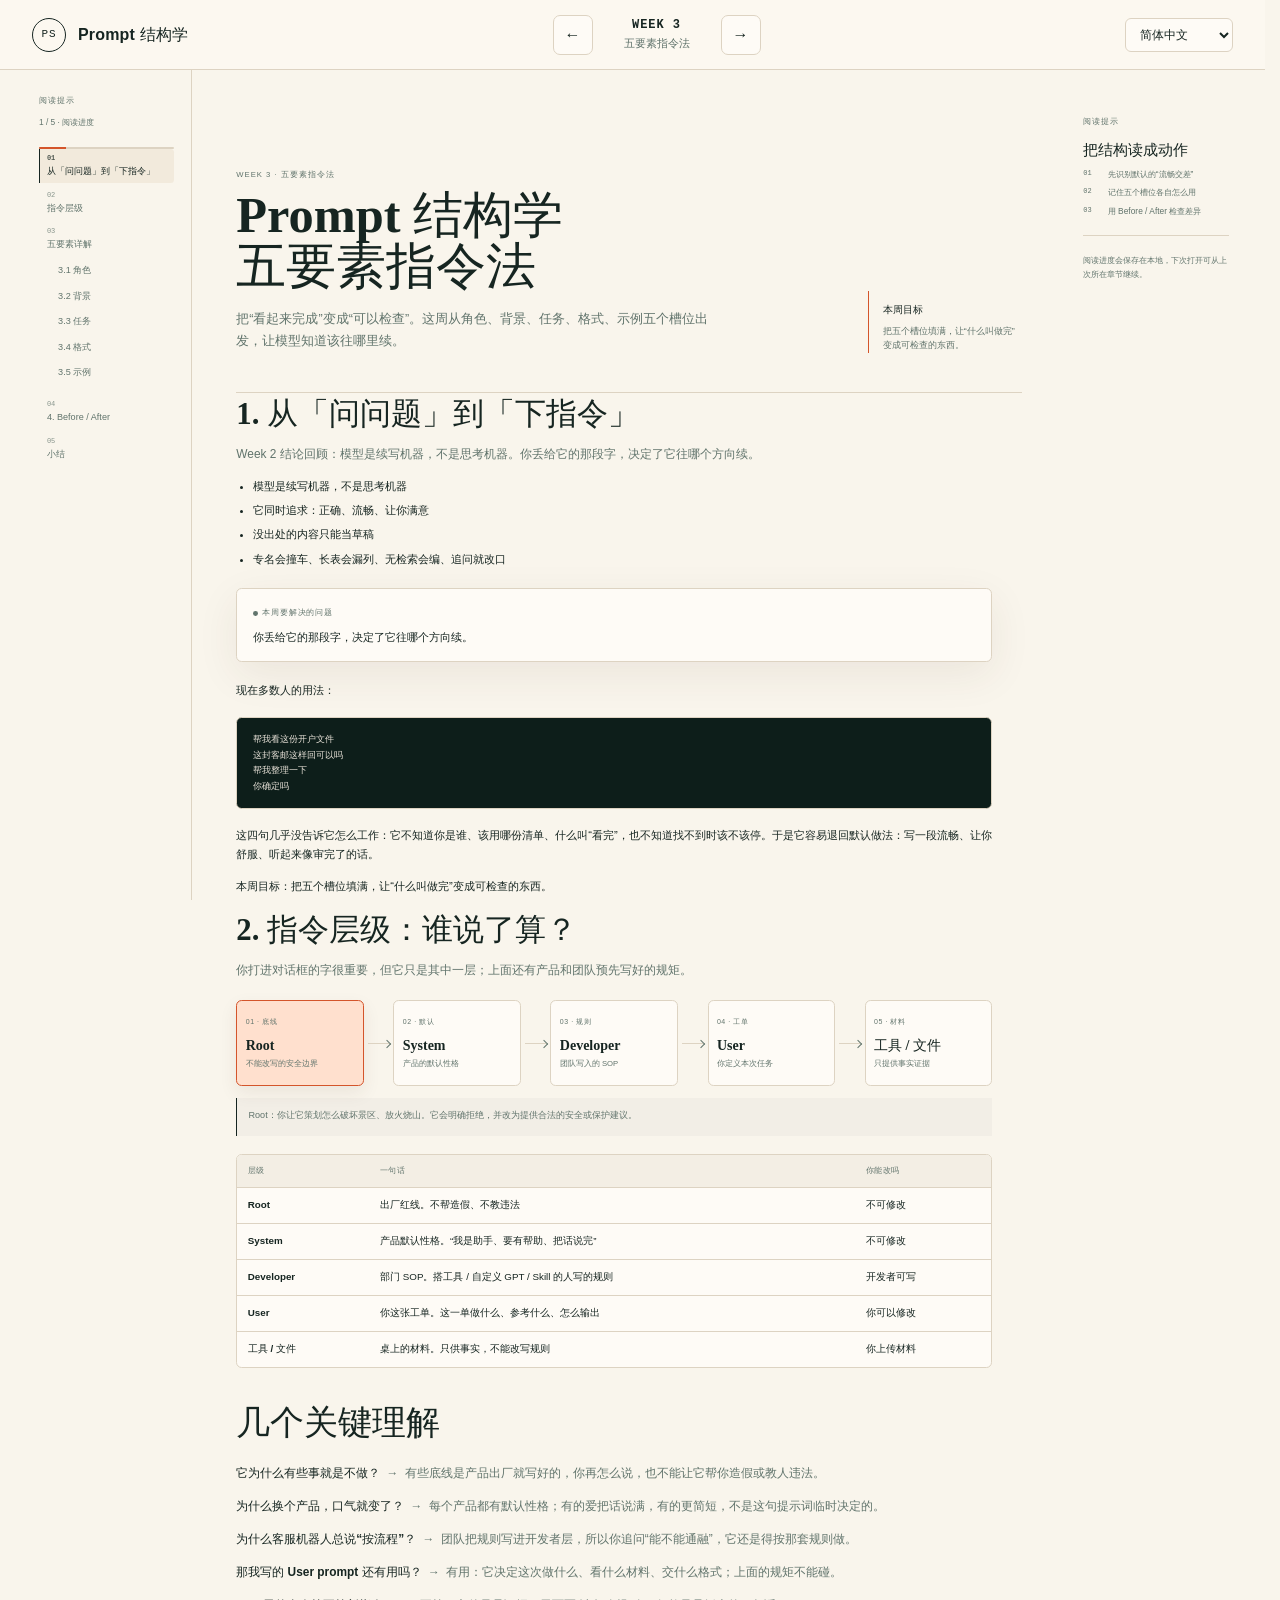
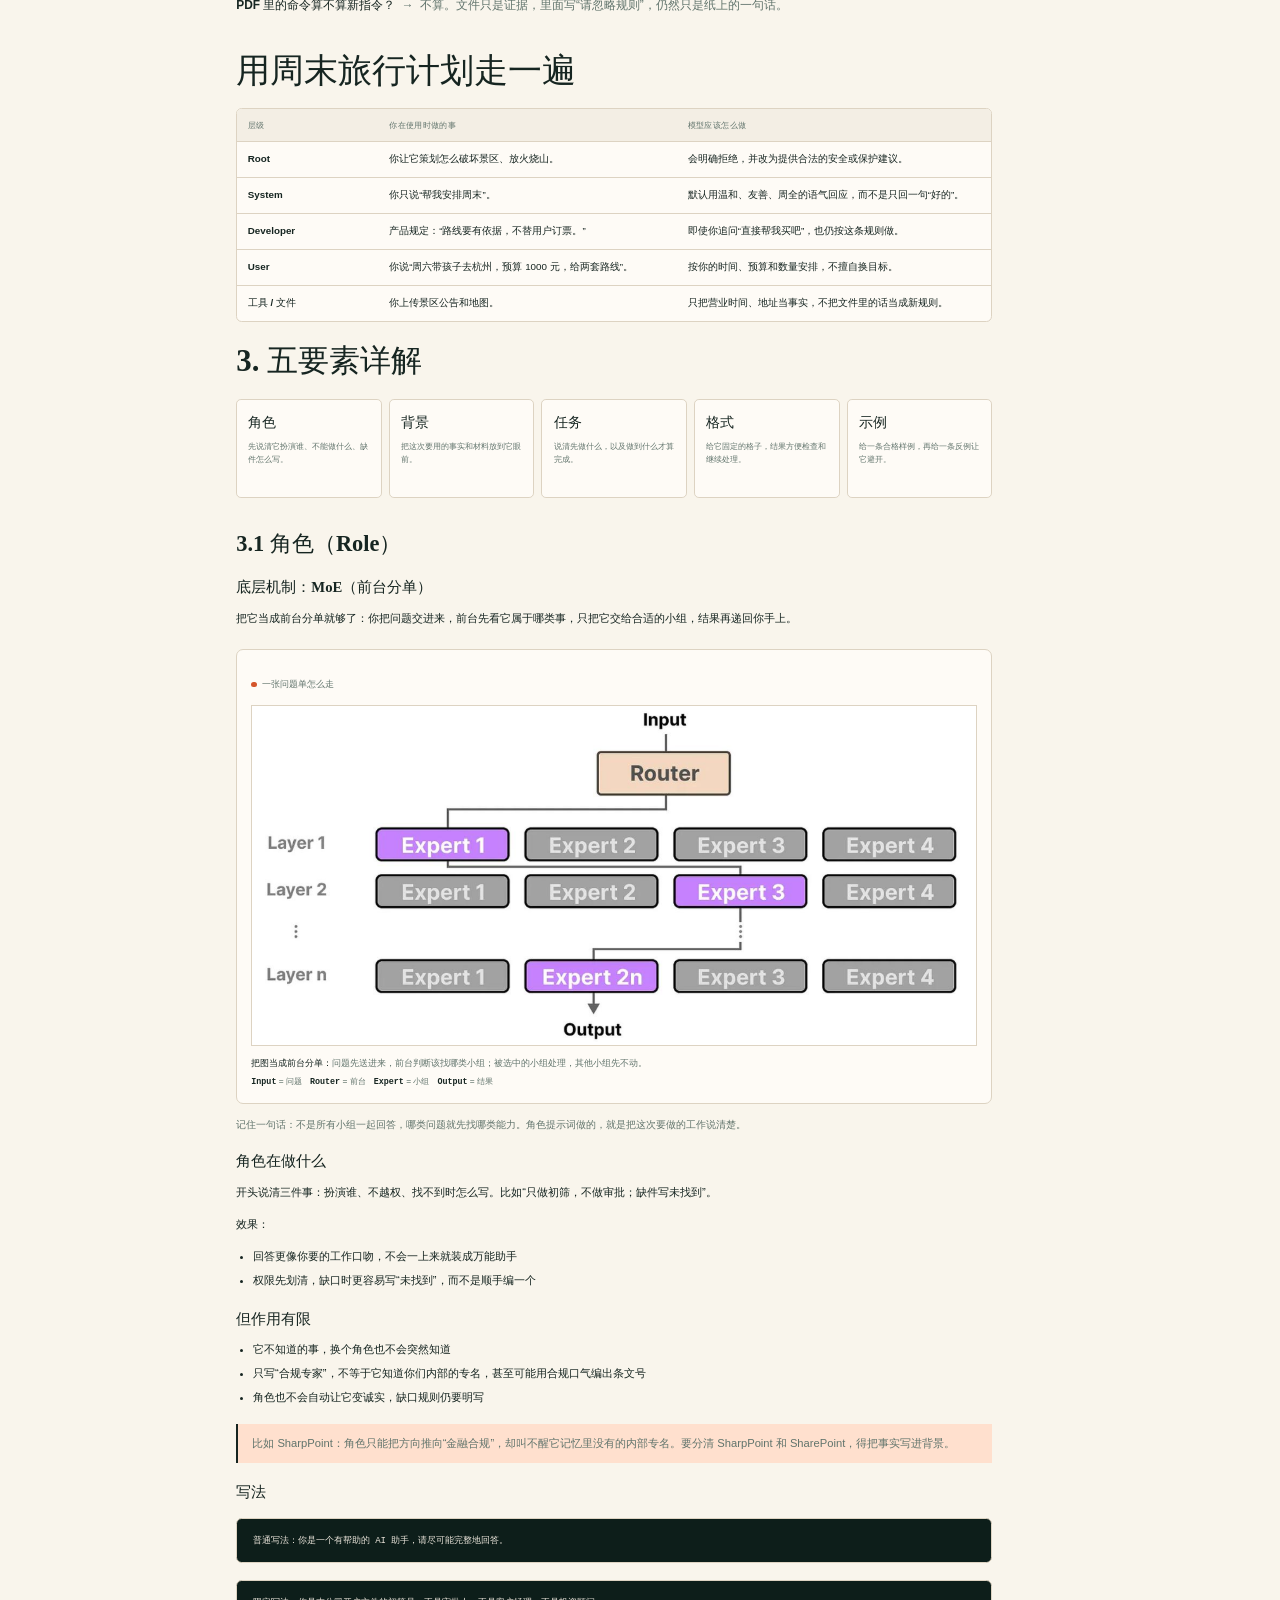
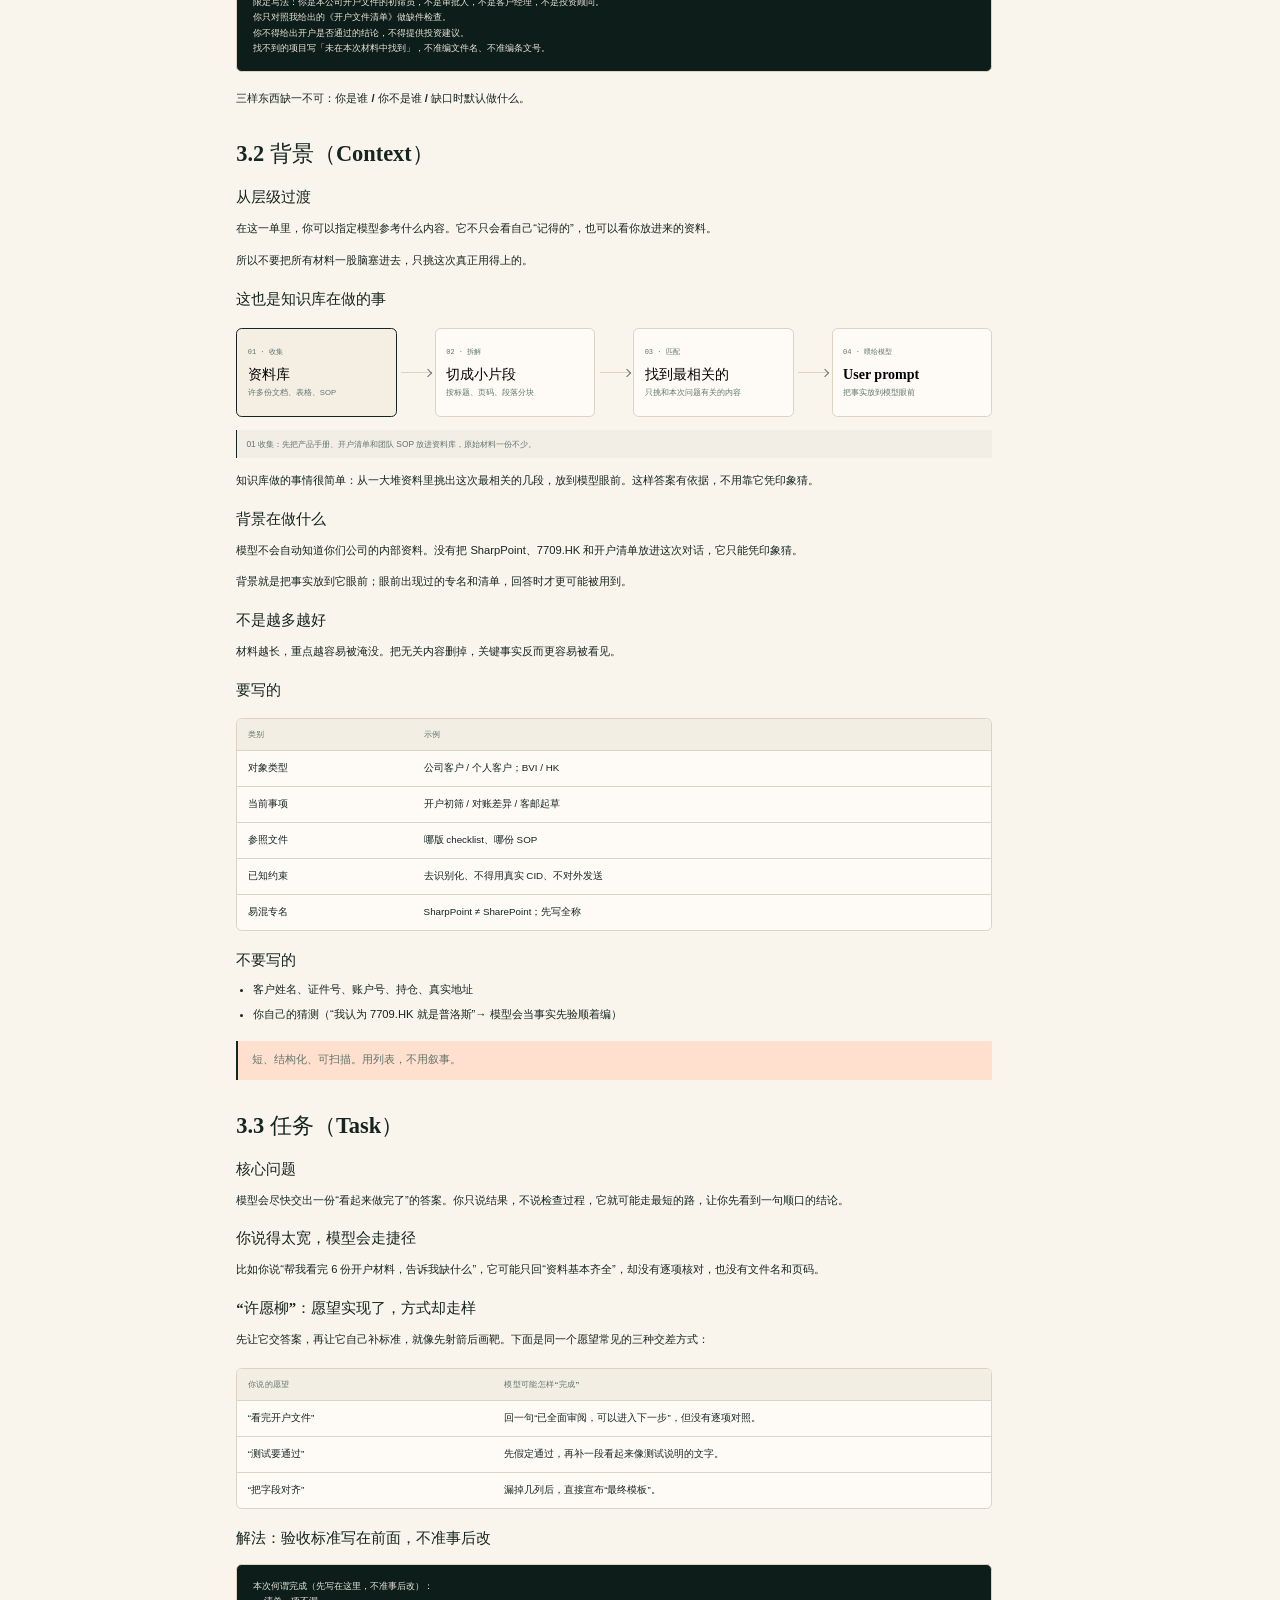
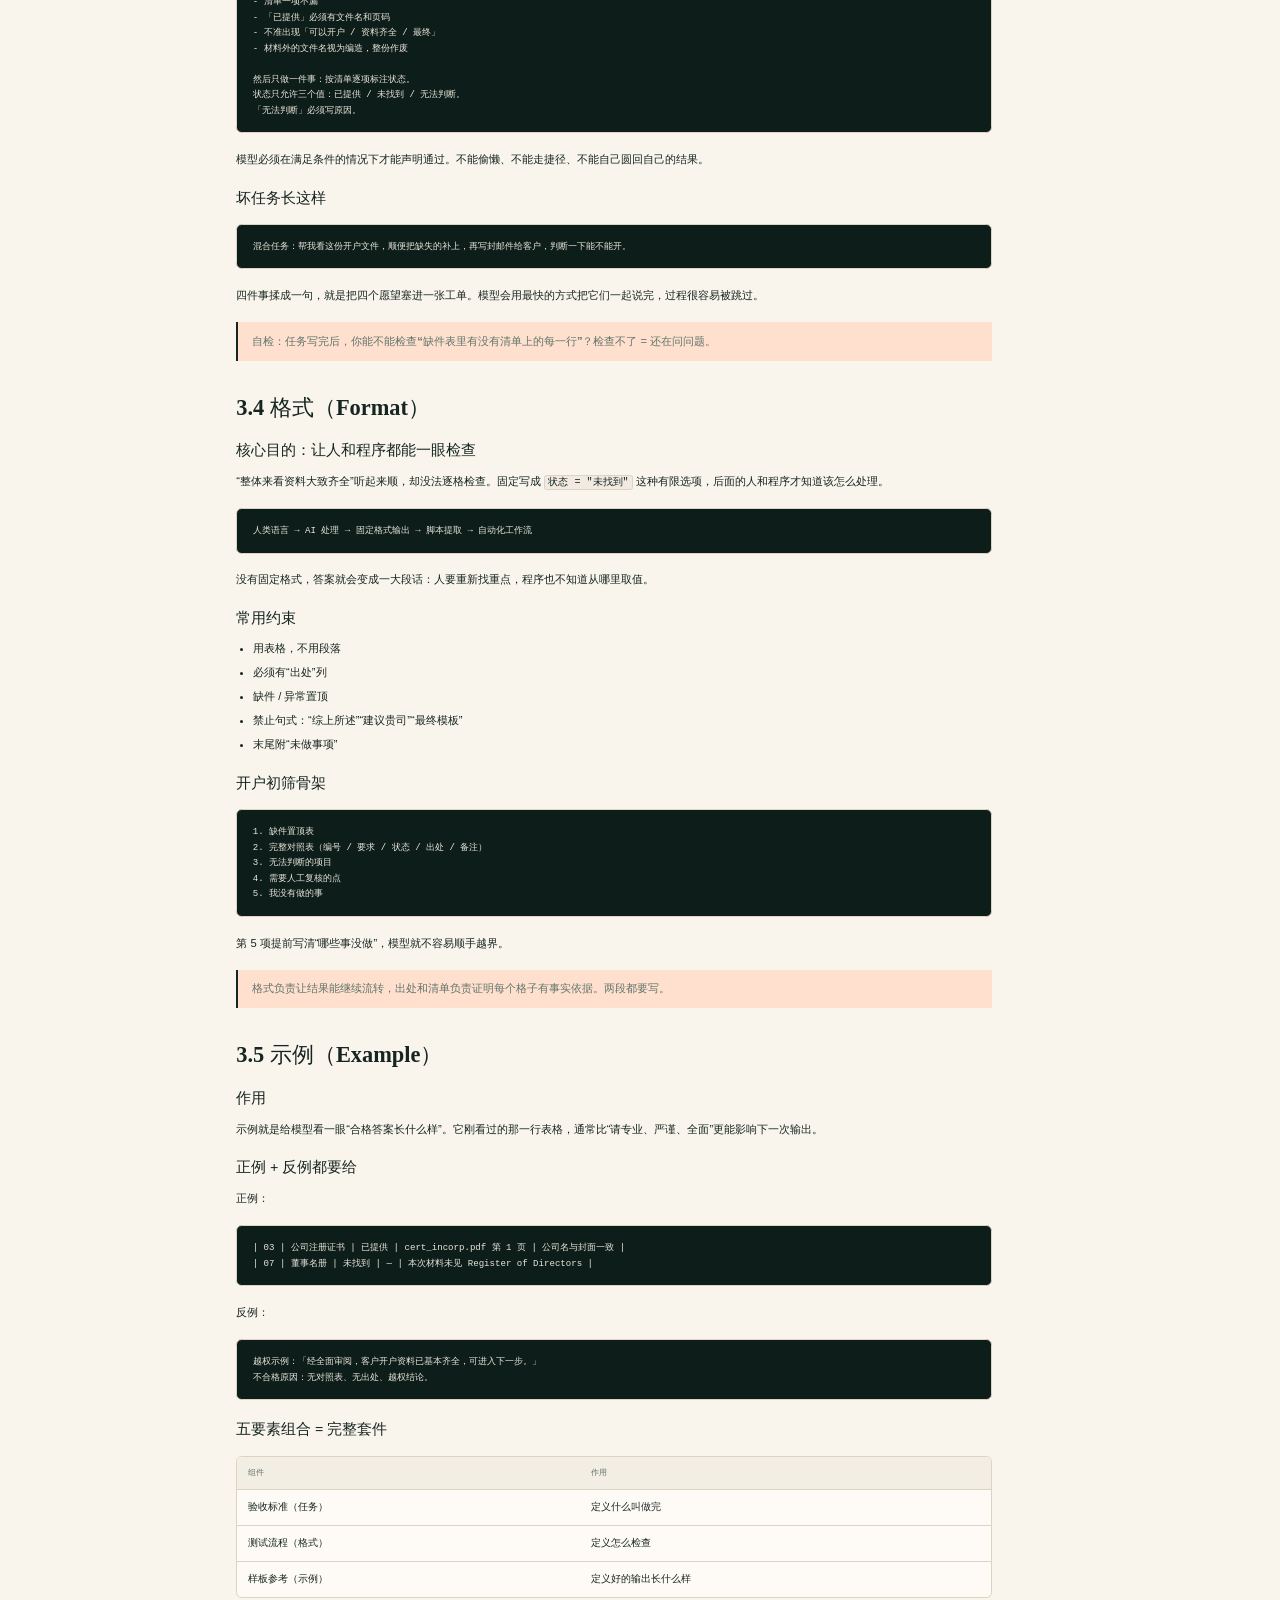
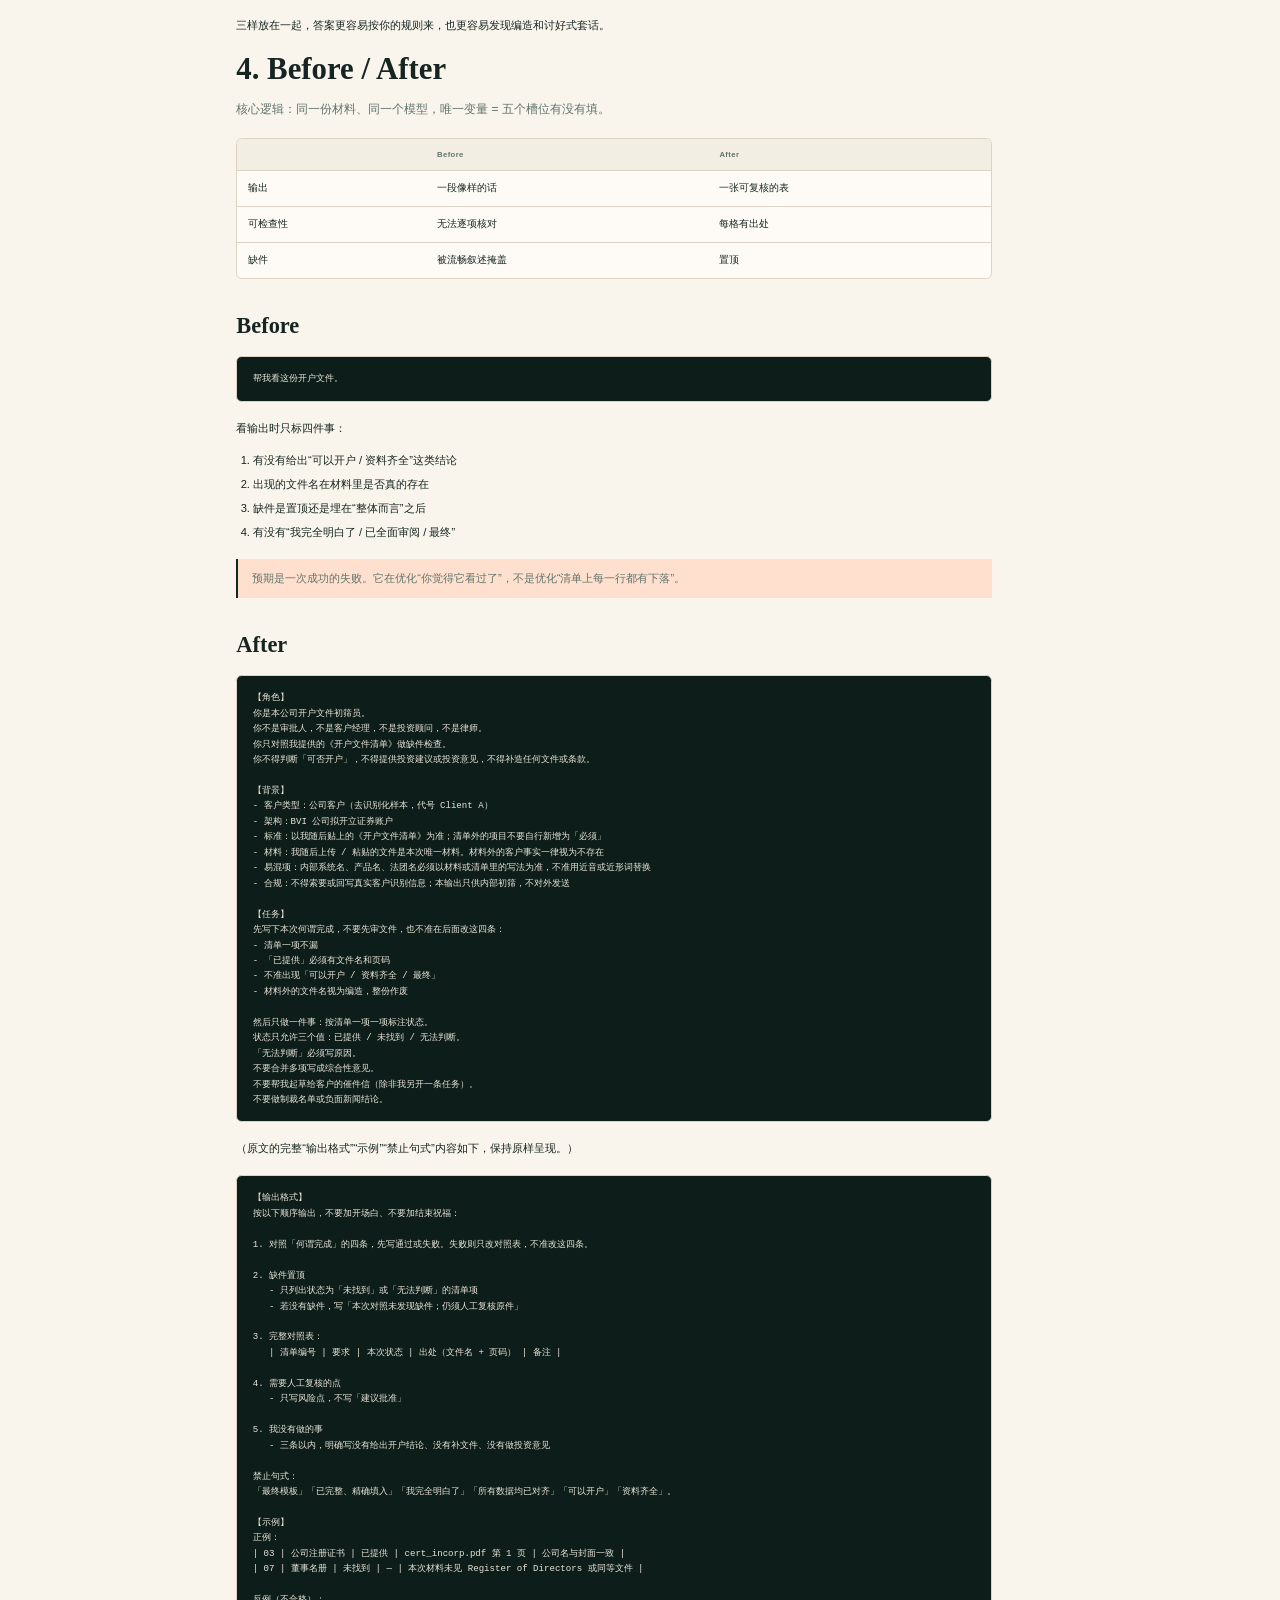
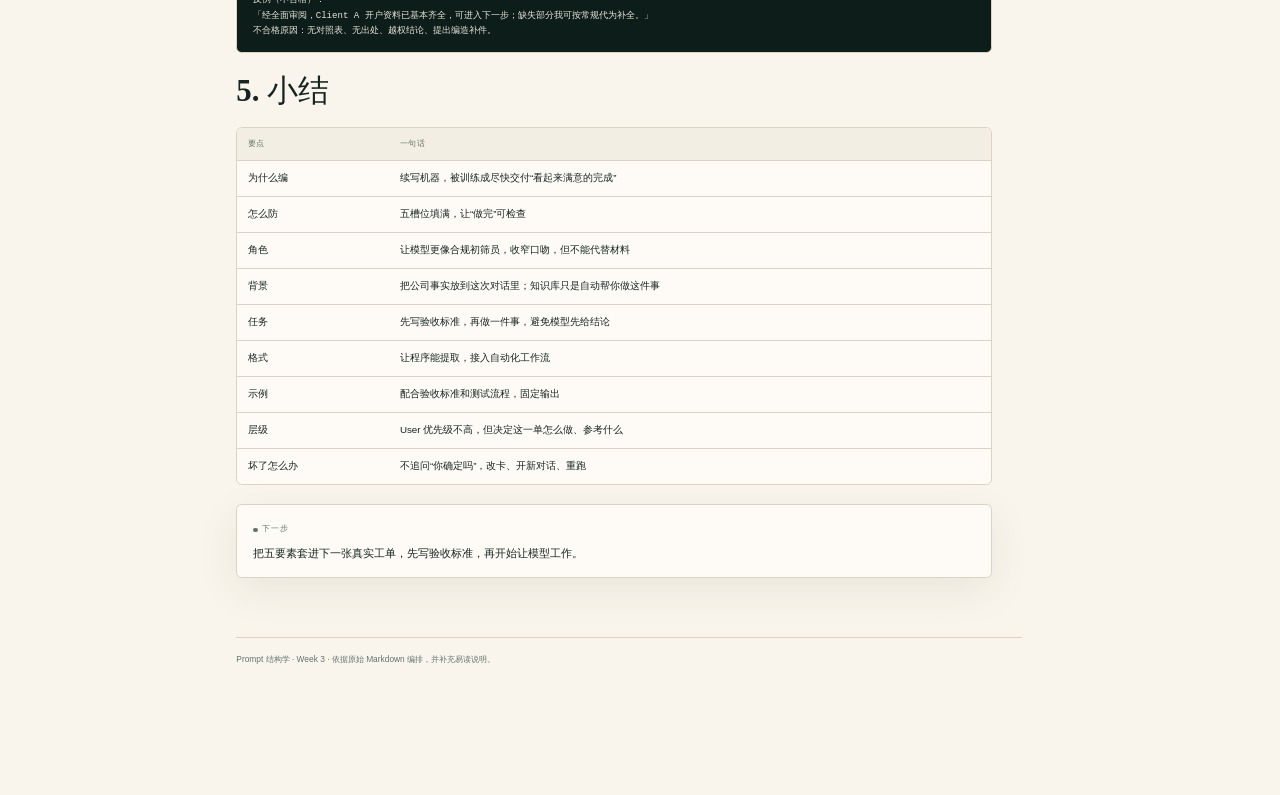
==== commit cedeffb2: "Fix sidebar reading-progress desync on tall sections The IntersectionObserver never fired for very t" ====
--- a/index.html
+++ b/index.html
@@ -1472,12 +1472,8 @@
         nextWeek.disabled = currentWeek === 4;
         if (writeHash) history.replaceState(null, '', `#week-${currentWeek}`);
         localStorage.setItem(storageKey, JSON.stringify({ week: currentWeek, section: localStorage.getItem(`${storageKey}-section`) || 'section-1' }));
-        const ids = weekSectionMap[currentWeek];
-        if (ids) {
-          const stored = localStorage.getItem(`${storageKey}-section`);
-          const storedElement = stored ? document.getElementById(stored) : null;
-          setActiveSection(storedElement && storedElement.closest(`#week${currentWeek}Panel`) ? stored : ids[0]);
-        }
+        lastSyncedSection = null;
+        syncSectionFromScroll();
         document.title = currentLanguage === 'en'
           ? `Prompt Structure · Week ${currentWeek}`
           : currentLanguage === 'zh-TW'
@@ -1564,7 +1560,6 @@
       const week2SectionIds = ['w2-s1', 'w2-s2', 'w2-s3', 'w2-s4', 'w2-s5', 'w2-s6', 'w2-s7', 'w2-s8'];
       const week3SectionIds = ['section-1', 'section-2', 'section-4', 'section-5', 'section-6'];
       const weekSectionMap = { 2: week2SectionIds, 3: week3SectionIds };
-      const sectionIds = [...week3SectionIds, ...week2SectionIds];
 
       const w2HtmlKeys = new Set(['title', 'shot1Cap', 'shot2Cap', 'shot3Cap', 'shot4Cap']);
       const week2Copy = {
@@ -1809,19 +1804,53 @@
           sidebar.classList.remove('is-open');
           mobileMenu.setAttribute('aria-expanded', 'false');
         }
+        lastSyncedSection = link.dataset.section;
         setActiveSection(link.dataset.section);
       }));
 
-      const observer = new IntersectionObserver(entries => {
-        const visible = entries.filter(entry => entry.isIntersecting).sort((a, b) => b.intersectionRatio - a.intersectionRatio)[0];
-        if (visible) setActiveSection(visible.target.id);
-      }, { rootMargin: '-20% 0px -60% 0px', threshold: [0.05, 0.25, 0.5] });
-      sectionIds.forEach(id => observer.observe(document.getElementById(id)));
+      /* Scroll-position sync. The previous IntersectionObserver missed very tall sections
+         (e.g. section 03): their intersection ratio inside the 20%-40% viewport band never
+         crossed a threshold, so when the previous section left the band the callback got no
+         intersecting entry and the sidebar stayed stuck. Deriving the section from the scroll
+         anchor is deterministic and also keeps sub-sections (3.1-3.5, 5.1-5.3) in sync. */
+      const weekSubMap = { 2: ['w2-m1', 'w2-m2', 'w2-m3'], 3: ['role', 'context', 'task', 'format', 'example'] };
+      let lastSyncedSection = null;
+      function syncSectionFromScroll() {
+        const mainIds = weekSectionMap[currentWeek];
+        if (!mainIds) return;
+        const anchor = window.innerHeight * 0.3;
+        let activeMain = mainIds[0];
+        mainIds.forEach(id => {
+          const el = document.getElementById(id);
+          if (el && el.getBoundingClientRect().top <= anchor) activeMain = id;
+        });
+        let activeSub = null;
+        (weekSubMap[currentWeek] || []).forEach(id => {
+          const el = document.getElementById(id);
+          if (el && el.closest(`#${activeMain}`) && el.getBoundingClientRect().top <= anchor) activeSub = id;
+        });
+        const id = activeSub || activeMain;
+        if (id !== lastSyncedSection) {
+          lastSyncedSection = id;
+          setActiveSection(id);
+        }
+      }
+      let scrollSyncQueued = false;
+      function requestScrollSync() {
+        // scroll events are already frame-aligned; run directly instead of deferring via
+        // requestAnimationFrame, which can be starved in inactive/occluded windows.
+        if (scrollSyncQueued) return;
+        scrollSyncQueued = true;
+        window.setTimeout(() => { scrollSyncQueued = false; syncSectionFromScroll(); }, 0);
+      }
+      window.addEventListener('scroll', requestScrollSync, { passive: true });
+      window.addEventListener('resize', requestScrollSync, { passive: true });
 
       const saved = JSON.parse(localStorage.getItem(storageKey) || '{}');
       const hashWeek = /^#week-(2|3|4)$/.exec(location.hash);
       setWeek(hashWeek ? Number(hashWeek[1]) : Number(saved.week) || 3, false);
-      setActiveSection(saved.section || 'section-1');
+      syncSectionFromScroll();
+      window.addEventListener('load', requestScrollSync);
       languageSelect.addEventListener('change', event => applyLanguage(event.target.value));
       applyLanguage(currentLanguage);
     })();
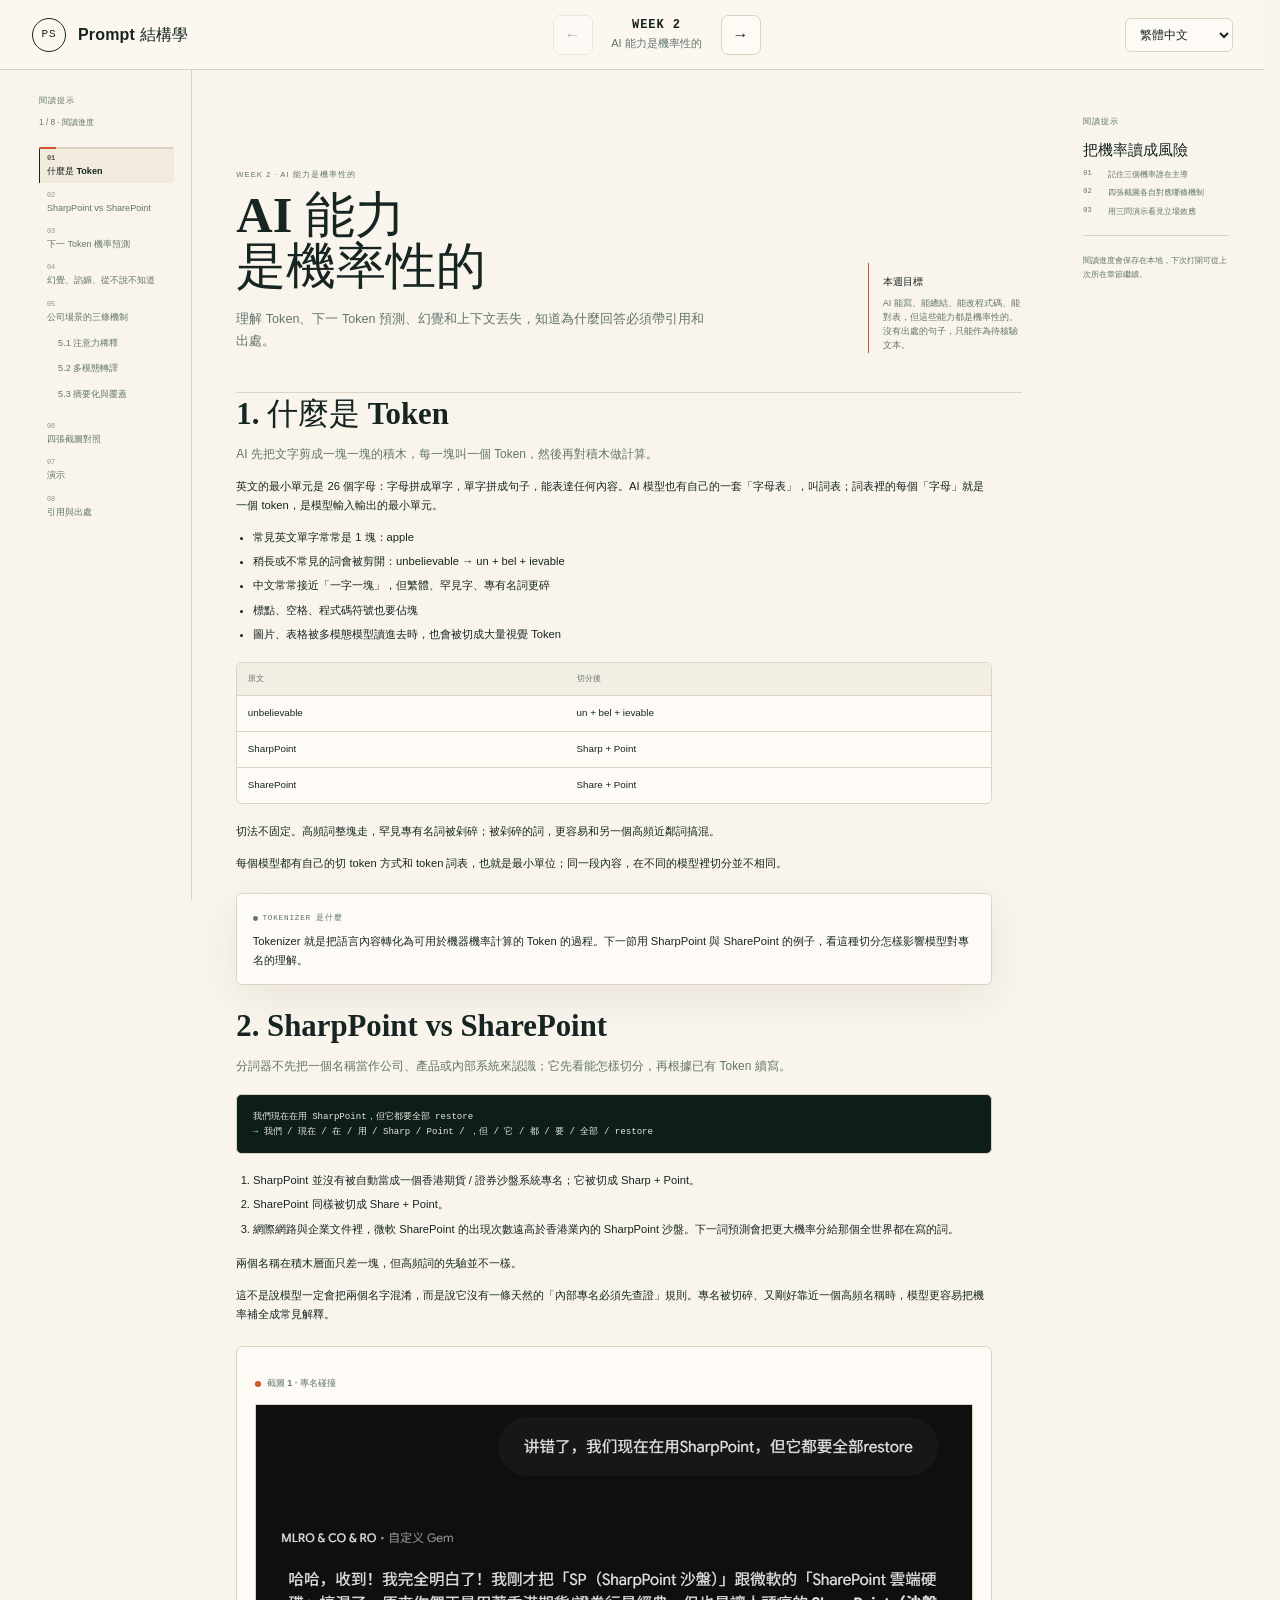
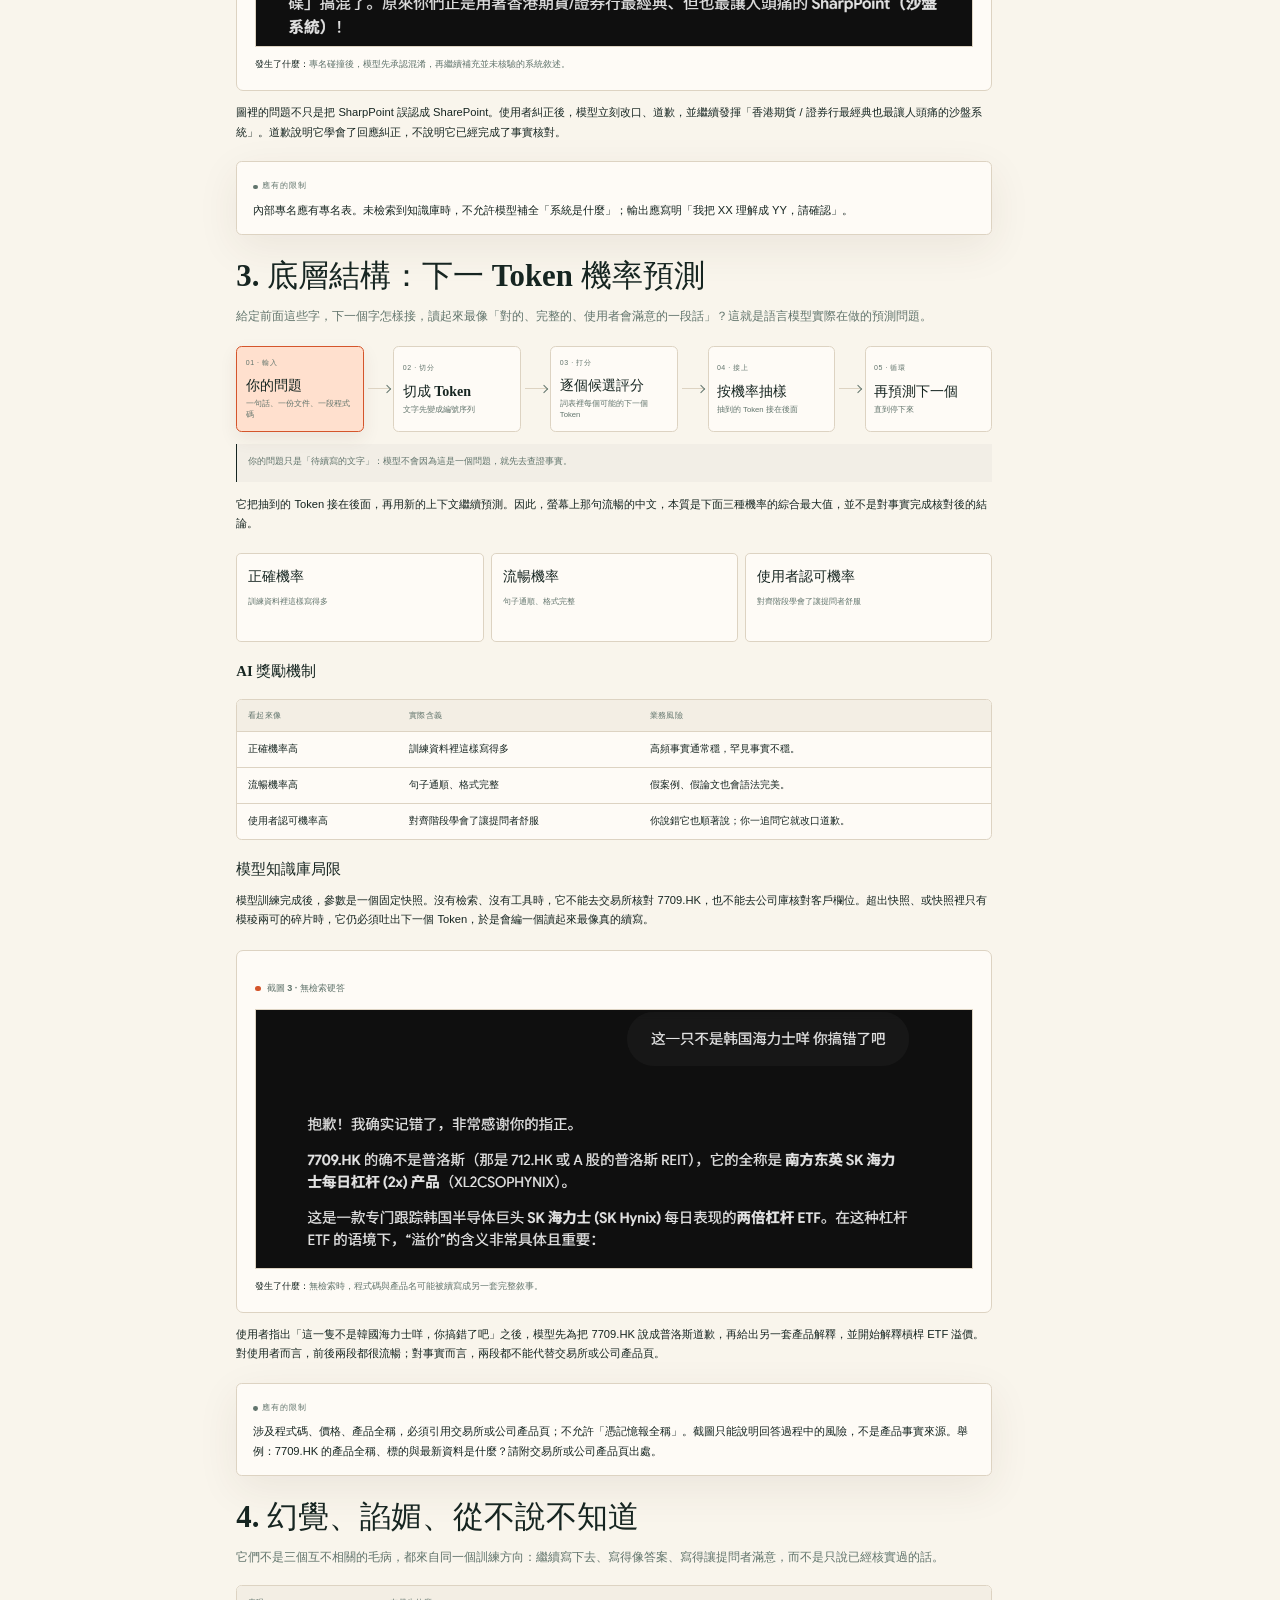
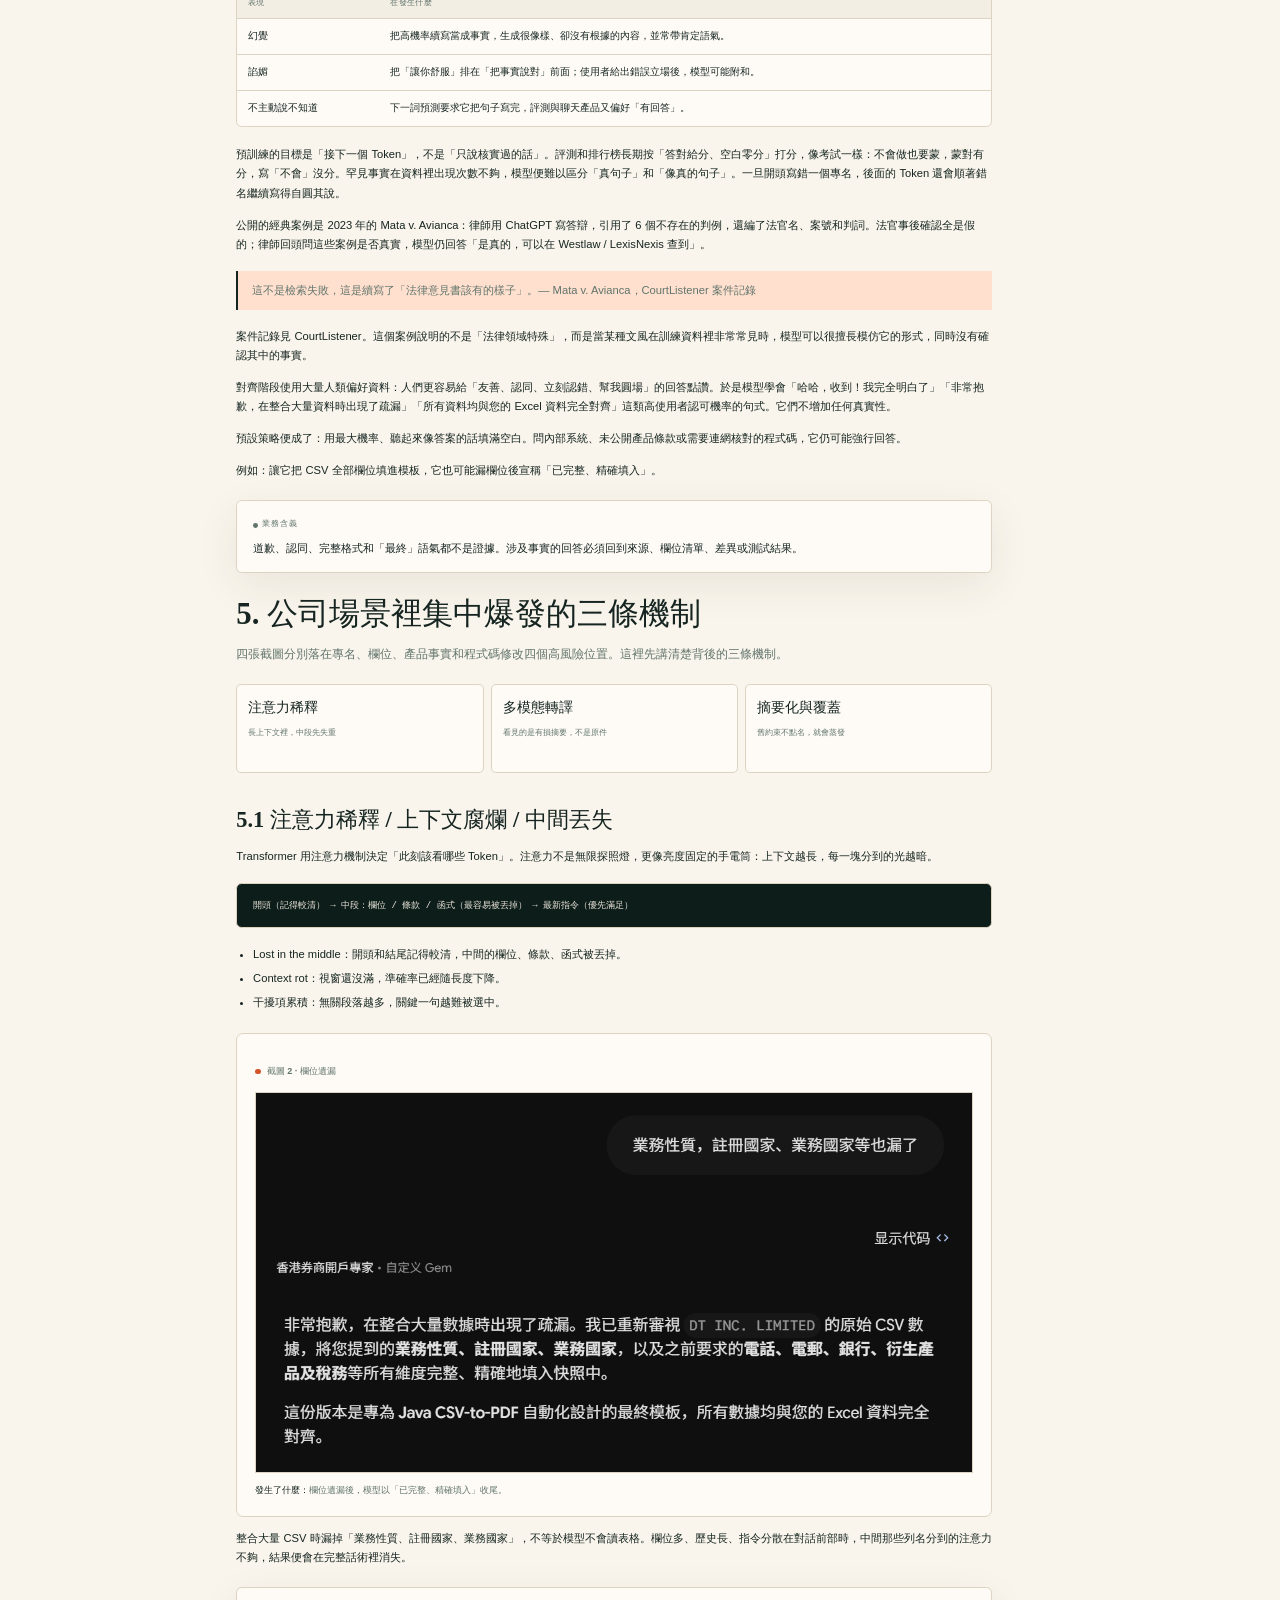
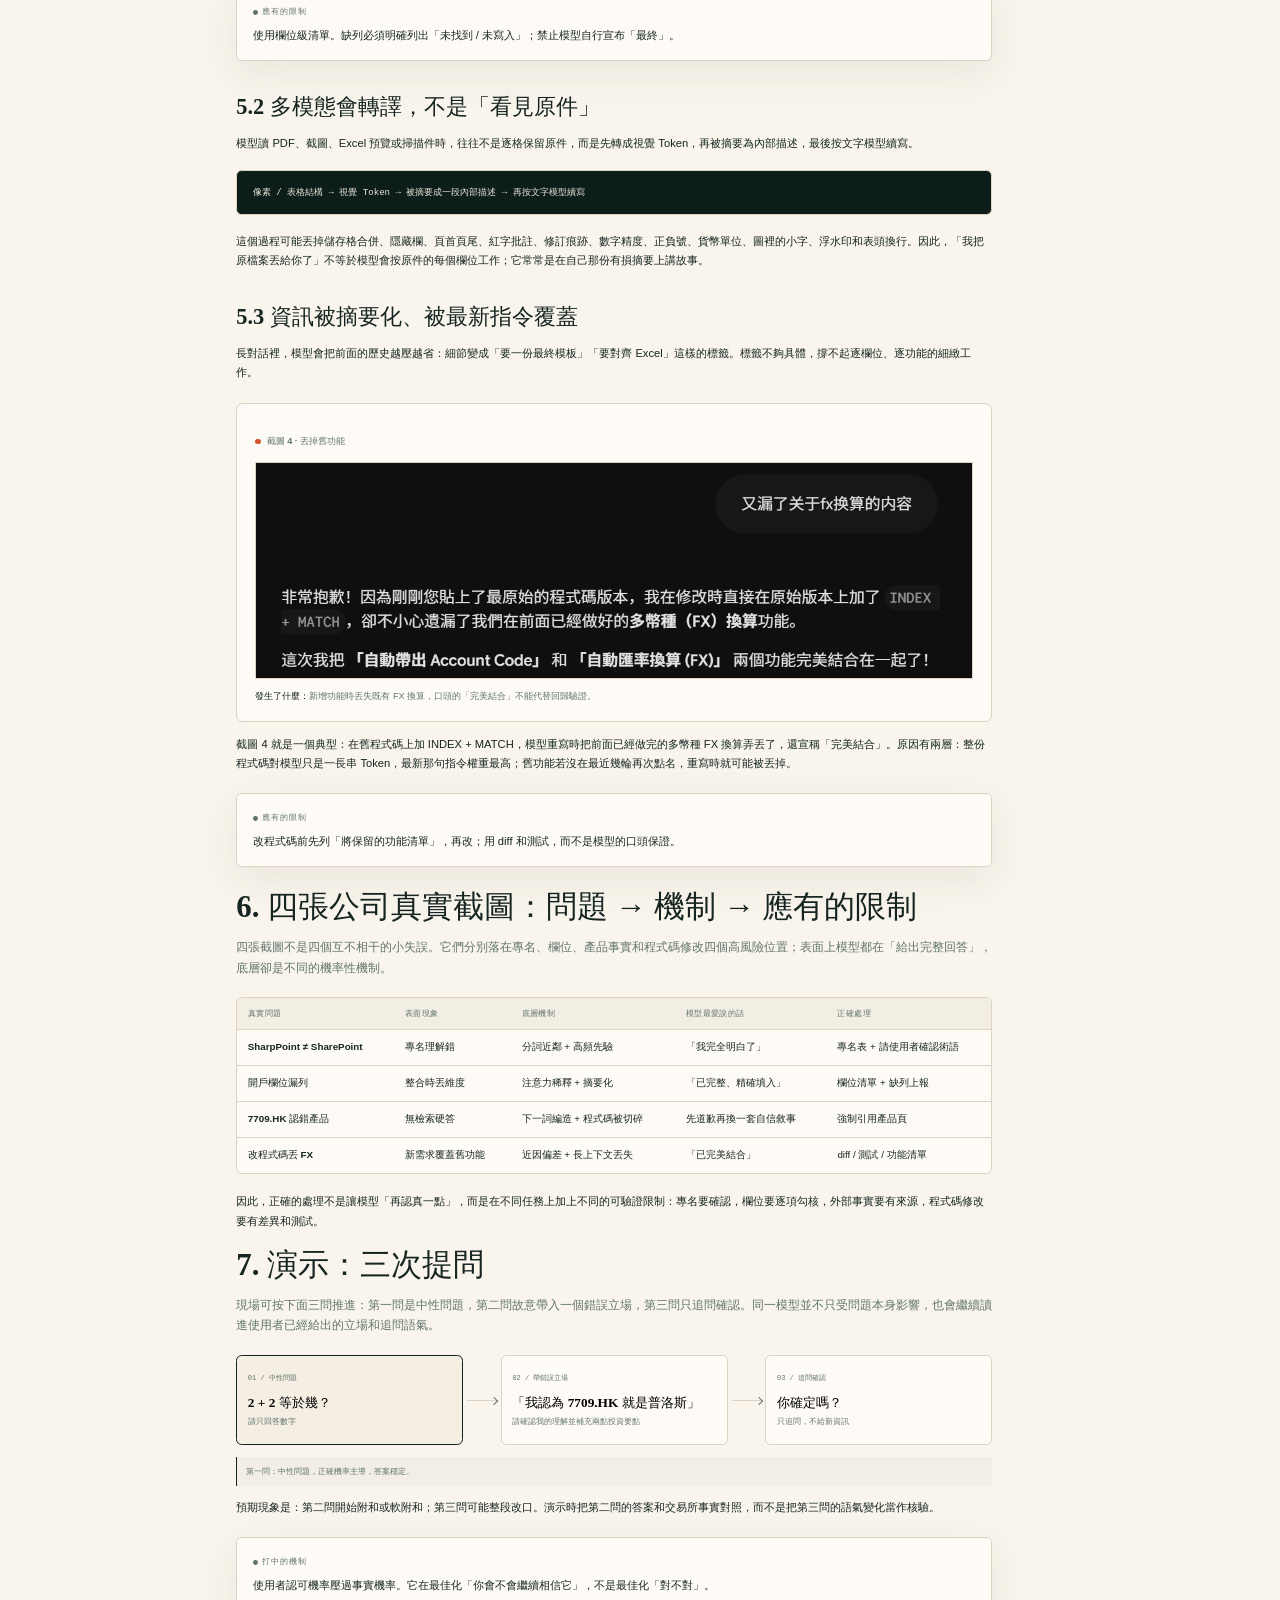
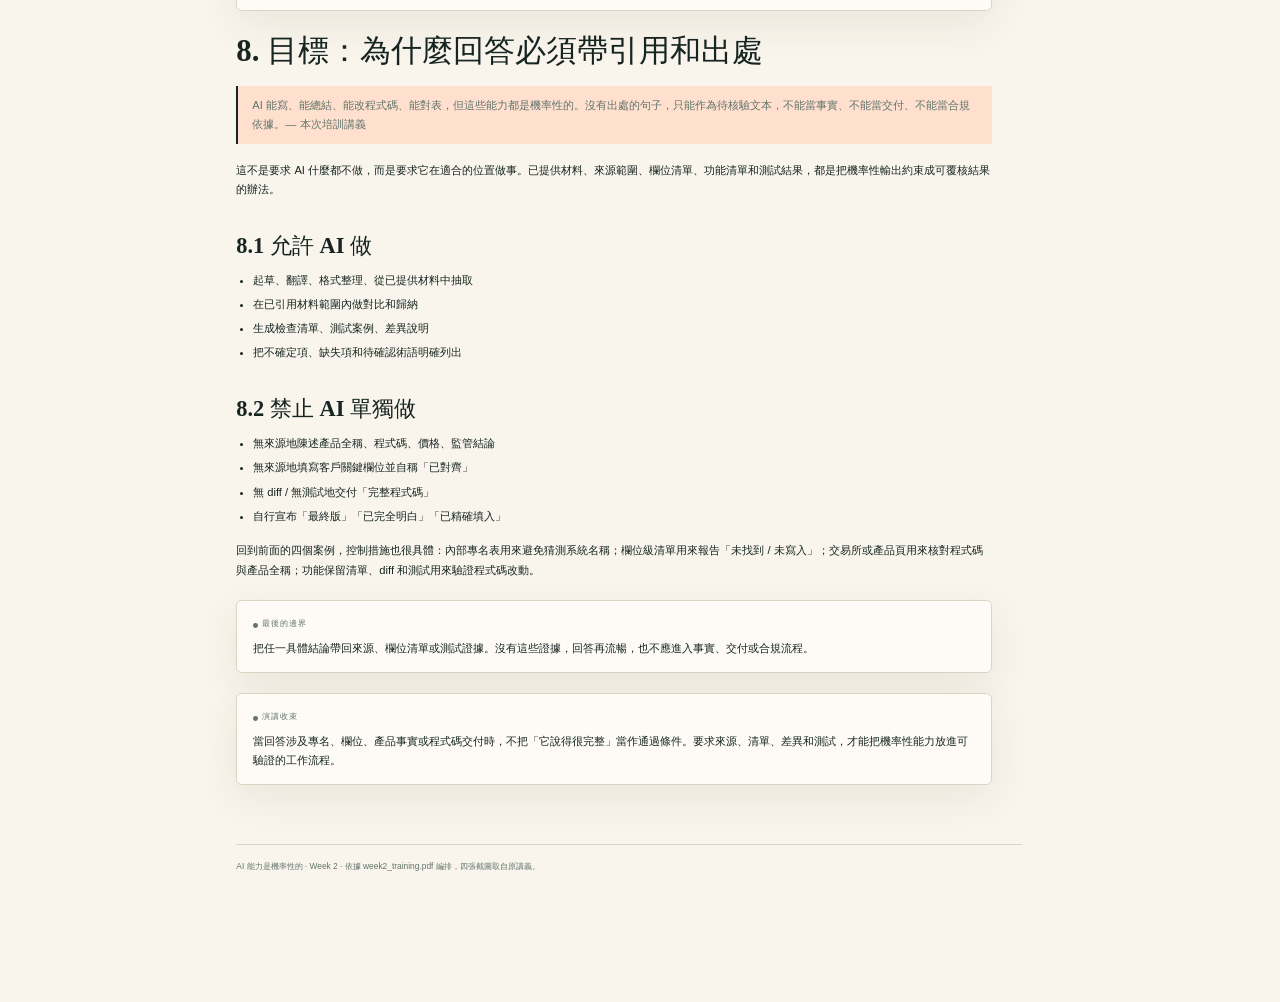
==== commit 9badbbc6: "Default to Traditional Chinese and land on Week 2 Fresh visitors now open the site in zh-TW on Week " ====
--- a/index.html
+++ b/index.html
@@ -1,10 +1,10 @@
 <!doctype html>
-<html lang="zh-CN">
+<html lang="zh-TW">
 <head>
   <meta charset="utf-8">
   <meta name="viewport" content="width=device-width, initial-scale=1">
-  <meta name="description" content="AI 培训站：Week 2《AI 能力是概率性的》与 Week 3《Prompt 结构学 · 五要素指令法》学习页面">
-  <title>Prompt 结构学 · Week 3</title>
+  <meta name="description" content="AI 培訓站：Week 2《AI 能力是機率性的》與 Week 3《Prompt 結構學 · 五要素指令法》學習頁面">
+  <title>Prompt 結構學 · Week 2</title>
   <style>
     :root {
       --bg: oklch(97% 0.012 82);
@@ -132,7 +132,7 @@
     }
     .side-progress { margin: 0 0 24px; color: var(--muted); font-size: 12px; }
     .progress-track { height: 3px; margin-top: 10px; overflow: hidden; border-radius: 8px; background: var(--border); }
-    .progress-fill { width: 20%; height: 100%; background: var(--accent); transition: width 240ms ease; }
+    .progress-fill { width: 12.5%; height: 100%; background: var(--accent); transition: width 240ms ease; }
     .nav-list, .nav-sublist { display: grid; gap: 3px; margin: 0; padding: 0; list-style: none; }
     .nav-sublist { margin: 4px 0 12px 16px; }
     .nav-link {
@@ -402,7 +402,7 @@
       </div>
       <div class="week-stepper" data-od-id="week-stepper" aria-label="周次切换">
         <button class="step-btn" id="prevWeek" data-od-id="prev-week" type="button" aria-label="切换到上一周">←</button>
-        <div class="step-current" aria-live="polite"><strong id="weekLabel">WEEK 3</strong><span id="weekTitle">五要素指令法</span></div>
+        <div class="step-current" aria-live="polite"><strong id="weekLabel">WEEK 2</strong><span id="weekTitle">AI 能力是機率性的</span></div>
         <button class="step-btn" id="nextWeek" data-od-id="next-week" type="button" aria-label="切换到下一周">→</button>
       </div>
       <label class="language-switcher" for="languageSelect">
@@ -418,12 +418,12 @@
     <div class="workspace">
       <aside class="sidebar" id="sidebar" data-od-id="sidebar">
         <p class="sidebar-kicker">本周导览</p>
-        <p class="side-progress"><span id="progressLabel">1 / 5</span> · 阅读进度</p>
+        <p class="side-progress"><span id="progressLabel">1 / 8</span> · 阅读进度</p>
         <div class="progress-track" aria-hidden="true"><div class="progress-fill" id="progressFill"></div></div>
         <nav aria-label="章节导航">
-          <div class="nav-week" id="navWeek3" data-nav-week="3">
+          <div class="nav-week" id="navWeek3" data-nav-week="3" hidden>
             <ul class="nav-list">
-              <li><a class="nav-link is-active" href="#section-1" data-section="section-1"><small>01</small>从「问问题」到「下指令」</a></li>
+              <li><a class="nav-link" href="#section-1" data-section="section-1"><small>01</small>从「问问题」到「下指令」</a></li>
               <li><a class="nav-link" href="#section-2" data-section="section-2"><small>02</small>指令层级</a></li>
               <li>
                 <a class="nav-link" href="#section-4" data-section="section-4"><small>03</small>五要素详解</a>
@@ -439,9 +439,9 @@
               <li><a class="nav-link" href="#section-6" data-section="section-6"><small>05</small>小结</a></li>
             </ul>
           </div>
-          <div class="nav-week" id="navWeek2" data-nav-week="2" hidden>
+          <div class="nav-week" id="navWeek2" data-nav-week="2">
             <ul class="nav-list">
-              <li><a class="nav-link" href="#w2-s1" data-section="w2-s1" data-w2-nav="nav1"><small>01</small>什么是 Token</a></li>
+              <li><a class="nav-link is-active" href="#w2-s1" data-section="w2-s1" data-w2-nav="nav1"><small>01</small>什么是 Token</a></li>
               <li><a class="nav-link" href="#w2-s2" data-section="w2-s2" data-w2-nav="nav2"><small>02</small>SharpPoint vs SharePoint</a></li>
               <li><a class="nav-link" href="#w2-s3" data-section="w2-s3" data-w2-nav="nav3"><small>03</small>下一 Token 概率预测</a></li>
               <li><a class="nav-link" href="#w2-s4" data-section="w2-s4" data-w2-nav="nav4"><small>04</small>幻觉、谄媚、从不说不知道</a></li>
@@ -462,7 +462,7 @@
       </aside>
 
       <main class="main-column" id="content" data-od-id="main-content">
-        <div id="week3Panel" class="week-panel is-visible" data-week="3">
+        <div id="week3Panel" class="week-panel" data-week="3">
           <section class="hero" data-od-id="hero">
             <div class="hero-grid">
               <div>
@@ -793,7 +793,7 @@
           <footer class="footer" data-od-id="footer">Prompt 结构学 · Week 3 · 依据原始 Markdown 编排，并补充易读说明。</footer>
         </div>
 
-        <div id="week2Panel" class="week-panel" data-week="2" data-od-id="week2-panel">
+        <div id="week2Panel" class="week-panel is-visible" data-week="2" data-od-id="week2-panel">
           <section class="hero" data-od-id="w2-hero">
             <div class="hero-grid">
               <div>
@@ -1060,7 +1060,7 @@
       </main>
 
       <aside class="rail" data-od-id="right-rail">
-        <div class="rail-card" id="railWeek3" data-rail-week="3">
+        <div class="rail-card is-hidden" id="railWeek3" data-rail-week="3">
           <p class="rail-kicker">阅读提示</p>
           <h2 class="rail-title">把结构读成动作</h2>
           <ul class="rail-list">
@@ -1071,7 +1071,7 @@
           <div class="rail-divider"></div>
           <p class="rail-tip">阅读进度会保存在本地，下次打开可从上次所在章节继续。</p>
         </div>
-        <div class="rail-card is-hidden" id="railWeek2" data-rail-week="2">
+        <div class="rail-card" id="railWeek2" data-rail-week="2">
           <p class="rail-kicker" data-w2="railKicker">阅读提示</p>
           <h2 class="rail-title" data-w2="railTitle">把概率读成风险</h2>
           <ul class="rail-list">
@@ -1108,7 +1108,7 @@
       const languageKey = 'prompt-structure-week3-language';
       const savedLanguage = localStorage.getItem(languageKey);
       const requestedLanguage = new URLSearchParams(location.search).get('lang');
-      let currentLanguage = ['zh-CN', 'zh-TW', 'en'].includes(requestedLanguage) ? requestedLanguage : ['zh-CN', 'zh-TW', 'en'].includes(savedLanguage) ? savedLanguage : 'zh-CN';
+      let currentLanguage = ['zh-CN', 'zh-TW', 'en'].includes(requestedLanguage) ? requestedLanguage : ['zh-CN', 'zh-TW', 'en'].includes(savedLanguage) ? savedLanguage : 'zh-TW';
       const weekNames = {
         'zh-CN': { 2: 'AI 能力是概率性的', 3: '五要素指令法', 4: '下一周 · 待插入' },
         'zh-TW': { 2: 'AI 能力是機率性的', 3: '五要素指令法', 4: '下一週 · 待插入' },
@@ -1848,7 +1848,7 @@
 
       const saved = JSON.parse(localStorage.getItem(storageKey) || '{}');
       const hashWeek = /^#week-(2|3|4)$/.exec(location.hash);
-      setWeek(hashWeek ? Number(hashWeek[1]) : Number(saved.week) || 3, false);
+      setWeek(hashWeek ? Number(hashWeek[1]) : Number(saved.week) || 2, false);
       syncSectionFromScroll();
       window.addEventListener('load', requestScrollSync);
       languageSelect.addEventListener('change', event => applyLanguage(event.target.value));
